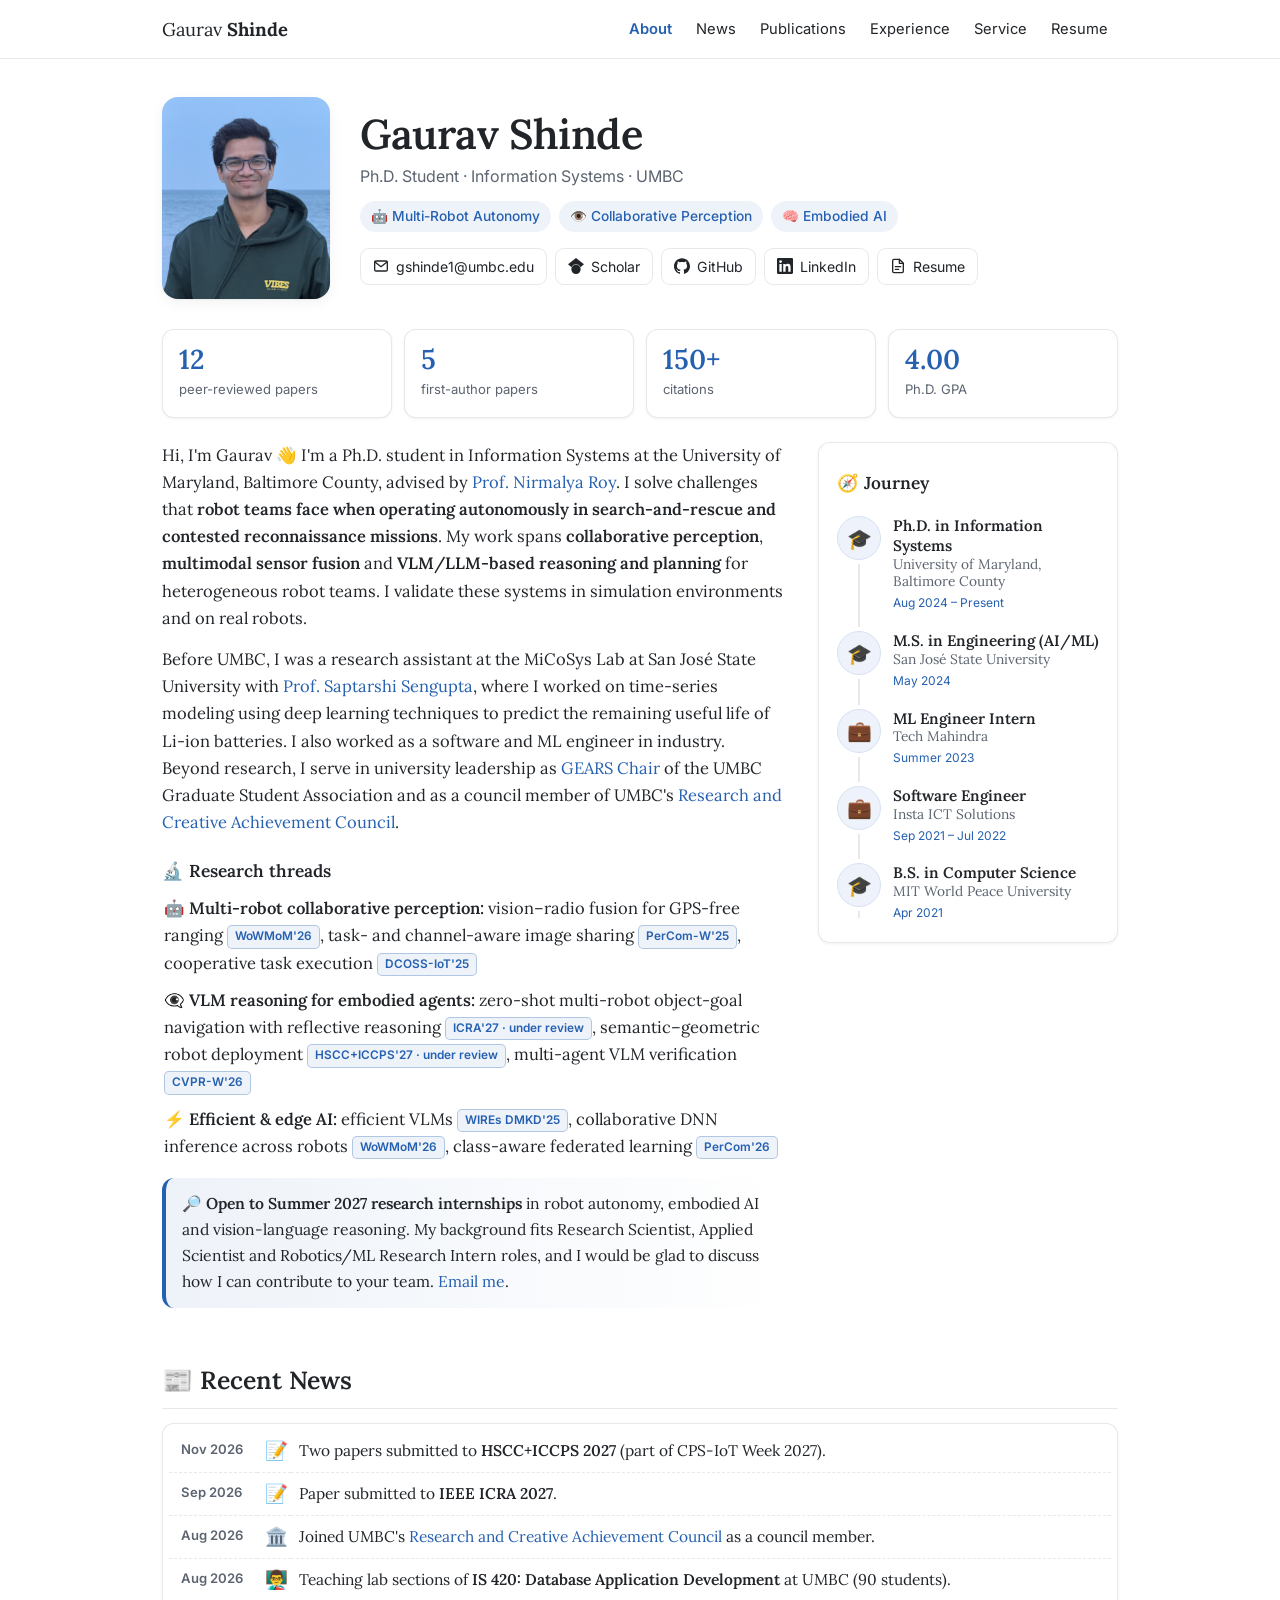
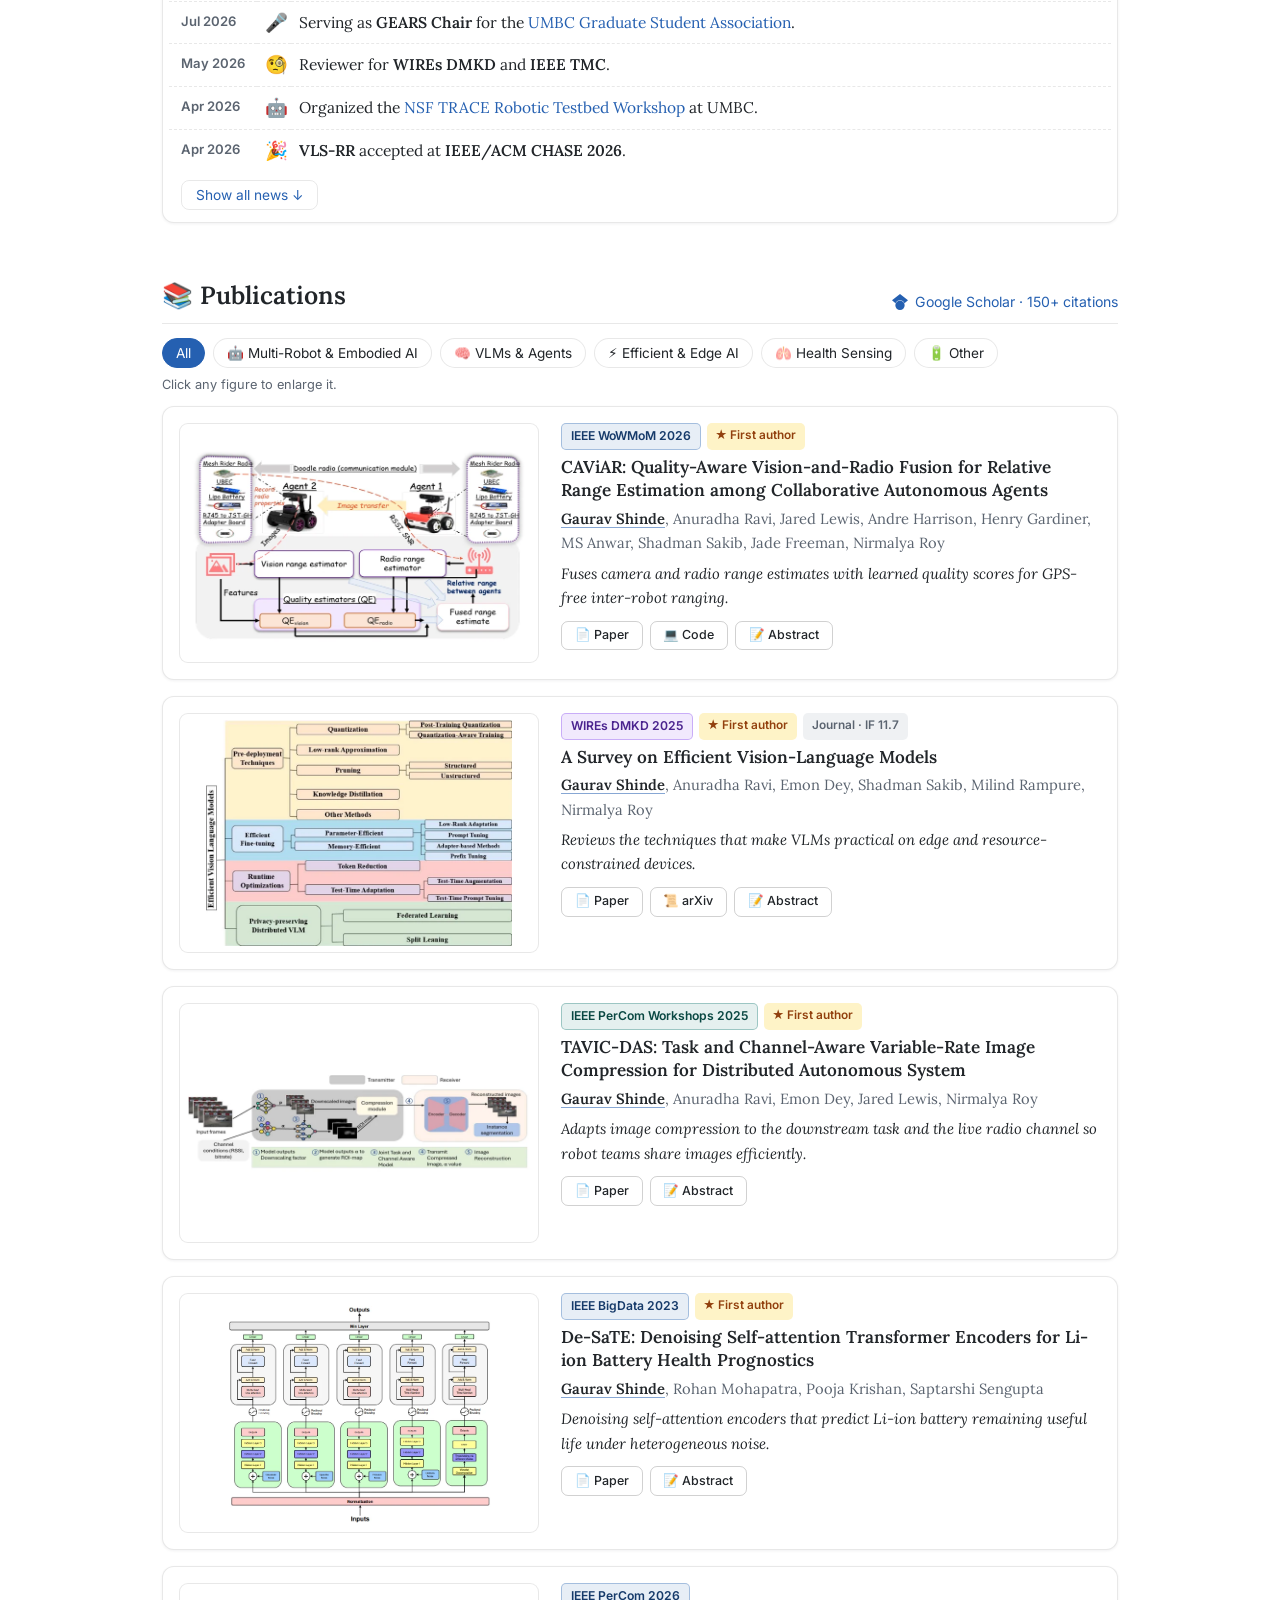
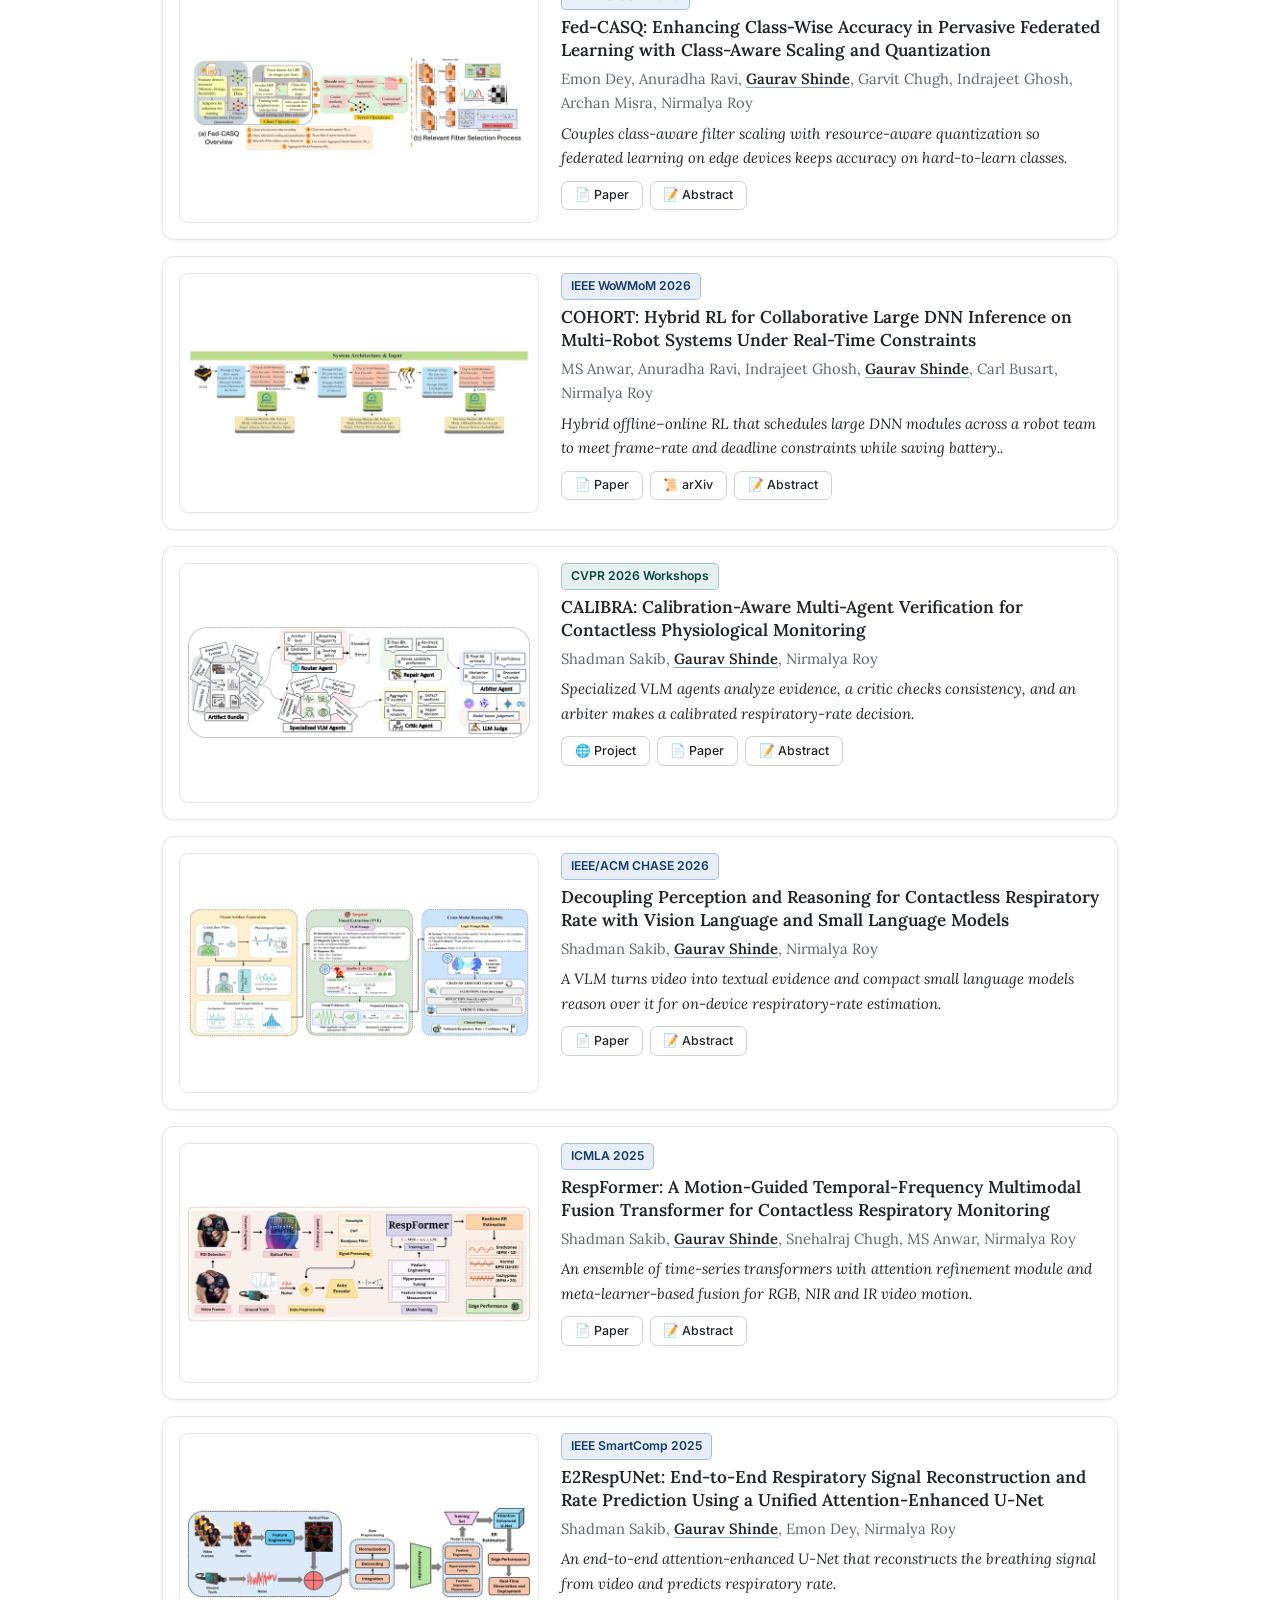
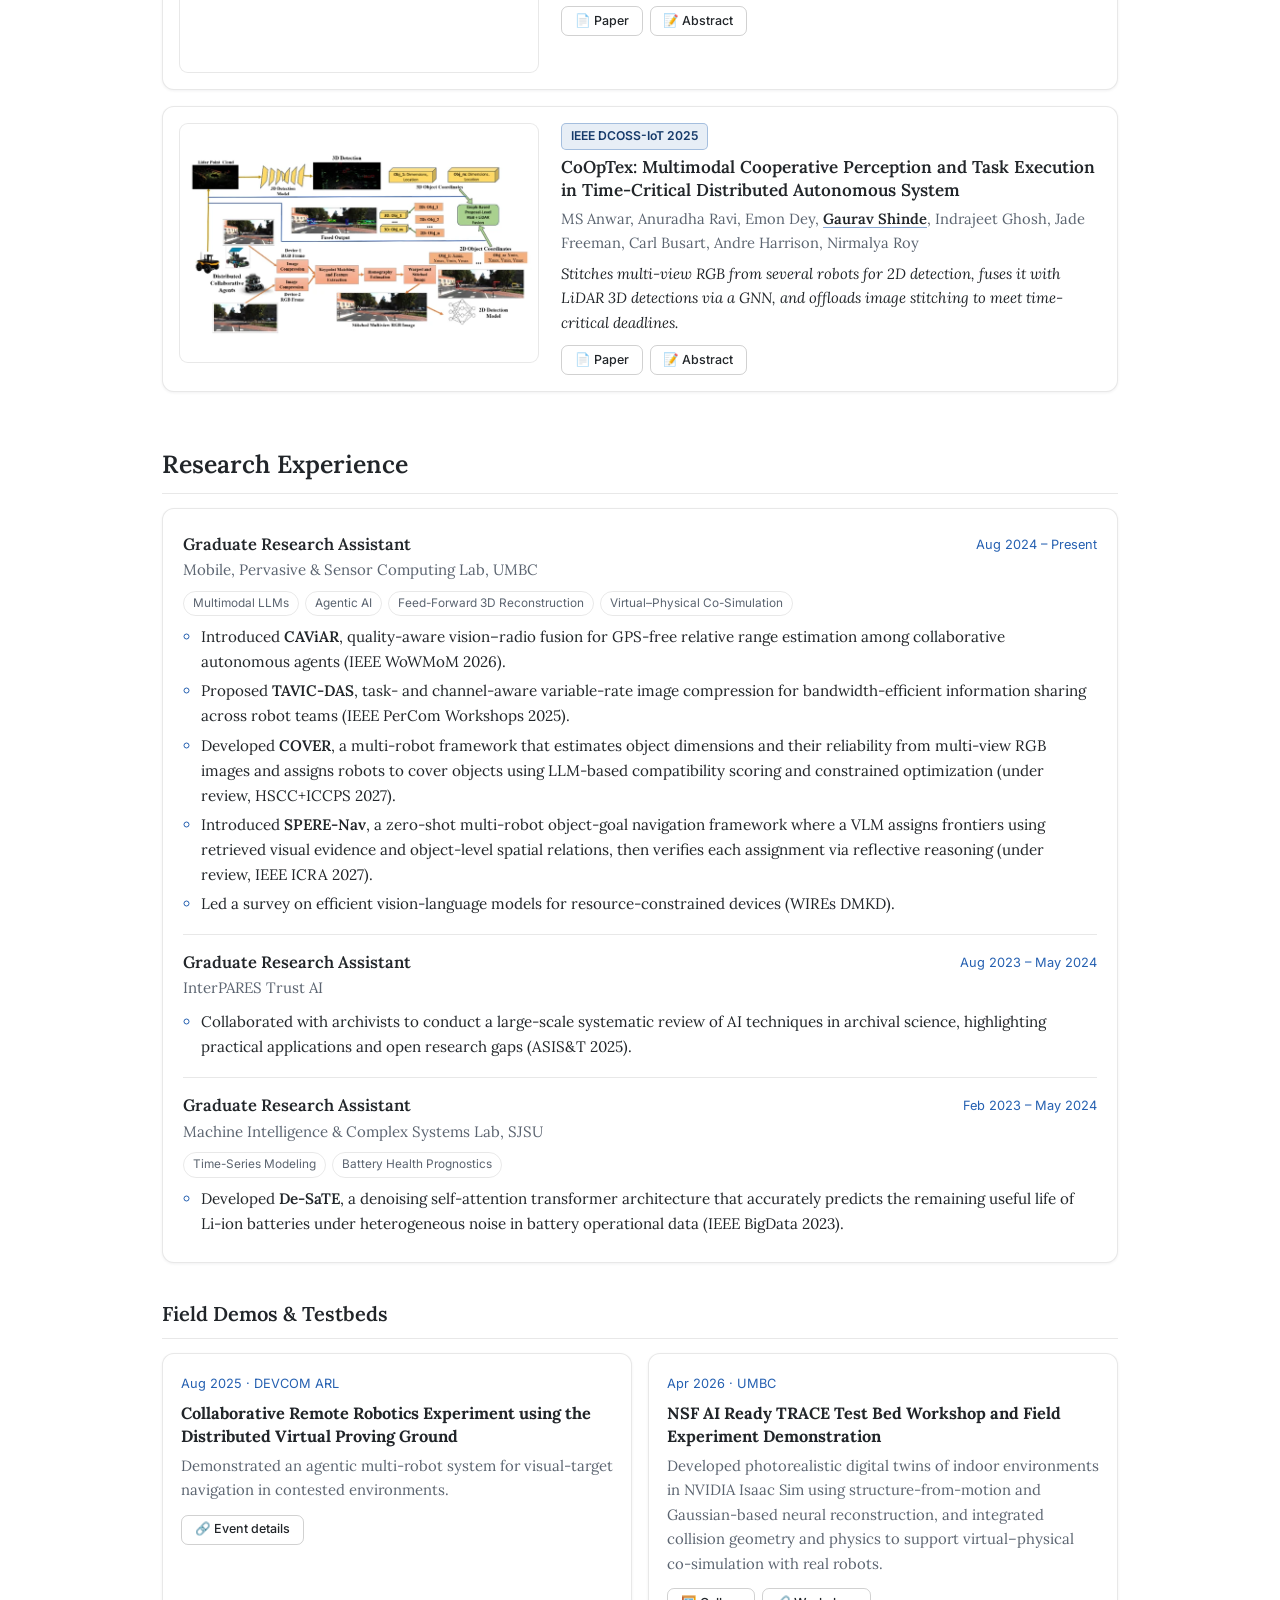
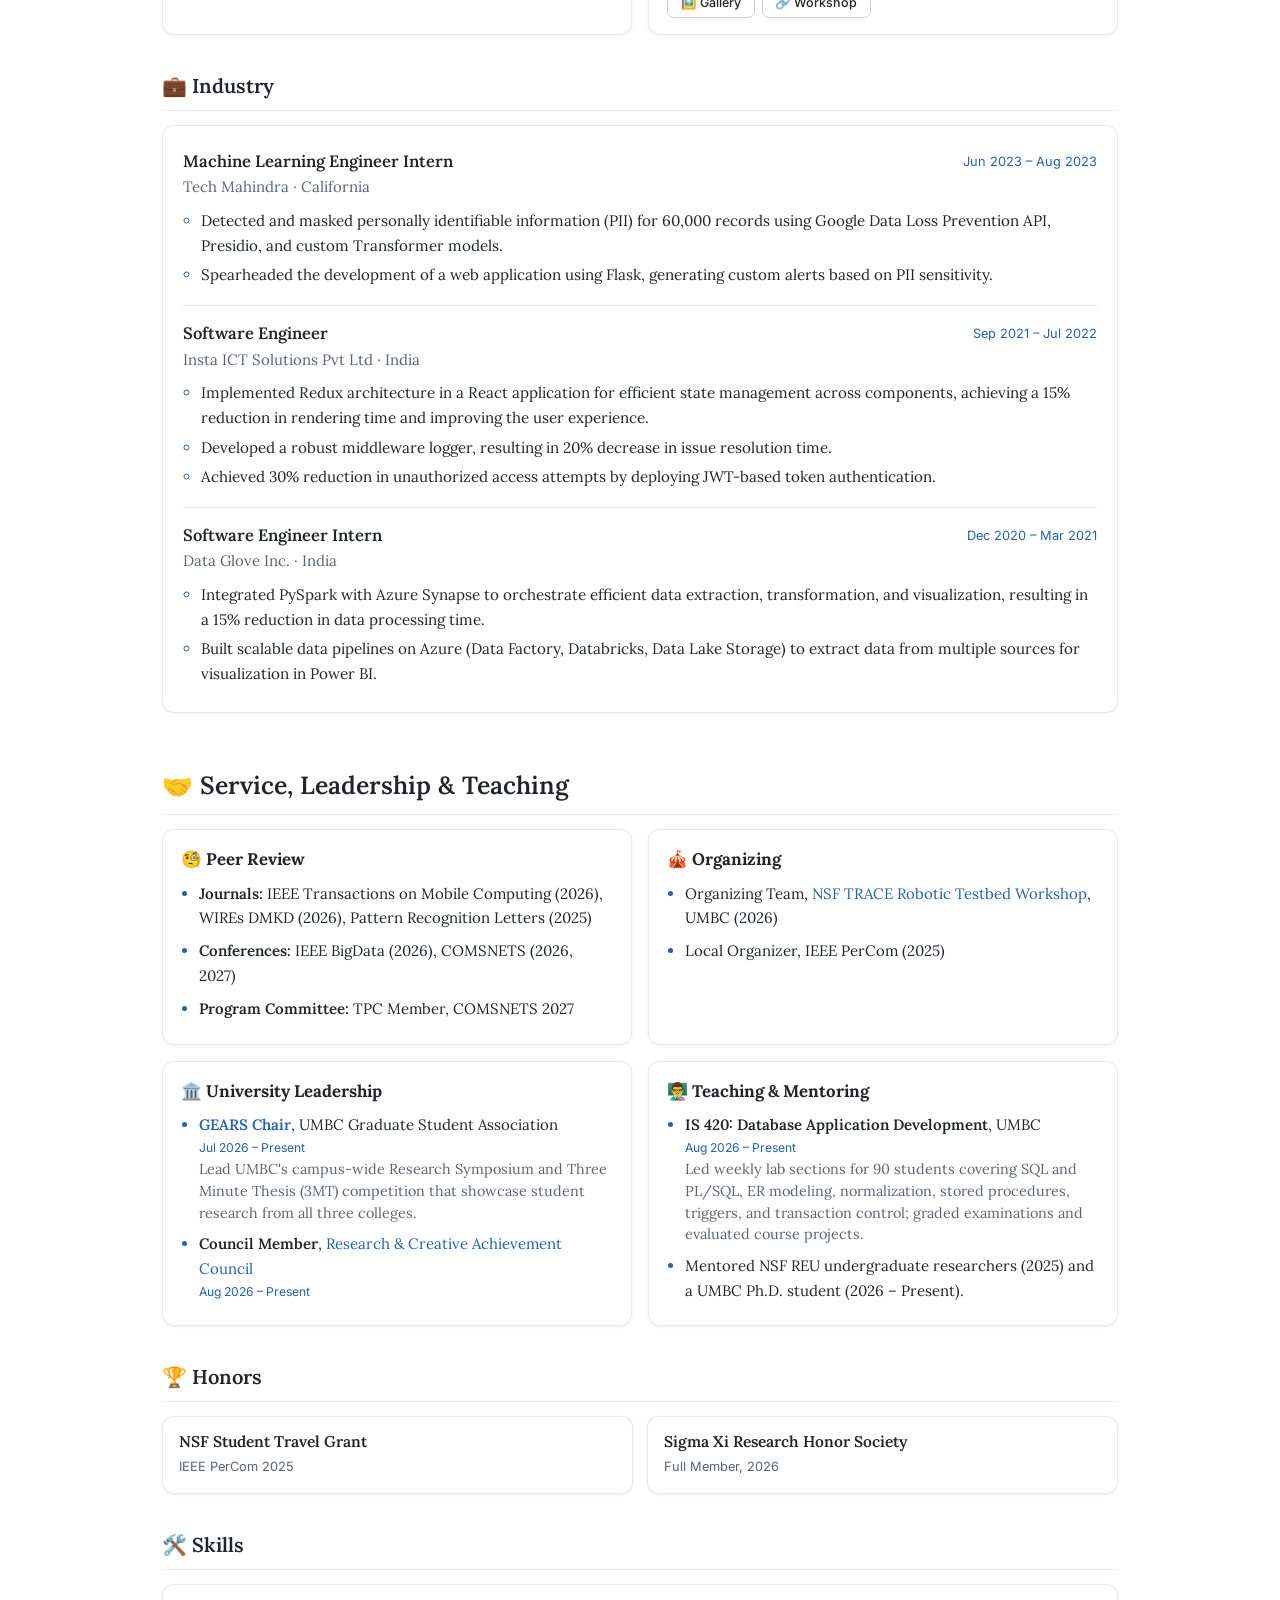
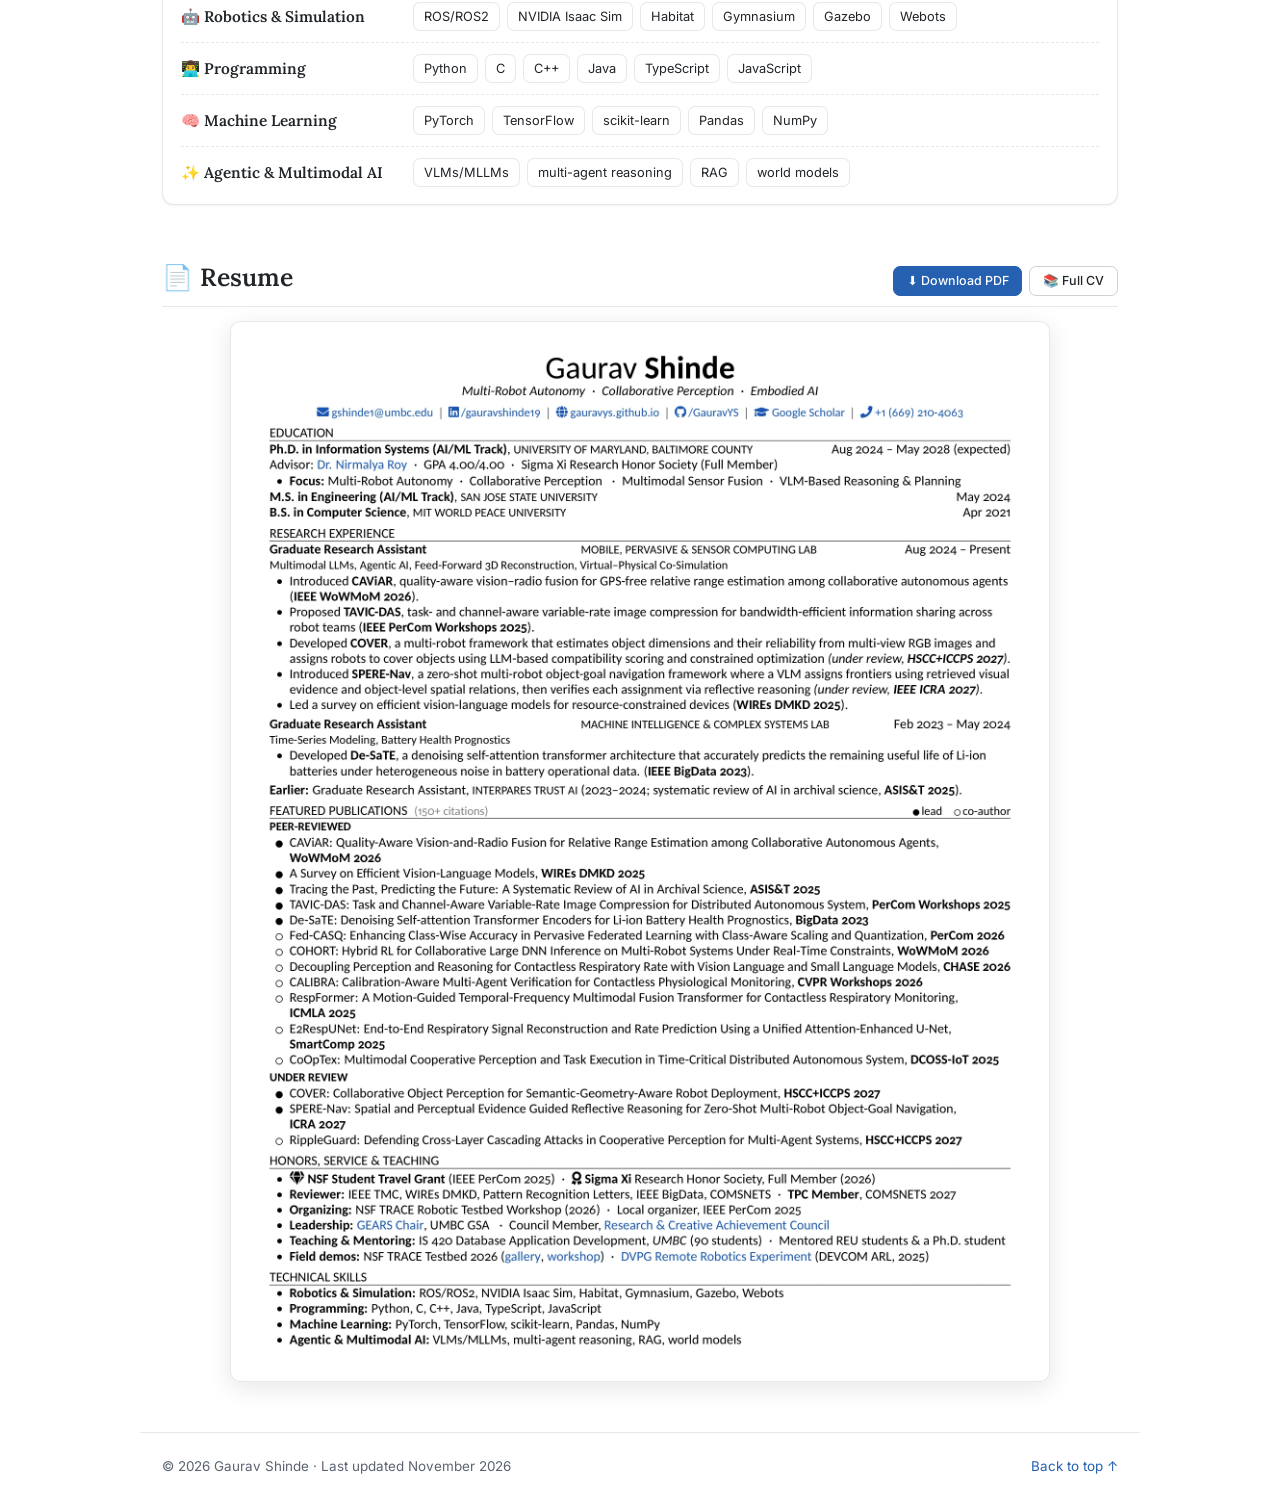
==== index.html @ 781bae3a "Update index.html" ====
<!DOCTYPE html>
<html lang="en">
<head>
<meta charset="utf-8">
<meta name="viewport" content="width=device-width, initial-scale=1">
<title>Gaurav Shinde</title>
<meta name="description" content="Gaurav Shinde — Ph.D. student at UMBC working on multi-robot autonomy, collaborative perception and embodied AI.">
<meta name="author" content="Gaurav Shinde">
<meta property="og:title" content="Gaurav Shinde">
<meta property="og:description" content="Multi-Robot Autonomy · Collaborative Perception · Embodied AI">
<meta property="og:image" content="assets/img/prof_pic.jpg">
<link rel="icon" href="data:image/svg+xml,<svg xmlns=%22http://www.w3.org/2000/svg%22 viewBox=%220 0 100 100%22><text y=%22.9em%22 font-size=%2290%22>🤖</text></svg>">
<link rel="preconnect" href="https://fonts.googleapis.com">
<link rel="preconnect" href="https://fonts.gstatic.com" crossorigin>
<link href="https://fonts.googleapis.com/css2?family=Inter:wght@400;500;600;700&family=Lora:ital,wght@0,400;0,500;0,600;0,700;1,400&display=swap" rel="stylesheet">
<link rel="stylesheet" href="assets/style.css">
</head>
<body>
<header class="nav" id="top">
  <div class="nav-in">
    <a class="brand" href="#about">Gaurav <b>Shinde</b></a>
    <nav id="navlinks">
      <a href="#about" class="active">About</a><a href="#news">News</a><a href="#publications">Publications</a><a href="#experience">Experience</a><a href="#service">Service</a><a href="#resume">Resume</a>
    </nav>
    <button class="icon-btn menu" id="menu" aria-label="Open menu"><svg viewBox="0 0 24 24" fill="none" stroke="currentColor" stroke-width="2" stroke-linecap="round"><path d="M3 6h18M3 12h18M3 18h18"/></svg></button>
  </div>
</header>

<main class="wrap">

<section id="about" class="hero">
  <div class="id-card">
    <img class="avatar" src="assets/img/prof_pic.jpg" alt="Photo of Gaurav Shinde" width="480" height="576">
    <div class="id-text">
      <h1>Gaurav Shinde</h1>
      <p class="role">Ph.D. Student · Information Systems · UMBC</p>
      <p class="tagline"><span>🤖 Multi-Robot Autonomy</span><span>👁️ Collaborative Perception</span><span>🧠 Embodied AI</span></p>
      <div class="socials">
        <a href="mailto:gshinde1@umbc.edu" aria-label="Email"><span class="ico" aria-hidden="true"><svg viewBox="0 0 24 24" fill="none" stroke="currentColor" stroke-width="2" stroke-linecap="round" stroke-linejoin="round"><rect x="2.5" y="4.5" width="19" height="15" rx="2"/><path d="m3 6 9 7 9-7"/></svg></span><span>gshinde1@umbc.edu</span></a>
        <a href="https://scholar.google.com/citations?user=0puSRWQAAAAJ&hl=en" target="_blank" rel="noopener" aria-label="Google Scholar"><span class="ico" aria-hidden="true"><svg viewBox="0 0 24 24" fill="currentColor"><path d="M5.242 13.769 0 9.5 12 0l12 9.5-5.242 4.269C17.548 11.249 14.978 9.5 12 9.5c-2.977 0-5.548 1.748-6.758 4.269zM12 10a7 7 0 1 0 0 14 7 7 0 0 0 0-14z"/></svg></span><span>Scholar</span></a>
        <a href="https://github.com/GauravYS" target="_blank" rel="noopener" aria-label="GitHub"><span class="ico" aria-hidden="true"><svg viewBox="0 0 24 24" fill="currentColor"><path d="M12 .297c-6.63 0-12 5.373-12 12 0 5.303 3.438 9.8 8.205 11.385.6.113.82-.258.82-.577 0-.285-.01-1.04-.015-2.04-3.338.724-4.042-1.61-4.042-1.61C4.422 18.07 3.633 17.7 3.633 17.7c-1.087-.744.084-.729.084-.729 1.205.084 1.838 1.236 1.838 1.236 1.07 1.835 2.809 1.305 3.495.998.108-.776.417-1.305.76-1.605-2.665-.3-5.466-1.332-5.466-5.93 0-1.31.465-2.38 1.235-3.22-.135-.303-.54-1.523.105-3.176 0 0 1.005-.322 3.3 1.23.96-.267 1.98-.399 3-.405 1.02.006 2.04.138 3 .405 2.28-1.552 3.285-1.23 3.285-1.23.645 1.653.24 2.873.12 3.176.765.84 1.23 1.91 1.23 3.22 0 4.61-2.805 5.625-5.475 5.92.42.36.81 1.096.81 2.22 0 1.606-.015 2.896-.015 3.286 0 .315.21.69.825.57C20.565 22.092 24 17.592 24 12.297c0-6.627-5.373-12-12-12"/></svg></span><span>GitHub</span></a>
        <a href="https://www.linkedin.com/in/gauravshinde19/" target="_blank" rel="noopener" aria-label="LinkedIn"><span class="ico" aria-hidden="true"><svg viewBox="0 0 24 24" fill="currentColor"><path d="M20.447 20.452h-3.554v-5.569c0-1.328-.027-3.037-1.852-3.037-1.853 0-2.136 1.445-2.136 2.939v5.667H9.351V9h3.414v1.561h.046c.477-.9 1.637-1.85 3.37-1.85 3.601 0 4.267 2.37 4.267 5.455v6.286zM5.337 7.433a2.064 2.064 0 1 1 0-4.128 2.064 2.064 0 0 1 0 4.128zm1.782 13.019H3.555V9h3.564v11.452zM22.225 0H1.771C.792 0 0 .774 0 1.729v20.542C0 23.227.792 24 1.771 24h20.451C23.2 24 24 23.227 24 22.271V1.729C24 .774 23.2 0 22.222 0h.003z"/></svg></span><span>LinkedIn</span></a>
        <a href="#resume" aria-label="Resume"><span class="ico" aria-hidden="true"><svg viewBox="0 0 24 24" fill="none" stroke="currentColor" stroke-width="2" stroke-linecap="round" stroke-linejoin="round"><path d="M14 2H6a2 2 0 0 0-2 2v16a2 2 0 0 0 2 2h12a2 2 0 0 0 2-2V8z"/><path d="M14 2v6h6M8 13h8M8 17h5"/></svg></span><span>Resume</span></a>
      </div>
    </div>
  </div>

  <div class="stats">
    <div><b>12</b><span>peer-reviewed papers</span></div>
    <div><b>5</b><span>first-author papers</span></div>
    <div><b>150+</b><span>citations</span></div>
    <div><b>4.00</b><span>Ph.D. GPA</span></div>
  </div>

  <div class="about-grid">
    <div class="bio">
      <p>Hi, I'm Gaurav 👋 I'm a Ph.D. student in Information Systems at the University of Maryland, Baltimore County, advised by <a href="https://mpsc.umbc.edu/nroy" target="_blank" rel="noopener">Prof. Nirmalya Roy</a>. I solve challenges that <b>robot teams face when operating autonomously in search-and-rescue and contested reconnaissance missions</b>. My work spans <b>collaborative perception</b>, <b>multimodal sensor fusion</b> and <b>VLM/LLM-based reasoning and planning</b> for heterogeneous robot teams. I validate these systems in simulation environments and on real robots.</p>
      <p>Before UMBC, I was a research assistant at the MiCoSys Lab at San José State University with <a href="https://scholar.google.com/citations?user=k2VqXlUAAAAJ&hl=en" target="_blank" rel="noopener">Prof. Saptarshi Sengupta</a>, where I worked on time-series modeling using deep learning techniques to predict the remaining useful life of Li-ion batteries. I also worked as a software and ML engineer in industry. Beyond research, I serve in university leadership as <a href="https://gears.umbc.edu/" target="_blank" rel="noopener">GEARS Chair</a> of the UMBC Graduate Student Association and as a council member of UMBC's <a href="https://research.umbc.edu/rca-council/" target="_blank" rel="noopener">Research and Creative Achievement Council</a>.</p>
      <h2 class="mini">🔬 Research threads</h2>
      <ul class="threads">
        <li><b>🤖 Multi-robot collaborative perception:</b> vision–radio fusion for GPS-free ranging <span class="tag">WoWMoM'26</span>, task- and channel-aware image sharing <span class="tag">PerCom-W'25</span>, cooperative task execution <span class="tag">DCOSS-IoT'25</span></li>
        <li><b>👁️‍🗨️ VLM reasoning for embodied agents:</b> zero-shot multi-robot object-goal navigation with reflective reasoning <span class="tag rv">ICRA'27 · under review</span>, semantic–geometric robot deployment <span class="tag rv">HSCC+ICCPS'27 · under review</span>, multi-agent VLM verification <span class="tag">CVPR-W'26</span></li>
        <li><b>⚡ Efficient & edge AI:</b> efficient VLMs <span class="tag">WIREs DMKD'25</span>, collaborative DNN inference across robots <span class="tag">WoWMoM'26</span>, class-aware federated learning <span class="tag">PerCom'26</span></li>
      </ul>
      <div class="callout">🔎 <b>Open to Summer 2027 research internships</b> in robot autonomy, embodied AI and vision-language reasoning. My background fits Research Scientist, Applied Scientist and Robotics/ML Research Intern roles, and I would be glad to discuss how I can contribute to your team. <a href="mailto:gshinde1@umbc.edu?subject=Summer%202027%20Research%20Internship">Email me</a>.</div>
    </div>
    <aside class="journey">
      <h2 class="mini">🧭 Journey</h2>
      <ul class="timeline">
<li><span class="logo">🎓</span>
  <div><div class="j-role">Ph.D. in Information Systems</div><div class="j-org">University of Maryland, Baltimore County</div><div class="j-date">Aug 2024 – Present</div></div></li>
<li><span class="logo">🎓</span>
  <div><div class="j-role">M.S. in Engineering (AI/ML)</div><div class="j-org">San José State University</div><div class="j-date">May 2024</div></div></li>
<li><span class="logo">💼</span>
  <div><div class="j-role">ML Engineer Intern</div><div class="j-org">Tech Mahindra</div><div class="j-date">Summer 2023</div></div></li>
<li><span class="logo">💼</span>
  <div><div class="j-role">Software Engineer</div><div class="j-org">Insta ICT Solutions</div><div class="j-date">Sep 2021 – Jul 2022</div></div></li>
<li><span class="logo">🎓</span>
  <div><div class="j-role">B.S. in Computer Science</div><div class="j-org">MIT World Peace University</div><div class="j-date">Apr 2021</div></div></li>
      </ul>
    </aside>
  </div>
</section>

<section id="news">
  <h2 class="sec">📰 Recent News</h2>
  <div class="card news">
    <table><tbody>
<tr><th scope="row">Nov 2026</th><td class="em">📝</td><td>Two papers submitted to <b>HSCC+ICCPS 2027</b> (part of CPS-IoT Week 2027).</td></tr>
<tr><th scope="row">Sep 2026</th><td class="em">📝</td><td>Paper submitted to <b>IEEE ICRA 2027</b>.</td></tr>
<tr><th scope="row">Aug 2026</th><td class="em">🏛️</td><td>Joined UMBC's <a href="https://research.umbc.edu/rca-council/" target="_blank" rel="noopener">Research and Creative Achievement Council</a> as a council member.</td></tr>
<tr><th scope="row">Aug 2026</th><td class="em">👨‍🏫</td><td>Teaching lab sections of <b>IS 420: Database Application Development</b> at UMBC (90 students).</td></tr>
<tr><th scope="row">Jul 2026</th><td class="em">🎤</td><td>Serving as <b>GEARS Chair</b> for the <a href="https://gsa.umbc.edu/committee-chairs/" target="_blank" rel="noopener">UMBC Graduate Student Association</a>.</td></tr>
<tr><th scope="row">May 2026</th><td class="em">🧐</td><td>Reviewer for <b>WIREs DMKD</b> and <b>IEEE TMC</b>.</td></tr>
<tr><th scope="row">Apr 2026</th><td class="em">🤖</td><td>Organized the <a href="https://cypress.umbc.edu/testbed/trace/trace_workshop_sp26/" target="_blank" rel="noopener">NSF TRACE Robotic Testbed Workshop</a> at UMBC.</td></tr>
<tr><th scope="row">Apr 2026</th><td class="em">🎉</td><td><b>VLS-RR</b> accepted at <b>IEEE/ACM CHASE 2026</b>.</td></tr>
<tr class="more"><th scope="row">Mar 2026</th><td class="em">🎉</td><td><b>CALIBRA</b> accepted at the <b>CVPR 2026 GRAIL-V Workshop</b>.</td></tr>
<tr class="more"><th scope="row">Mar 2026</th><td class="em">🎉</td><td><b>CAViAR</b> and <b>COHORT</b> accepted at <b>IEEE WoWMoM 2026</b>.</td></tr>
<tr class="more"><th scope="row">Jan 2026</th><td class="em">🏅</td><td>Inducted as a full member of the <b>Sigma Xi</b> Research Honor Society.</td></tr>
<tr class="more"><th scope="row">Dec 2025</th><td class="em">🎉</td><td><b>Fed-CASQ</b> accepted at <b>IEEE PerCom 2026</b>.</td></tr>
<tr class="more"><th scope="row">Sep 2025</th><td class="em">✅</td><td>Passed my Ph.D. comprehensive exam.</td></tr>
<tr class="more"><th scope="row">Sep 2025</th><td class="em">🎉</td><td><b>RespFormer</b> accepted at <b>ICMLA</b>.</td></tr>
<tr class="more"><th scope="row">Sep 2025</th><td class="em">🧐</td><td>Reviewer for <b>Pattern Recognition Letters</b>.</td></tr>
<tr class="more"><th scope="row">Aug 2025</th><td class="em">🧑‍⚖️</td><td>TPC member for <b>COMSNETS</b>.</td></tr>
<tr class="more"><th scope="row">Aug 2025</th><td class="em">🛰️</td><td>Demonstrated <a href="https://artiamas.umd.edu/2137-2/" target="_blank" rel="noopener">remote multi-robot experimentation</a> at Graces Quarters (DEVCOM ARL, ArtiAMAS).</td></tr>
<tr class="more"><th scope="row">Jun 2025</th><td class="em">📚</td><td><b>Efficient VLM Survey</b> accepted at <b>WIREs DMKD</b>.</td></tr>
<tr class="more"><th scope="row">Apr 2025</th><td class="em">🎉</td><td><b>E2RespUNet</b> accepted at <b>IEEE SmartComp</b> and <b>CoOpTex</b> at <b>IEEE DCOSS-IoT</b>.</td></tr>
<tr class="more"><th scope="row">Mar 2025</th><td class="em">✈️</td><td>Awarded an <b>NSF Student Travel Grant</b> for IEEE PerCom 2025.</td></tr>
<tr class="more"><th scope="row">Jan 2025</th><td class="em">🎉</td><td><b>TAVIC-DAS</b> accepted at the <b>IEEE PerCom 2025 Workshops</b>.</td></tr>
<tr class="more"><th scope="row">Aug 2024</th><td class="em">🎓</td><td>Joined <b>UMBC</b> as a Ph.D. student.</td></tr>
    </tbody></table>
    <button class="more-btn" id="news-more" aria-expanded="false">Show all news ↓</button>
  </div>
</section>

<section id="publications">
  <div class="sec-row">
    <h2 class="sec">📚 Publications</h2>
    <a class="scholar-link" href="https://scholar.google.com/citations?user=0puSRWQAAAAJ&hl=en" target="_blank" rel="noopener"><span class="ico" aria-hidden="true"><svg viewBox="0 0 24 24" fill="currentColor"><path d="M5.242 13.769 0 9.5 12 0l12 9.5-5.242 4.269C17.548 11.249 14.978 9.5 12 9.5c-2.977 0-5.548 1.748-6.758 4.269zM12 10a7 7 0 1 0 0 14 7 7 0 0 0 0-14z"/></svg></span> Google Scholar · 150+ citations</a>
  </div>
  <div class="filters" role="tablist">
    <button class="filter on" data-f="all">All</button><button class="filter" data-f="robots">🤖 Multi-Robot & Embodied AI</button><button class="filter" data-f="vlm">🧠 VLMs & Agents</button><button class="filter" data-f="efficient">⚡ Efficient & Edge AI</button><button class="filter" data-f="health">🫁 Health Sensing</button><button class="filter" data-f="other">🔋 Other</button>
  </div>
  <p class="hint">Click any figure to enlarge it.</p>
  <ol class="pubs">
<li class="pub" data-cats="robots">
  <button class="thumb" data-full="assets/img/papers/caviar.webp" data-caption="CAViAR: Quality-Aware Vision-and-Radio Fusion for Relative Range Estimation among Collaborative Autonomous Agents" aria-label="Enlarge figure"><img src="assets/img/papers/caviar_thumb.webp" alt="CAViAR architecture" width="600" height="348"><span class="zoom"><svg viewBox="0 0 24 24" fill="none" stroke="currentColor" stroke-width="2" stroke-linecap="round" stroke-linejoin="round"><path d="M15 3h6v6M9 21H3v-6M21 3l-7 7M3 21l7-7"/></svg></span></button>
  <div class="pub-body">
    <div class="pub-badges"><span class="venue-chip" style="--venue:#2560B1">IEEE WoWMoM 2026</span><span class="badge first">★ First author</span></div>
    <h3 class="pub-title">CAViAR: Quality-Aware Vision-and-Radio Fusion for Relative Range Estimation among Collaborative Autonomous Agents</h3>
    <p class="authors"><strong class="me">Gaurav Shinde</strong>, Anuradha Ravi, Jared Lewis, Andre Harrison, Henry Gardiner, MS Anwar, Shadman Sakib, Jade Freeman, Nirmalya Roy</p>
    <p class="tldr">Fuses camera and radio range estimates with learned quality scores for GPS-free inter-robot ranging.</p>
    <div class="links"><a class="btn" href="https://ieeexplore.ieee.org/abstract/document/11617631" target="_blank" rel="noopener">📄 Paper</a><a class="btn" href="https://github.com/GauravYS/CAViAR" target="_blank" rel="noopener">💻 Code</a><button class="btn" data-toggle="abs-caviar" aria-expanded="false">📝 Abstract</button></div>
    <div class="abstract" id="abs-caviar" hidden><p>In mission-critical scenarios, autonomous agents often operate in GPS-denied or GPS-degraded environments, making it challenging to localize agents relative to themselves and objects of interest (e.g., potential cover) or adversarial robots. While vision- and radiobased modalities have individually been used to estimate relative ranges between agents and surrounding objects, each modality suffers from inherent limitations. Vision-based range estimation degrades significantly under low image overlap, partial visibility, or when an agent is too close to an object, resulting in effective zoom-in and loss of geometric context. Conversely, radio-based ranging is susceptible to multipath interference, signal fading, and environmental variability, which can substantially reduce range accuracy and reliability. To address these challenges, we introduce CAViAR, a quality-aware multimodal fusion framework for accurate relative range estimation among collaborative autonomous agents. CAViAR assigns modality-specific reliability scores and performs statistical fusion to adaptively weigh vision and radio inputs based on their estimated quality. The framework employs modality-specific quality estimators augmented with temporal features and integrates MBConv blocks to enable efficient feature processing on resource-constrained robotic platforms. We validate CAViAR on ROSbot 2 and ROSbot 2 Pro platforms using an in-house dataset collected across diverse indoor and outdoor environments. Experimental results demonstrate that our approach outperforms single-modality baselines by approximately 21% over vision-only and 36% over radio-only range estimates. Moreover, CAViAR adapts robustly to variations in scene structure, viewpoint overlap, and occlusions without requiring fine-tuning on new environments, highlighting its practicality for real-world deployment.</p></div>
  </div>
</li><li class="pub" data-cats="vlm efficient">
  <button class="thumb" data-full="assets/img/papers/survey.webp" data-caption="A Survey on Efficient Vision-Language Models" aria-label="Enlarge figure"><img src="assets/img/papers/survey_thumb.webp" alt="A Survey on Efficient Vision-Language Models architecture" width="600" height="444"><span class="zoom"><svg viewBox="0 0 24 24" fill="none" stroke="currentColor" stroke-width="2" stroke-linecap="round" stroke-linejoin="round"><path d="M15 3h6v6M9 21H3v-6M21 3l-7 7M3 21l7-7"/></svg></span></button>
  <div class="pub-body">
    <div class="pub-badges"><span class="venue-chip" style="--venue:#7C3AED">WIREs DMKD 2025</span><span class="badge first">★ First author</span><span class="badge">Journal · IF 11.7</span></div>
    <h3 class="pub-title">A Survey on Efficient Vision-Language Models</h3>
    <p class="authors"><strong class="me">Gaurav Shinde</strong>, Anuradha Ravi, Emon Dey, Shadman Sakib, Milind Rampure, Nirmalya Roy</p>
    <p class="tldr">Reviews the techniques that make VLMs practical on edge and resource-constrained devices.</p>
    <div class="links"><a class="btn" href="https://wires.onlinelibrary.wiley.com/doi/10.1002/widm.70036" target="_blank" rel="noopener">📄 Paper</a><a class="btn" href="https://arxiv.org/abs/2504.09724" target="_blank" rel="noopener">📜 arXiv</a><button class="btn" data-toggle="abs-survey" aria-expanded="false">📝 Abstract</button></div>
    <div class="abstract" id="abs-survey" hidden><p>Vision-language models (VLMs) integrate visual and textual information, enabling a wide range of applications such as image captioning and visual question answering, making them crucial for modern AI systems. However, their high computational demands pose challenges for real-time applications. This has led to a growing focus on developing efficient vision-language models. In this survey, we review key techniques for optimizing VLMs on edge and resource-constrained devices. We also explore compact VLM architectures, frameworks, and provide detailed insights into the performance–memory trade-offs of efficient VLMs. Furthermore, we establish a GitHub repository at MPSC-GitHub to compile all surveyed papers, which we will actively update. Our objective is to foster deeper research in this area.</p></div>
  </div>
</li><li class="pub" data-cats="robots efficient">
  <button class="thumb" data-full="assets/img/papers/tavic.webp" data-caption="TAVIC-DAS: Task and Channel-Aware Variable-Rate Image Compression for Distributed Autonomous System" aria-label="Enlarge figure"><img src="assets/img/papers/tavic_thumb.webp" alt="TAVIC-DAS architecture" width="600" height="171"><span class="zoom"><svg viewBox="0 0 24 24" fill="none" stroke="currentColor" stroke-width="2" stroke-linecap="round" stroke-linejoin="round"><path d="M15 3h6v6M9 21H3v-6M21 3l-7 7M3 21l7-7"/></svg></span></button>
  <div class="pub-body">
    <div class="pub-badges"><span class="venue-chip" style="--venue:#0F766E">IEEE PerCom Workshops 2025</span><span class="badge first">★ First author</span></div>
    <h3 class="pub-title">TAVIC-DAS: Task and Channel-Aware Variable-Rate Image Compression for Distributed Autonomous System</h3>
    <p class="authors"><strong class="me">Gaurav Shinde</strong>, Anuradha Ravi, Emon Dey, Jared Lewis, Nirmalya Roy</p>
    <p class="tldr">Adapts image compression to the downstream task and the live radio channel so robot teams share images efficiently.</p>
    <div class="links"><a class="btn" href="https://ieeexplore.ieee.org/abstract/document/11038574" target="_blank" rel="noopener">📄 Paper</a><button class="btn" data-toggle="abs-tavic" aria-expanded="false">📝 Abstract</button></div>
    <div class="abstract" id="abs-tavic" hidden><p>In network-constrained environments, distributed multi-agent systems—such as UGVs and UAVs—must communicate effectively to support computationally demanding scene perception tasks like semantic and instance segmentation. These tasks are challenging because they require high accuracy even when using low-quality images, and the network limitations restrict the amount of data that can be transmitted between agents. To overcome the above challenges, we propose TAVIC-DAS to perform a task and channel-aware variable-rate image compression to enable distributed task execution and minimize communication latency by transmitting compressed images. TAVIC-DAS proposes a novel image compression and decompression framework (distributed across agents) that integrates channel parameters such as RSSI and data rate into a task-specific "semantic segmentation" DNN to generate masks representing the object of interest in the scene (ROI maps) by determining a high pixel density needed to represent objects of interest and low density to represents surrounding pixels within an image. Additionally, to accommodate agents with limited computational resources, TAVIC-DAS incorporates resource-aware model quantization. We evaluated TAVIC-DAS on platforms such as ROSMaster X3 and Jetson Xavier, which communicated using a low-frequency proprietary Doodle radio operating at 915 MHz. The experimental results show that TAVIC-DAS achieves approximately 7.62% higher PSNR and is about 6.39% more resource efficient compared to state-of-the-art techniques.</p></div>
  </div>
</li><li class="pub" data-cats="other">
  <button class="thumb" data-full="assets/img/papers/desate.webp" data-caption="De-SaTE: Denoising Self-attention Transformer Encoders for Li-ion Battery Health Prognostics" aria-label="Enlarge figure"><img src="assets/img/papers/desate_thumb.webp" alt="De-SaTE architecture" width="600" height="500"><span class="zoom"><svg viewBox="0 0 24 24" fill="none" stroke="currentColor" stroke-width="2" stroke-linecap="round" stroke-linejoin="round"><path d="M15 3h6v6M9 21H3v-6M21 3l-7 7M3 21l7-7"/></svg></span></button>
  <div class="pub-body">
    <div class="pub-badges"><span class="venue-chip" style="--venue:#2560B1">IEEE BigData 2023</span><span class="badge first">★ First author</span></div>
    <h3 class="pub-title">De-SaTE: Denoising Self-attention Transformer Encoders for Li-ion Battery Health Prognostics</h3>
    <p class="authors"><strong class="me">Gaurav Shinde</strong>, Rohan Mohapatra, Pooja Krishan, Saptarshi Sengupta</p>
    <p class="tldr">Denoising self-attention encoders that predict Li-ion battery remaining useful life under heterogeneous noise.</p>
    <div class="links"><a class="btn" href="https://ieeexplore.ieee.org/abstract/document/10386134" target="_blank" rel="noopener">📄 Paper</a><button class="btn" data-toggle="abs-desate" aria-expanded="false">📝 Abstract</button></div>
    <div class="abstract" id="abs-desate" hidden><p>The usage of Lithium-ion (Li-ion) batteries has gained widespread popularity across various industries, from powering portable electronic devices to propelling electric vehicles and supporting energy storage systems. A central challenge in Li-ion battery reliability lies in accurately predicting their Remaining Useful Life (RUL), which is a critical measure for proactive maintenance and predictive analytics. This study presents a novel approach that harnesses the power of multiple denoising modules, each trained to address specific types of noise commonly encountered in battery data. Specifically, a denoising auto-encoder and a wavelet denoiser are used to generate encoded/decomposed representations, which are subsequently processed through dedicated self-attention transformer encoders. After extensive experimentation on NASA and CALCE data, a broad spectrum of health indicator values are estimated under a set of diverse noise patterns. The reported error metrics on these data are on par with or better than the state-of-the-art reported in recent literature.</p></div>
  </div>
</li><li class="pub" data-cats="efficient">
  <button class="thumb" data-full="assets/img/papers/fedcasq.webp" data-caption="Fed-CASQ: Enhancing Class-Wise Accuracy in Pervasive Federated Learning with Class-Aware Scaling and Quantization" aria-label="Enlarge figure"><img src="assets/img/papers/fedcasq_thumb.webp" alt="Fed-CASQ architecture" width="600" height="166"><span class="zoom"><svg viewBox="0 0 24 24" fill="none" stroke="currentColor" stroke-width="2" stroke-linecap="round" stroke-linejoin="round"><path d="M15 3h6v6M9 21H3v-6M21 3l-7 7M3 21l7-7"/></svg></span></button>
  <div class="pub-body">
    <div class="pub-badges"><span class="venue-chip" style="--venue:#2560B1">IEEE PerCom 2026</span></div>
    <h3 class="pub-title">Fed-CASQ: Enhancing Class-Wise Accuracy in Pervasive Federated Learning with Class-Aware Scaling and Quantization</h3>
    <p class="authors">Emon Dey, Anuradha Ravi, <strong class="me">Gaurav Shinde</strong>, Garvit Chugh, Indrajeet Ghosh, Archan Misra, Nirmalya Roy</p>
    <p class="tldr">Couples class-aware filter scaling with resource-aware quantization so federated learning on edge devices keeps accuracy on hard-to-learn classes.</p>
    <div class="links"><a class="btn" href="https://ieeexplore.ieee.org/abstract/document/11524552" target="_blank" rel="noopener">📄 Paper</a><button class="btn" data-toggle="abs-fedcasq" aria-expanded="false">📝 Abstract</button></div>
    <div class="abstract" id="abs-fedcasq" hidden><p>Federated Learning (FL) enables collaborative machine learning across decentralized devices and data sources, but resource constraints on pervasive devices necessitate efficient model compression. Existing approaches, such as quantization for on-device training, often degrade accuracy, especially for classes that are difficult to learn due to imbalance, poor-quality samples, or inherent complexity. This results in persistent accuracy gaps across classes. We propose Fed-CASQ's a novel framework that couples class-aware strategies into the quantization process to jointly improve efficiency and accuracy in pervasive FL. Unlike prior works that address quantization and imbalance separately, Fed-CASQ adaptively selects quantization levels based on device resources and leverages Layer-wise Relevance Propagation (LRP) to assess class-relevant convolutional neural network (CNN) filters on the client side. An adaptive weight scaling mechanism is then applied to amplify critical information for low-accuracy classes before aggregation. At the server, a complementary novel aggregation strategy mitigates global imbalance across clients, ensuring that underperforming classes receive proportional attention during model updates. We theoretically establish that Fed-CASQ achieves a convergence rate of O(κ∗σ^∗δ^T√) under non-convex settings. We empirically establish that quantization directly influences the performance of under sampled (minority) classes. Experimental results further show that Fed-CASQ substantially narrows the performance gap for low-accuracy classes, improving their accuracy by ≈30%, while reducing training latency by over 56% on resource-constrained pervasive devices.</p></div>
  </div>
</li><li class="pub" data-cats="robots efficient">
  <button class="thumb" data-full="assets/img/papers/cohort.webp" data-caption="COHORT: Hybrid RL for Collaborative Large DNN Inference on Multi-Robot Systems Under Real-Time Constraints" aria-label="Enlarge figure"><img src="assets/img/papers/cohort_thumb.webp" alt="COHORT architecture" width="600" height="157"><span class="zoom"><svg viewBox="0 0 24 24" fill="none" stroke="currentColor" stroke-width="2" stroke-linecap="round" stroke-linejoin="round"><path d="M15 3h6v6M9 21H3v-6M21 3l-7 7M3 21l7-7"/></svg></span></button>
  <div class="pub-body">
    <div class="pub-badges"><span class="venue-chip" style="--venue:#2560B1">IEEE WoWMoM 2026</span></div>
    <h3 class="pub-title">COHORT: Hybrid RL for Collaborative Large DNN Inference on Multi-Robot Systems Under Real-Time Constraints</h3>
    <p class="authors">MS Anwar, Anuradha Ravi, Indrajeet Ghosh, <strong class="me">Gaurav Shinde</strong>, Carl Busart, Nirmalya Roy</p>
    <p class="tldr">Hybrid offline–online RL that schedules large DNN modules across a robot team to meet frame-rate and deadline constraints while saving battery..</p>
    <div class="links"><a class="btn" href="https://ieeexplore.ieee.org/document/11617559" target="_blank" rel="noopener">📄 Paper</a><a class="btn" href="https://arxiv.org/abs/2603.10436" target="_blank" rel="noopener">📜 arXiv</a><button class="btn" data-toggle="abs-cohort" aria-expanded="false">📝 Abstract</button></div>
    <div class="abstract" id="abs-cohort" hidden><p>Large deep neural networks (DNNs), especially transformer-based and multimodal architectures, are computationally demanding and challenging to deploy on resource-constrained edge platforms like field robots. These challenges intensify in mission-critical scenarios (e.g., disaster response), where robots must collaborate under tight constraints on bandwidth, latency, and battery life, often without infrastructure or server support. To address these limitations, we present COHORT, a collaborative DNN inference and task-execution framework for multi-robot systems built on the Robotic Operating System (ROS). COHORT employs a hybrid offline-online reinforcement learning (RL) strategy to dynamically schedule and distribute DNN module execution across robots. Our key contributions are threefold: (a) Offline RL policy learning combined with Advantage-Weighted Regression (AWR), trained on auction-based task allocation data from heterogeneous DNN workloads across distributed robots, (b) Online policy adaptation via Multi-Agent PPO (MAPPO), initialized from the offline policy and fine-tuned in real time, and (c) comprehensive evaluation of COHORT on vision-language model (VLM) inference tasks such as CLIP and SAM, analyzing scalability with increasing robot/workload and robustness under. We benchmark COHORT against genetic algorithms and multiple RL baselines. Experimental results demonstrate that COHORT reduces battery consumption by 15.4%, and increases GPU utilization by 51.67%, while satisfying frame-rate and deadline constraints 2.55× of the time.</p></div>
  </div>
</li><li class="pub" data-cats="vlm health">
  <button class="thumb" data-full="assets/img/papers/calibra.webp" data-caption="CALIBRA: Calibration-Aware Multi-Agent Verification for Contactless Physiological Monitoring" aria-label="Enlarge figure"><img src="assets/img/papers/calibra_thumb.webp" alt="CALIBRA architecture" width="600" height="199"><span class="zoom"><svg viewBox="0 0 24 24" fill="none" stroke="currentColor" stroke-width="2" stroke-linecap="round" stroke-linejoin="round"><path d="M15 3h6v6M9 21H3v-6M21 3l-7 7M3 21l7-7"/></svg></span></button>
  <div class="pub-body">
    <div class="pub-badges"><span class="venue-chip" style="--venue:#0F766E">CVPR 2026 Workshops</span></div>
    <h3 class="pub-title">CALIBRA: Calibration-Aware Multi-Agent Verification for Contactless Physiological Monitoring</h3>
    <p class="authors">Shadman Sakib, <strong class="me">Gaurav Shinde</strong>, Nirmalya Roy</p>
    <p class="tldr">Specialized VLM agents analyze evidence, a critic checks consistency, and an arbiter makes a calibrated respiratory-rate decision.</p>
    <div class="links"><a class="btn" href="https://sakibshadman.github.io/CALIBRA-project-page/" target="_blank" rel="noopener">🌐 Project</a><a class="btn" href="https://openaccess.thecvf.com/content/CVPR2026W/GRAIL-V/papers/Sakib_CALIBRA_Calibration-Aware_Multi-Agent_Verification_for_Contactless_Physiological_Monitoring_CVPRW_2026_paper.pdf" target="_blank" rel="noopener">📄 Paper</a><button class="btn" data-toggle="abs-calibra" aria-expanded="false">📝 Abstract</button></div>
    <div class="abstract" id="abs-calibra" hidden><p>Contactless physiological monitoring offers a promising
path toward low-burden health sensing, but reliable inference from short video segments remains difficult when visual evidence is weak, corrupted by motion, or spectrally
ambiguous. We present CALIBRA, a calibration-aware
multi-agent framework for contactless respiratory rate (RR)
estimation that treats prediction as an evidence-grounded
verification problem rather than a one-shot prompting task.
The framework operates on a structured artifact bundle
with lightweight signal-derived candidate rates, and performs routing, specialized vision-language evidence analysis, critic-based consistency checking, targeted repair, and
calibrated arbitration with optional abstention. On our inhouse benchmark, it consistently outperforms promptingonly baselines across multiple backbones. With Gemini-2.5-
Flash, it reduces mean absolute error (MAE) from 5.21 to
3.42, corresponding to a 34.4% reduction over zero-shot
prompting and a 16.8% reduction over chain-of-thought
prompting. With GPT-4o, it reduces MAE from 5.48 to 3.78,
a 31.0% reduction over zero-shot prompting. It also improves grounding and consistency in judge-based evaluation, indicating better evidence alignment beyond numerical accuracy alone. Under resource constraints, a routed
configuration maintains 93% coverage at 4.1 s average latency and 1.6 GB peak memory. These results show that
robust contactless physiological inference depends not only
on stronger multimodal backbones, but also on explicit verification of whether predictions are supported by the available evidence.</p></div>
  </div>
</li><li class="pub" data-cats="vlm health">
  <button class="thumb" data-full="assets/img/papers/vlsrr.webp" data-caption="Decoupling Perception and Reasoning for Contactless Respiratory Rate with Vision Language and Small Language Models" aria-label="Enlarge figure"><img src="assets/img/papers/vlsrr_thumb.webp" alt="Decoupling Perception and Reasoning for Contactless Respiratory Rate with Vision Language and Small Language Models architecture" width="600" height="231"><span class="zoom"><svg viewBox="0 0 24 24" fill="none" stroke="currentColor" stroke-width="2" stroke-linecap="round" stroke-linejoin="round"><path d="M15 3h6v6M9 21H3v-6M21 3l-7 7M3 21l7-7"/></svg></span></button>
  <div class="pub-body">
    <div class="pub-badges"><span class="venue-chip" style="--venue:#2560B1">IEEE/ACM CHASE 2026</span></div>
    <h3 class="pub-title">Decoupling Perception and Reasoning for Contactless Respiratory Rate with Vision Language and Small Language Models</h3>
    <p class="authors">Shadman Sakib, <strong class="me">Gaurav Shinde</strong>, Nirmalya Roy</p>
    <p class="tldr">A VLM turns video into textual evidence and compact small language models reason over it for on-device respiratory-rate estimation.</p>
    <div class="links"><a class="btn" href="https://ieeexplore.ieee.org/document/11668087" target="_blank" rel="noopener">📄 Paper</a><button class="btn" data-toggle="abs-vlsrr" aria-expanded="false">📝 Abstract</button></div>
    <div class="abstract" id="abs-vlsrr" hidden><p>Contactless respiratory-rate (RR) monitoring from video is promising but remains sensitive to motion artifacts, viewpoint changes, and lighting variation. We propose Visual–Language–SLM Respiratory Rate (VLS-RR) auditor, a three-stage framework that decouples visual perception from downstream reasoning for robust and deployable RR estimation. VLS-RR first extracts fused respiratory motion signals and diagnostic visual summaries from video segments. A vision–language model then generates textual evidence describing rhythm, breath count, and artifacts, while small language models perform structured chain-of-thought auditing over this evidence and signal-derived RR candidates to produce reliability-aware estimates. We evaluate VLS-RR on an in-house belt-synchronized video dataset comprising 50 videos (UMBC IRB #1863) with diverse breathing patterns, viewpoints, and lighting conditions. Compared with signal-only baselines, VLS-RR reduces segment-level MAE by ≈ 30% and improves R2 from 0.84 to 0.92, while achieving an additional ≈ 25% MAE reduction over numeric-only SLM baselines. On an embedded edge device, compact SLM auditors run with 0.82–1.71 s latency per 6 s window, supporting accurate and resource-efficient RR estimation from video.</p></div>
  </div>
</li><li class="pub" data-cats="health">
  <button class="thumb" data-full="assets/img/papers/respformer.webp" data-caption="RespFormer: A Motion-Guided Temporal-Frequency Multimodal Fusion Transformer for Contactless Respiratory Monitoring" aria-label="Enlarge figure"><img src="assets/img/papers/respformer_thumb.webp" alt="RespFormer architecture" width="600" height="215"><span class="zoom"><svg viewBox="0 0 24 24" fill="none" stroke="currentColor" stroke-width="2" stroke-linecap="round" stroke-linejoin="round"><path d="M15 3h6v6M9 21H3v-6M21 3l-7 7M3 21l7-7"/></svg></span></button>
  <div class="pub-body">
    <div class="pub-badges"><span class="venue-chip" style="--venue:#2560B1">ICMLA 2025</span></div>
    <h3 class="pub-title">RespFormer: A Motion-Guided Temporal-Frequency Multimodal Fusion Transformer for Contactless Respiratory Monitoring</h3>
    <p class="authors">Shadman Sakib, <strong class="me">Gaurav Shinde</strong>, Snehalraj Chugh, MS Anwar, Nirmalya Roy</p>
    <p class="tldr">An ensemble of time-series transformers with attention refinement module and meta-learner-based fusion for RGB, NIR and IR video motion.</p>
    <div class="links"><a class="btn" href="https://doi.org/10.1109/ICMLA66185.2025.00091" target="_blank" rel="noopener">📄 Paper</a><button class="btn" data-toggle="abs-respformer" aria-expanded="false">📝 Abstract</button></div>
    <div class="abstract" id="abs-respformer" hidden><p>Monitoring respiratory rate (RR) is essential for early identification of respiratory and metabolic abnormalities. However, the limitations of contact-based sensors and the lack of reliability in many contactless methods make continuous and accurate monitoring difficult in non-clinical settings. To address these challenges, we introduce RespFormer, an edge-optimized, motion-guided temporal-frequency multimodal fusion transformer framework for real-time, contactless RR estimation and breathing pattern classification. RespFormer integrates dense optical flow analysis with temporal, statistical, and frequency-domain features derived from video sequences and enhances them through a multi-stage signal processing pipeline. These features are modeled using an ensemble of three time series transformer architectures (ETSformer, Temporal Fusion Transformer, and Informer) to capture distinct aspects of temporal dynamics. A shared attention-based refinement module enhances the feature representations, and final predictions are fused using a stacking-based meta-learner. We validate RespFormer on a multimodal dataset comprising synchronized RGB, NIR, and IR video data, including a custom in-house dataset captured under various conditions. Experimental results demonstrate that RespFormer achieves a mean absolute error (MAE) ≈ 0.98 bpm, improving prediction accuracy by ≈ 11% and reducing memory usage by ≈ 26%, while maintaining real-time inference (≈ 1.22 seconds) on resource-constrained devices. Furthermore, RespFormer accurately classifies breathing patterns (normal, bradypnea, tachypnea, and apnea) with 95% accuracy, underscoring it’s potential for practical application in telemedicine, clinical screening, and low-resource healthcare settings.</p></div>
  </div>
</li><li class="pub" data-cats="health">
  <button class="thumb" data-full="assets/img/papers/e2resp.webp" data-caption="E2RespUNet: End-to-End Respiratory Signal Reconstruction and Rate Prediction Using a Unified Attention-Enhanced U-Net" aria-label="Enlarge figure"><img src="assets/img/papers/e2resp_thumb.webp" alt="E2RespUNet architecture" width="600" height="161"><span class="zoom"><svg viewBox="0 0 24 24" fill="none" stroke="currentColor" stroke-width="2" stroke-linecap="round" stroke-linejoin="round"><path d="M15 3h6v6M9 21H3v-6M21 3l-7 7M3 21l7-7"/></svg></span></button>
  <div class="pub-body">
    <div class="pub-badges"><span class="venue-chip" style="--venue:#2560B1">IEEE SmartComp 2025</span></div>
    <h3 class="pub-title">E2RespUNet: End-to-End Respiratory Signal Reconstruction and Rate Prediction Using a Unified Attention-Enhanced U-Net</h3>
    <p class="authors">Shadman Sakib, <strong class="me">Gaurav Shinde</strong>, Emon Dey, Nirmalya Roy</p>
    <p class="tldr">An end-to-end attention-enhanced U-Net that reconstructs the breathing signal from video and predicts respiratory rate.</p>
    <div class="links"><a class="btn" href="https://ieeexplore.ieee.org/document/11058649" target="_blank" rel="noopener">📄 Paper</a><button class="btn" data-toggle="abs-e2resp" aria-expanded="false">📝 Abstract</button></div>
    <div class="abstract" id="abs-e2resp" hidden><p>Continuous, non-invasive respiratory rate (RR) monitoring is essential for the early diagnosis of many medi-cal problems. However, conventional contact-based sensors frequently under-perform in dynamic situations that can be un-comfortable and require human intervention. To overcome these limitations, we propose E2RespUNet, an end-to-end system that uses multimodal video data to estimate breathing rates and reconstruct respiratory signals using an attention-enhanced U-Net architecture. Our method combines optical flow analysis with preprocessing, detrending, and normalization to reliably extract chest motion features in a variety of settings. We validated our approach using a collection of RGB, near-infrared (NIR), and infrared (IR) videos from multiple sources, such as an in-house RGB dataset and a publicly available sleep dataset. According to our study in both the temporal and frequency domains, E2RespUNet surpasses existing baseline models by lowering the mean absolute error by up to 21 % in the sleep dataset and by up to 28% in the in-house dataset. Additionally, E2RespUNet addresses real-time deployment requirements on resource-constrained edge devices by processing each frame in less than 1 ms (0.99 ms in the Sleep dataset and 0.97 ms in the in-house dataset). These findings, together with a low KL divergence and a power spectral density (PSD) that corresponds to the ground truth, suggest that E2Resp UN et is accurate and fast enough for real-time use in emergency and clinical scenarios.</p></div>
  </div>
</li><li class="pub" data-cats="robots">
  <button class="thumb" data-full="assets/img/papers/cooptex.webp" data-caption="CoOpTex: Multimodal Cooperative Perception and Task Execution in Time-Critical Distributed Autonomous System" aria-label="Enlarge figure"><img src="assets/img/papers/cooptex_thumb.webp" alt="CoOpTex architecture" width="600" height="327"><span class="zoom"><svg viewBox="0 0 24 24" fill="none" stroke="currentColor" stroke-width="2" stroke-linecap="round" stroke-linejoin="round"><path d="M15 3h6v6M9 21H3v-6M21 3l-7 7M3 21l7-7"/></svg></span></button>
  <div class="pub-body">
    <div class="pub-badges"><span class="venue-chip" style="--venue:#2560B1">IEEE DCOSS-IoT 2025</span></div>
    <h3 class="pub-title">CoOpTex: Multimodal Cooperative Perception and Task Execution in Time-Critical Distributed Autonomous System</h3>
    <p class="authors">MS Anwar, Anuradha Ravi, Emon Dey, <strong class="me">Gaurav Shinde</strong>, Indrajeet Ghosh, Jade Freeman, Carl Busart, Andre Harrison, Nirmalya Roy</p>
    <p class="tldr">Stitches multi-view RGB from several robots for 2D detection, fuses it with LiDAR 3D detections via a GNN, and offloads image stitching to meet time-critical deadlines.</p>
    <div class="links"><a class="btn" href="https://ieeexplore.ieee.org/document/11096290" target="_blank" rel="noopener">📄 Paper</a><button class="btn" data-toggle="abs-cooptex" aria-expanded="false">📝 Abstract</button></div>
    <div class="abstract" id="abs-cooptex" hidden><p>Integrating multimodal data such as RGB and LiDAR from multiple views significantly increases computational and communication demands, which can be challenging for resource-constrained autonomous agents while meeting the time-critical deadlines required for various mission-critical applications. To address this challenge, we propose CoOpTex, a collaborative task execution framework designed for cooperative perception in distributed autonomous systems (DAS). CoOpTex contribution is twofold: (a) CoOpTex fuses multiview RGB images to create a panoramic camera view for 2D object detection and utilizes 360° LiDAR for 3D object detection, improving accuracy with a lightweight Graph Neural Network (GNN) that integrates object coordinates from both perspectives, (b) To optimize task execution and meet the deadline, CoOpTex dynamically offloads computationally intensive image stitching tasks to auxiliary devices when available and adjusts frame capture rates for RGB frames based on device mobility and processing capabilities. We implement CoOpTex in real-time on static and mobile heterogeneous autonomous agents, which helps to significantly reduce deadline violations by 100% while improving frame rates for 2D detection by 2.2× in stationary and 2× in mobile conditions, demonstrating its effectiveness in enabling real-time cooperative perception.</p></div>
  </div>
</li>
  </ol>

</section>

<section id="experience">
  <h2 class="sec">Research Experience</h2>
  <ul class="exps card">
<li class="exp">
  <div class="exp-main">
    <div class="exp-head"><div><div class="exp-role">Graduate Research Assistant</div><div class="exp-org">Mobile, Pervasive &amp; Sensor Computing Lab, UMBC</div></div><div class="exp-date">Aug 2024 – Present</div></div>
    <div class="kws"><span class="kw">Multimodal LLMs</span><span class="kw">Agentic AI</span><span class="kw">Feed-Forward 3D Reconstruction</span><span class="kw">Virtual–Physical Co-Simulation</span></div>
    <ul class="bul"><li>Introduced <b>CAViAR</b>, quality-aware vision–radio fusion for GPS-free relative range estimation among collaborative autonomous agents (IEEE WoWMoM 2026).</li><li>Proposed <b>TAVIC-DAS</b>, task- and channel-aware variable-rate image compression for bandwidth-efficient information sharing across robot teams (IEEE PerCom Workshops 2025).</li><li>Developed <b>COVER</b>, a multi-robot framework that estimates object dimensions and their reliability from multi-view RGB images and assigns robots to cover objects using LLM-based compatibility scoring and constrained optimization (under review, HSCC+ICCPS 2027).</li><li>Introduced <b>SPERE-Nav</b>, a zero-shot multi-robot object-goal navigation framework where a VLM assigns frontiers using retrieved visual evidence and object-level spatial relations, then verifies each assignment via reflective reasoning (under review, IEEE ICRA 2027).</li><li>Led a survey on efficient vision-language models for resource-constrained devices (WIREs DMKD).</li></ul>
  </div>
</li>
<li class="exp">
  <div class="exp-main">
    <div class="exp-head"><div><div class="exp-role">Graduate Research Assistant</div><div class="exp-org">InterPARES Trust AI</div></div><div class="exp-date">Aug 2023 – May 2024</div></div>
    
    <ul class="bul"><li>Collaborated with archivists to conduct a large-scale systematic review of AI techniques in archival science, highlighting practical applications and open research gaps (ASIS&amp;T 2025).</li></ul>
  </div>
</li>
<li class="exp">
  <div class="exp-main">
    <div class="exp-head"><div><div class="exp-role">Graduate Research Assistant</div><div class="exp-org">Machine Intelligence &amp; Complex Systems Lab, SJSU</div></div><div class="exp-date">Feb 2023 – May 2024</div></div>
    <div class="kws"><span class="kw">Time-Series Modeling</span><span class="kw">Battery Health Prognostics</span></div>
    <ul class="bul"><li>Developed <b>De-SaTE</b>, a denoising self-attention transformer architecture that accurately predicts the remaining useful life of Li-ion batteries under heterogeneous noise in battery operational data (IEEE BigData 2023).</li></ul>
  </div>
</li>
  </ul>

  <h2 class="sec sub">Field Demos & Testbeds</h2>
  <div class="demo-grid">
    <div class="card demo">
      <div class="demo-top"><span class="exp-date">Aug 2025 · DEVCOM ARL</span></div>
      <h3>Collaborative Remote Robotics Experiment using the Distributed Virtual Proving Ground</h3>
      <p>Demonstrated an agentic multi-robot system for visual-target navigation in contested environments.</p>
      <div class="links"><a class="btn" href="https://artiamas.umd.edu/2137-2/" target="_blank" rel="noopener">🔗 Event details</a></div>
    </div>
    <div class="card demo">
      <div class="demo-top"><span class="exp-date">Apr 2026 · UMBC</span></div>
      <h3>NSF AI Ready TRACE Test Bed Workshop and Field Experiment Demonstration</h3>
      <p>Developed photorealistic digital twins of indoor environments in NVIDIA Isaac Sim using structure-from-motion and Gaussian-based neural reconstruction, and integrated collision geometry and physics to support virtual–physical co-simulation with real robots.</p>
      <div class="links"><a class="btn" href="https://cypress.umbc.edu/testbed/trace/gallery/" target="_blank" rel="noopener">🖼️ Gallery</a><a class="btn" href="https://cypress.umbc.edu/testbed/trace/trace_workshop_sp26/" target="_blank" rel="noopener">🔗 Workshop</a></div>
    </div>
  </div>

  <h2 class="sec sub">💼 Industry</h2>
  <ul class="exps card">
<li class="exp">
  <div class="exp-main">
    <div class="exp-head"><div><div class="exp-role">Machine Learning Engineer Intern</div><div class="exp-org">Tech Mahindra · California</div></div><div class="exp-date">Jun 2023 – Aug 2023</div></div>
    
    <ul class="bul"><li>Detected and masked personally identifiable information (PII) for 60,000 records using Google Data Loss Prevention API, Presidio, and custom Transformer models.</li><li>Spearheaded the development of a web application using Flask, generating custom alerts based on PII sensitivity.</li></ul>
  </div>
</li>
<li class="exp">
  <div class="exp-main">
    <div class="exp-head"><div><div class="exp-role">Software Engineer</div><div class="exp-org">Insta ICT Solutions Pvt Ltd · India</div></div><div class="exp-date">Sep 2021 – Jul 2022</div></div>
    
    <ul class="bul"><li>Implemented Redux architecture in a React application for efficient state management across components, achieving a 15% reduction in rendering time and improving the user experience.</li><li>Developed a robust middleware logger, resulting in 20% decrease in issue resolution time.</li><li>Achieved 30% reduction in unauthorized access attempts by deploying JWT-based token authentication.</li></ul>
  </div>
</li>
<li class="exp">
  <div class="exp-main">
    <div class="exp-head"><div><div class="exp-role">Software Engineer Intern</div><div class="exp-org">Data Glove Inc. · India</div></div><div class="exp-date">Dec 2020 – Mar 2021</div></div>
    
    <ul class="bul"><li>Integrated PySpark with Azure Synapse to orchestrate efficient data extraction, transformation, and visualization, resulting in a 15% reduction in data processing time.</li><li>Built scalable data pipelines on Azure (Data Factory, Databricks, Data Lake Storage) to extract data from multiple sources for visualization in Power BI.</li></ul>
  </div>
</li>
  </ul>
</section>

<section id="service">
  <h2 class="sec">🤝 Service, Leadership & Teaching</h2>
  <div class="svc-grid">
    <div class="card svc">
      <h3>🧐 Peer Review</h3>
      <ul class="plain">
        <li><b>Journals:</b> IEEE Transactions on Mobile Computing (2026), WIREs DMKD (2026), Pattern Recognition Letters (2025)</li>
        <li><b>Conferences:</b> IEEE BigData (2026), COMSNETS (2026, 2027)</li>
        <li><b>Program Committee:</b> TPC Member, COMSNETS 2027</li>
      </ul>
    </div>
    <div class="card svc">
      <h3>🎪 Organizing</h3>
      <ul class="plain">
        <li>Organizing Team, <a href="https://cypress.umbc.edu/testbed/trace/trace_workshop_sp26/" target="_blank" rel="noopener">NSF TRACE Robotic Testbed Workshop</a>, UMBC (2026)</li>
        <li>Local Organizer, IEEE PerCom (2025)</li>
      </ul>
    </div>
    <div class="card svc">
      <h3>🏛️ University Leadership</h3>
      <ul class="plain">
        <li><b><a href="https://gears.umbc.edu/" target="_blank" rel="noopener">GEARS Chair</a></b>, UMBC Graduate Student Association <span class="dt">Jul 2026 – Present</span><span class="muted desc">Lead UMBC's campus-wide Research Symposium and Three Minute Thesis (3MT) competition that showcase student research from all three colleges.</span></li>
        <li><b>Council Member</b>, <a href="https://research.umbc.edu/rca-council/" target="_blank" rel="noopener">Research &amp; Creative Achievement Council</a> <span class="dt">Aug 2026 – Present</span></li>
      </ul>
    </div>
    <div class="card svc">
      <h3>👨‍🏫 Teaching & Mentoring</h3>
      <ul class="plain">
        <li><b>IS 420: Database Application Development</b>, UMBC <span class="dt">Aug 2026 – Present</span><span class="muted desc">Led weekly lab sections for 90 students covering SQL and PL/SQL, ER modeling, normalization, stored procedures, triggers, and transaction control; graded examinations and evaluated course projects.</span></li>
        <li>Mentored NSF REU undergraduate researchers (2025) and a UMBC Ph.D. student (2026 – Present).</li>
      </ul>
    </div>
  </div>

  <h2 class="sec sub">🏆 Honors</h2>
  <ul class="honors">
    <li><div><b>NSF Student Travel Grant</b><small>IEEE PerCom 2025</small></div></li>
    <li><div><b>Sigma Xi Research Honor Society</b><small>Full Member, 2026</small></div></li>
  </ul>

  <h2 class="sec sub">🛠️ Skills</h2>
  <div class="card skills">
<div class="skill-row"><div class="skill-h">🤖 Robotics & Simulation</div><div class="chips"><span>ROS/ROS2</span><span>NVIDIA Isaac Sim</span><span>Habitat</span><span>Gymnasium</span><span>Gazebo</span><span>Webots</span></div></div>
<div class="skill-row"><div class="skill-h">👨‍💻 Programming</div><div class="chips"><span>Python</span><span>C</span><span>C++</span><span>Java</span><span>TypeScript</span><span>JavaScript</span></div></div>
<div class="skill-row"><div class="skill-h">🧠 Machine Learning</div><div class="chips"><span>PyTorch</span><span>TensorFlow</span><span>scikit-learn</span><span>Pandas</span><span>NumPy</span></div></div>
<div class="skill-row"><div class="skill-h">✨ Agentic & Multimodal AI</div><div class="chips"><span>VLMs/MLLMs</span><span>multi-agent reasoning</span><span>RAG</span><span>world models</span></div></div>
  </div>
</section>

<section id="resume">
  <div class="sec-row">
    <h2 class="sec">📄 Resume</h2>
    <div class="links res-links"><a class="btn primary" href="assets/Gaurav_Shinde_Resume.pdf" target="_blank" rel="noopener">⬇️ Download PDF</a><a class="btn" href="https://drive.google.com/file/d/11RVtpQk9feq6HHTe9jHjxNAfZ7GGsp_w/view?usp=sharing" target="_blank" rel="noopener">📚 Full CV</a></div>
  </div>
  <button class="resume-card thumb" data-full="assets/img/resume.webp" data-caption="Gaurav Shinde — Resume" aria-label="Enlarge resume">
    <img src="assets/img/resume.webp" alt="Gaurav Shinde resume" width="1700" height="2200">
  </button>
</section>

</main>

<footer>
  <p>© 2026 Gaurav Shinde · Last updated November 2026</p>
  <p><a href="#top">Back to top ↑</a></p>
</footer>

<div class="lightbox" id="lightbox" hidden>
  <button class="lb-close" aria-label="Close">✕</button>
  <figure><img alt=""><figcaption></figcaption></figure>
</div>

<script src="assets/main.js"></script>
</body>
</html>
---- assets/style.css ----
/* ==========================================================
   Gaurav Shinde — academic site
   ========================================================== */
:root{
  --bg:#ffffff; --card:#ffffff; --text:#212529; --muted:#5b6470; --line:rgba(0,0,0,.09);
  --theme:#2560B1; --theme-soft:rgba(37,96,177,.08); --hover:#1b4a8c;
  --serif:"Lora",Georgia,serif; --sans:"Inter",system-ui,-apple-system,"Segoe UI",Roboto,sans-serif;
  --radius:12px; --shadow:0 1px 2px rgba(16,24,40,.04),0 4px 14px rgba(16,24,40,.05);
}
html[data-theme=dark]{
  --bg:#1c1c1d; --card:#232427; --text:#e4e4e6; --muted:#a3a7ae; --line:rgba(255,255,255,.1);
  --theme:#79A9EC; --theme-soft:rgba(121,169,236,.12); --hover:#a7c6f2;
  --shadow:0 1px 2px rgba(0,0,0,.3);
}
*{box-sizing:border-box}
html{scroll-behavior:smooth;scroll-padding-top:72px}
body{margin:0;background:var(--bg);color:var(--text);font-family:var(--serif);font-size:16.5px;line-height:1.65;-webkit-font-smoothing:antialiased;transition:background .25s,color .25s}
a{color:var(--theme);text-decoration:none}
a:hover{color:var(--hover);text-decoration:underline;text-underline-offset:2px}
b,strong{font-weight:600}
img{max-width:100%;display:block}
.wrap{max-width:1000px;margin:0 auto;padding:0 22px}

/* ---------- nav ---------- */
.nav{position:sticky;top:0;z-index:50;background:color-mix(in srgb,var(--bg) 92%,transparent);backdrop-filter:saturate(1.4) blur(8px);border-bottom:1px solid var(--line)}
.nav-in{max-width:1000px;margin:0 auto;padding:0 22px;height:58px;display:flex;align-items:center;gap:14px}
.brand{font-family:var(--serif);font-size:1.15rem;color:var(--text);margin-right:auto;white-space:nowrap}
.brand b{font-weight:700}
.brand:hover{text-decoration:none;color:var(--theme)}
nav{display:flex;gap:4px;font-family:var(--sans);font-size:.92rem}
nav a{color:var(--text);padding:6px 10px;border-radius:8px}
nav a:hover{background:var(--theme-soft);text-decoration:none;color:var(--theme)}
nav a.active{color:var(--theme);font-weight:600}
.icon-btn{border:1px solid var(--line);background:var(--card);color:var(--text);width:36px;height:36px;border-radius:10px;display:grid;place-items:center;cursor:pointer;flex:none}
.icon-btn svg{width:18px;height:18px}
.icon-btn:hover{color:var(--theme);border-color:var(--theme)}
.i-sun{display:none}
html[data-theme=dark] .i-sun{display:block}
html[data-theme=dark] .i-moon{display:none}
.menu{display:none}

/* ---------- hero ---------- */
.hero{padding-top:38px}
.id-card{display:flex;gap:30px;align-items:center}
.avatar{width:168px;height:202px;object-fit:cover;border-radius:16px;box-shadow:var(--shadow);flex:none}
.id-text h1{font-size:2.6rem;line-height:1.1;margin:0 0 6px;font-weight:600;letter-spacing:-.01em}
.role{font-family:var(--sans);color:var(--muted);margin:0 0 12px;font-size:1rem}
.tagline{display:flex;flex-wrap:wrap;gap:8px;margin:0 0 16px;font-family:var(--sans);font-size:.86rem}
.tagline span{background:var(--theme-soft);color:var(--theme);padding:4px 11px;border-radius:999px;font-weight:500}
.socials{display:flex;flex-wrap:wrap;gap:8px;font-family:var(--sans);font-size:.88rem}
.socials a{display:inline-flex;align-items:center;gap:7px;padding:6px 12px;border:1px solid var(--line);border-radius:9px;background:var(--card);color:var(--text)}
.socials a:hover{border-color:var(--theme);color:var(--theme);text-decoration:none;transform:translateY(-1px)}
.ico svg{width:16px;height:16px;display:block}

.stats{display:grid;grid-template-columns:repeat(4,1fr);gap:12px;margin:30px 0 8px}
.stats div{background:var(--card);border:1px solid var(--line);border-radius:var(--radius);padding:14px 16px;box-shadow:var(--shadow)}
.stats b{display:block;font-size:1.7rem;font-family:var(--serif);color:var(--theme);line-height:1.15}
.stats span{font-family:var(--sans);font-size:.82rem;color:var(--muted)}

.about-grid{display:grid;grid-template-columns:1fr 300px;gap:34px;margin-top:24px}
.bio p{margin:0 0 14px}
h2.mini{font-size:1.08rem;margin:20px 0 10px;font-weight:600}
.threads{padding-left:0;list-style:none;margin:0}
.threads li{margin:0 0 10px;padding-left:2px}
.tag{display:inline-block;font-family:var(--sans);font-size:.74rem;font-weight:600;padding:1px 7px;border-radius:5px;background:var(--theme-soft);color:var(--theme);border:1px solid color-mix(in srgb,var(--theme) 30%,transparent);white-space:nowrap;vertical-align:1px}
.callout{margin-top:18px;padding:13px 16px;border-radius:var(--radius);background:linear-gradient(90deg,var(--theme-soft),transparent);border-left:4px solid var(--theme);font-size:.98rem}

/* timeline */
.journey{background:var(--card);border:1px solid var(--line);border-radius:var(--radius);padding:6px 18px 10px;box-shadow:var(--shadow);align-self:start}
.timeline{list-style:none;margin:0;padding:0;position:relative}
.timeline:before{content:"";position:absolute;left:21px;top:14px;bottom:14px;width:2px;background:var(--line)}
.timeline li{display:flex;gap:12px;align-items:flex-start;padding:9px 0;position:relative}
.logo{width:44px;height:44px;border-radius:50%;display:grid;place-items:center;font-size:1.25rem;flex:none;position:relative;z-index:1;background:#eef3fb;border:1px solid #d6e2f3;box-shadow:0 0 0 4px var(--card)}
.j-role{font-weight:600;font-size:.95rem;line-height:1.3}
.j-org{font-size:.86rem;color:var(--muted);line-height:1.3}
.j-date{font-family:var(--sans);font-size:.75rem;color:var(--theme);margin-top:2px}

/* ---------- sections ---------- */
section{padding-top:30px}
h2.sec{font-size:1.55rem;font-weight:600;margin:22px 0 14px;padding-bottom:8px;border-bottom:1px solid var(--line)}
h2.sec.sub{font-size:1.25rem;margin-top:34px}
.sec-row{display:flex;align-items:flex-end;justify-content:space-between;gap:12px;border-bottom:1px solid var(--line);margin:22px 0 14px}
.sec-row h2.sec{border:0;margin:0;padding-bottom:8px}
.scholar-link{display:inline-flex;align-items:center;gap:7px;font-family:var(--sans);font-size:.88rem;padding-bottom:10px}
.card{background:var(--card);border:1px solid var(--line);border-radius:var(--radius);box-shadow:var(--shadow)}

/* news */
.news{padding:6px 6px 10px}
.news table{width:100%;border-collapse:collapse}
.news th{font-family:var(--sans);font-size:.82rem;font-weight:600;color:var(--muted);white-space:nowrap;text-align:left;padding:9px 12px;vertical-align:top;width:86px}
.news td{padding:8px 8px;vertical-align:top;font-size:.97rem}
.news td.em{width:34px;font-size:1.15rem;line-height:1.4;padding-right:0}
.news tr+tr{border-top:1px dashed var(--line)}
.news tr.more{display:none}
.news.open tr.more{display:table-row}
.news th,.news td{background:transparent}
.more-btn{margin:8px 12px 2px;font-family:var(--sans);font-size:.86rem;border:1px solid var(--line);background:transparent;color:var(--theme);padding:6px 14px;border-radius:8px;cursor:pointer}
.more-btn:hover{border-color:var(--theme)}

/* publications */
.filters{display:flex;flex-wrap:wrap;gap:8px;margin:4px 0 6px}
.filter{font-family:var(--sans);font-size:.85rem;border:1px solid var(--line);background:var(--card);color:var(--text);padding:6px 13px;border-radius:999px;cursor:pointer}
.filter:hover{border-color:var(--theme);color:var(--theme)}
.filter.on{background:var(--theme);border-color:var(--theme);color:#fff}
html[data-theme=dark] .filter.on{color:#111}
.hint{font-family:var(--sans);font-size:.8rem;color:var(--muted);margin:2px 0 10px}
.pubs{list-style:none;padding:0;margin:0;display:flex;flex-direction:column;gap:16px}
.pub{display:grid;grid-template-columns:360px 1fr;gap:22px;background:var(--card);border:1px solid var(--line);border-radius:var(--radius);padding:16px;box-shadow:var(--shadow);transition:box-shadow .25s,transform .25s}
.pub:hover{box-shadow:0 6px 22px rgba(16,24,40,.09)}
.pub.hide{display:none}
.thumb{position:relative;border:1px solid var(--line);border-radius:9px;background:#fff;padding:6px;aspect-ratio:3/2;display:flex;align-items:center;justify-content:center;cursor:zoom-in;overflow:hidden;width:100%}
.thumb img{width:100%;height:100%;object-fit:contain;transition:transform .35s ease}
.pub-wide{grid-template-columns:1fr}
.pub-wide .thumb{order:2;aspect-ratio:auto;max-height:none;padding:10px}
.pub-wide .thumb img{height:auto;max-height:340px}
.pub-wide .pub-body{order:1}
.pub:hover .thumb:not(.wide) img{transform:scale(1.03)}
.zoom{position:absolute;right:7px;bottom:7px;width:28px;height:28px;border-radius:8px;background:rgba(17,24,39,.72);color:#fff;display:grid;place-items:center;opacity:0;transition:opacity .2s}
.zoom svg{width:15px;height:15px}
.thumb:hover .zoom,.thumb:focus-visible .zoom{opacity:1}
.placeholder{flex-direction:column;gap:4px;cursor:default;background:linear-gradient(135deg,color-mix(in srgb,var(--venue) 14%,#fff),#fff)}
.ph-emoji{font-size:2.4rem;line-height:1}
.ph-name{font-family:var(--sans);font-weight:700;color:color-mix(in srgb,var(--venue) 70%,#000);font-size:1.05rem;text-align:center;padding:0 8px}
.ph-note{display:none}
.pub-badges{display:flex;flex-wrap:wrap;gap:6px;margin-bottom:6px}
.venue-chip{display:inline-flex;align-items:center;padding:.16rem .55rem;border-radius:5px;font-family:var(--sans);font-size:.76rem;font-weight:600;white-space:nowrap;
  color:color-mix(in srgb,var(--venue,#64748b) 60%,#000);background:color-mix(in srgb,var(--venue,#64748b) 11%,#fff);border:1px solid color-mix(in srgb,var(--venue,#64748b) 34%,transparent)}
html[data-theme=dark] .venue-chip{color:color-mix(in srgb,var(--venue) 45%,#fff);background:color-mix(in srgb,var(--venue) 22%,transparent)}
.badge{display:inline-flex;align-items:center;font-family:var(--sans);font-size:.74rem;font-weight:600;padding:.16rem .55rem;border-radius:5px;background:rgba(100,116,139,.1);color:var(--muted)}
.badge.first{background:#FEF3C7;color:#92400E}
html[data-theme=dark] .badge.first{background:rgba(251,191,36,.16);color:#FCD34D}
.pub-title{font-size:1.07rem;line-height:1.38;margin:0 0 4px;font-weight:600}
.authors{margin:0 0 6px;font-size:.92rem;color:var(--muted)}
.authors .me{color:var(--text);text-decoration:underline;text-decoration-color:color-mix(in srgb,var(--theme) 55%,transparent);text-underline-offset:3px}
.tldr{margin:0 0 10px;font-size:.93rem;font-style:italic}
.links{display:flex;flex-wrap:wrap;gap:7px}
.btn{font-family:var(--sans);font-size:.78rem;font-weight:500;border:1px solid rgba(0,0,0,.18);padding:.28rem .8rem;border-radius:7px;color:var(--text);background:transparent;cursor:pointer;line-height:1.5}
html[data-theme=dark] .btn{border-color:rgba(255,255,255,.25)}
.btn:hover{color:var(--theme);border-color:var(--theme);text-decoration:none}
.btn[aria-expanded=true]{color:var(--theme);border-color:var(--theme);background:var(--theme-soft)}
.abstract{margin-top:10px;font-size:.9rem;line-height:1.6;background:var(--bg);border:1px solid var(--line);border-radius:9px;padding:10px 14px}
.abstract p{margin:0}

/* experience */
.exps{list-style:none;margin:0;padding:8px 20px}
.exp{display:block;padding:14px 0}
.exp+.exp{border-top:1px solid var(--line)}
.exp-ic{width:40px;height:40px;flex:none;border-radius:10px;background:var(--theme-soft);display:grid;place-items:center;font-size:1.25rem}
.exp-main{flex:1;min-width:0}
.exp-head{display:flex;justify-content:space-between;gap:12px;align-items:flex-start}
.exp-role{font-weight:600}
.exp-org{color:var(--muted);font-size:.94rem}
.exp-date{font-family:var(--sans);font-size:.8rem;color:var(--theme);white-space:nowrap;padding-top:3px}
.kws{display:flex;flex-wrap:wrap;gap:6px;margin:8px 0 2px}
.kw{font-family:var(--sans);font-size:.74rem;padding:2px 9px;border-radius:999px;border:1px solid var(--line);color:var(--muted)}
.bul{margin:8px 0 0;padding-left:18px;font-size:.95rem}
.bul li{margin-bottom:4px}
.bul li::marker{color:var(--theme)}

.demo-grid{display:grid;grid-template-columns:1fr 1fr;gap:16px}
.demo{padding:16px 18px}
.demo-top{display:flex;justify-content:flex-start;align-items:center}
.demo-em{font-size:1.6rem}
.demo h3{font-size:1.02rem;margin:8px 0 6px;line-height:1.4}
.demo p{font-size:.93rem;margin:0 0 12px;color:var(--muted)}

/* service */
.svc-grid{display:grid;grid-template-columns:1fr 1fr;gap:16px}
.svc{padding:14px 18px}
.svc h3{font-size:1.05rem;margin:2px 0 8px}
.plain{margin:0;padding-left:18px;font-size:.94rem}
.plain li{margin-bottom:8px}
.plain li::marker{color:var(--theme)}
.dt{display:block;font-family:var(--sans);font-size:.76rem;color:var(--theme);white-space:nowrap}
.muted{color:var(--muted);font-size:.9rem}
.desc{display:block;margin-top:1px;line-height:1.5}
.honors{list-style:none;padding:0;margin:0;display:grid;grid-template-columns:repeat(2,1fr);gap:14px}
.honors li{display:flex;gap:12px;align-items:center;background:var(--card);border:1px solid var(--line);border-radius:var(--radius);padding:14px 16px;box-shadow:var(--shadow)}
.honors span{font-size:1.7rem}
.honors b{display:block;font-size:.97rem;line-height:1.3}
.honors small{font-family:var(--sans);color:var(--muted);font-size:.8rem}
.skills{padding:6px 18px}
.skill-row{display:grid;grid-template-columns:220px 1fr;gap:12px;padding:11px 0;align-items:center}
.skill-row+.skill-row{border-top:1px dashed var(--line)}
.skill-h{font-weight:600;font-size:.96rem}
.chips{display:flex;flex-wrap:wrap;gap:7px}
.chips span{font-family:var(--sans);font-size:.8rem;padding:3px 10px;border-radius:7px;background:var(--bg);border:1px solid var(--line)}

footer{max-width:1000px;margin:50px auto 0;padding:22px;border-top:1px solid var(--line);display:flex;justify-content:space-between;font-family:var(--sans);font-size:.84rem;color:var(--muted)}
footer p{margin:0}

/* lightbox */
.lightbox{position:fixed;inset:0;z-index:100;background:rgba(10,12,16,.86);display:flex;align-items:center;justify-content:center;padding:28px;cursor:zoom-out}
.lightbox[hidden]{display:none}
.lightbox figure{margin:0;max-width:min(1500px,96vw);max-height:92vh;display:flex;flex-direction:column;align-items:center;gap:10px}
.lightbox img{max-width:100%;max-height:84vh;background:#fff;border-radius:10px;padding:10px;object-fit:contain}
.lightbox figcaption{color:#e5e7eb;font-size:.95rem;text-align:center;max-width:900px}
.lb-close{position:absolute;top:14px;right:18px;width:40px;height:40px;border-radius:10px;border:1px solid rgba(255,255,255,.25);background:rgba(255,255,255,.08);color:#fff;font-size:1.1rem;cursor:pointer}

/* ---------- responsive ---------- */
@media (max-width:860px){
  .about-grid{grid-template-columns:1fr}
  .pub{grid-template-columns:1fr}
  .thumb{max-width:520px}
  .demo-grid,.svc-grid{grid-template-columns:1fr}
  .honors{grid-template-columns:1fr}
}
@media (max-width:720px){
  .menu{display:grid}
  nav{display:none;position:absolute;top:58px;left:0;right:0;flex-direction:column;background:var(--bg);border-bottom:1px solid var(--line);padding:8px 16px}
  nav.open{display:flex}
  .id-card{flex-direction:column;text-align:center}
  .tagline,.socials{justify-content:center}
  .stats{grid-template-columns:repeat(2,1fr)}
  .id-text h1{font-size:2.1rem}
  .skill-row{grid-template-columns:1fr}
  .socials a span:not(.ico){display:none}
  .socials a .ico svg{width:19px;height:19px}
  .socials a{padding:9px}
  .news th{width:70px;padding:9px 6px}
}

/* resume */
.res-links{padding-bottom:10px}
.btn.primary{background:var(--theme);color:#fff;border-color:var(--theme)}
.btn.primary:hover{background:var(--hover);color:#fff}
.resume-card{max-width:820px;margin:6px auto 0;aspect-ratio:auto;padding:0;border-radius:10px;box-shadow:0 6px 24px rgba(16,24,40,.10)}
.resume-card img{height:auto;border-radius:10px}
.pub,.stats div,.journey,.card,.honors li{box-shadow:0 1px 3px rgba(16,24,40,.06)}
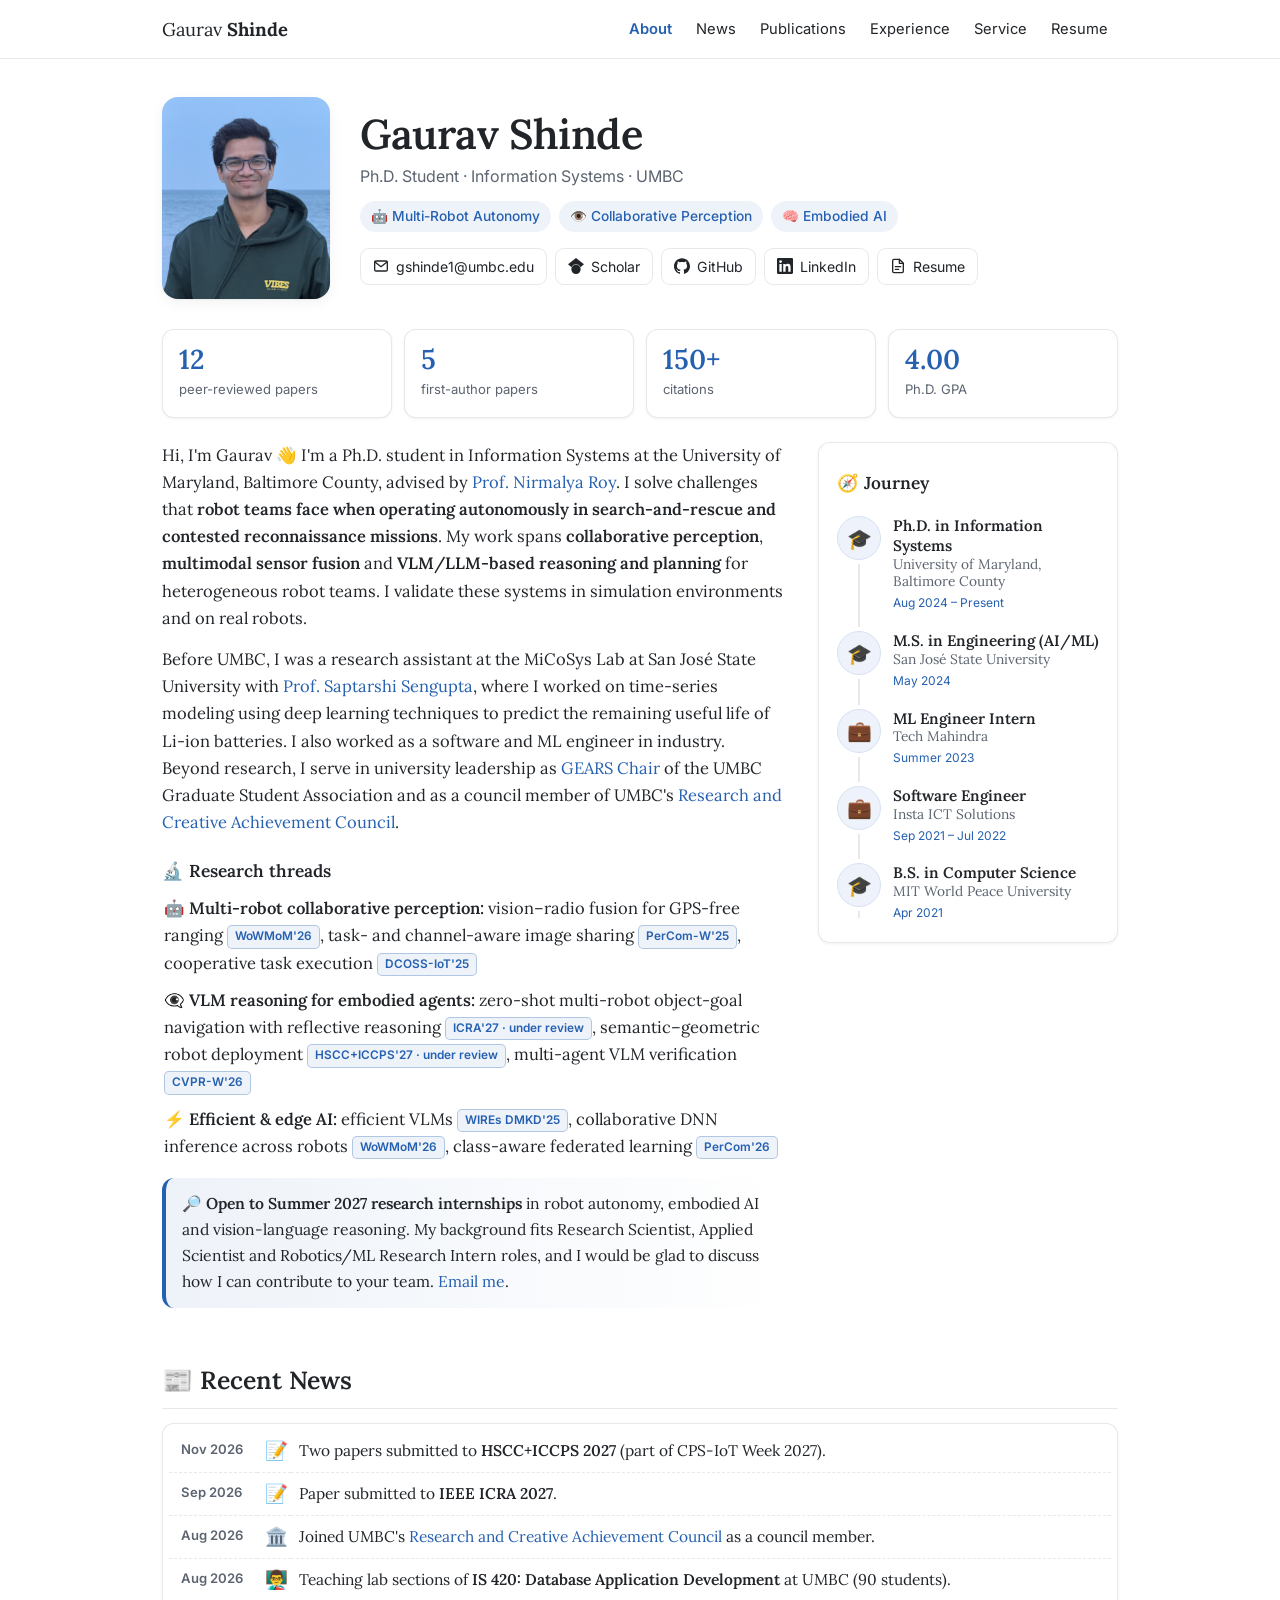
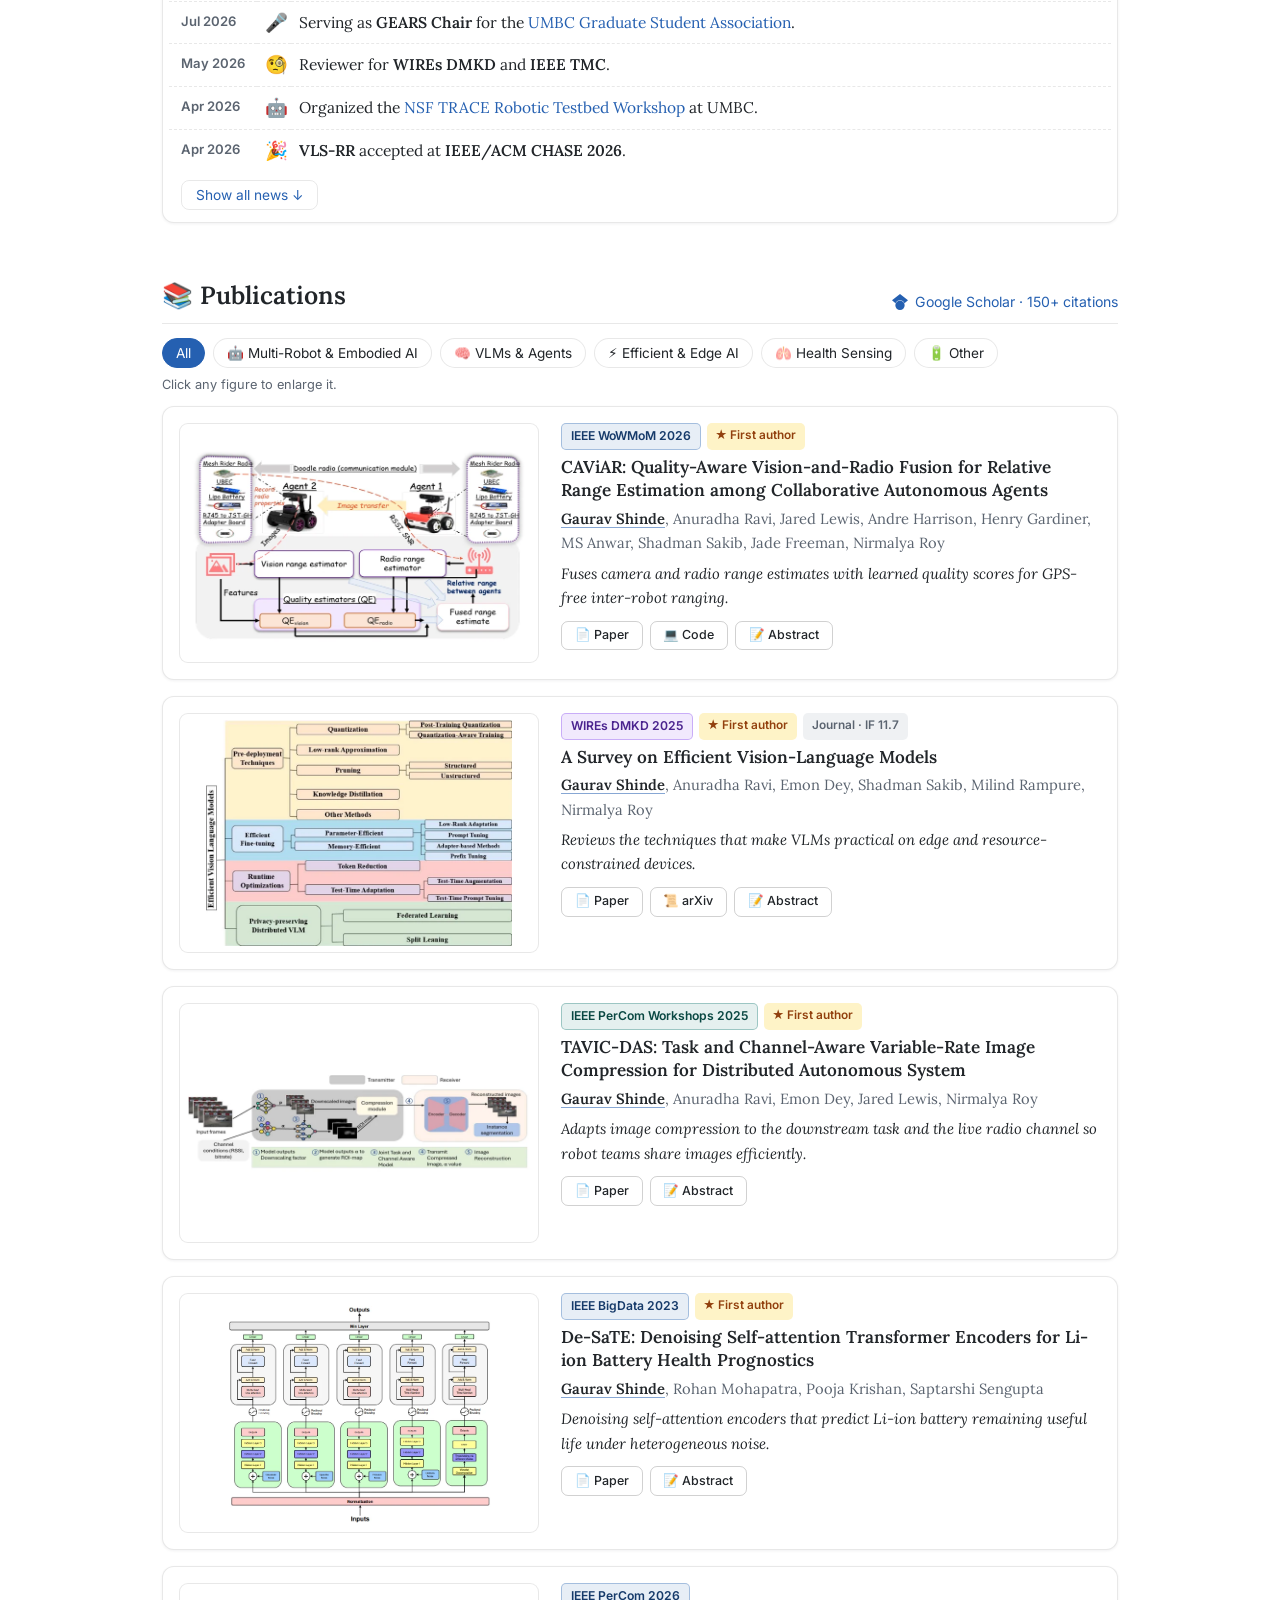
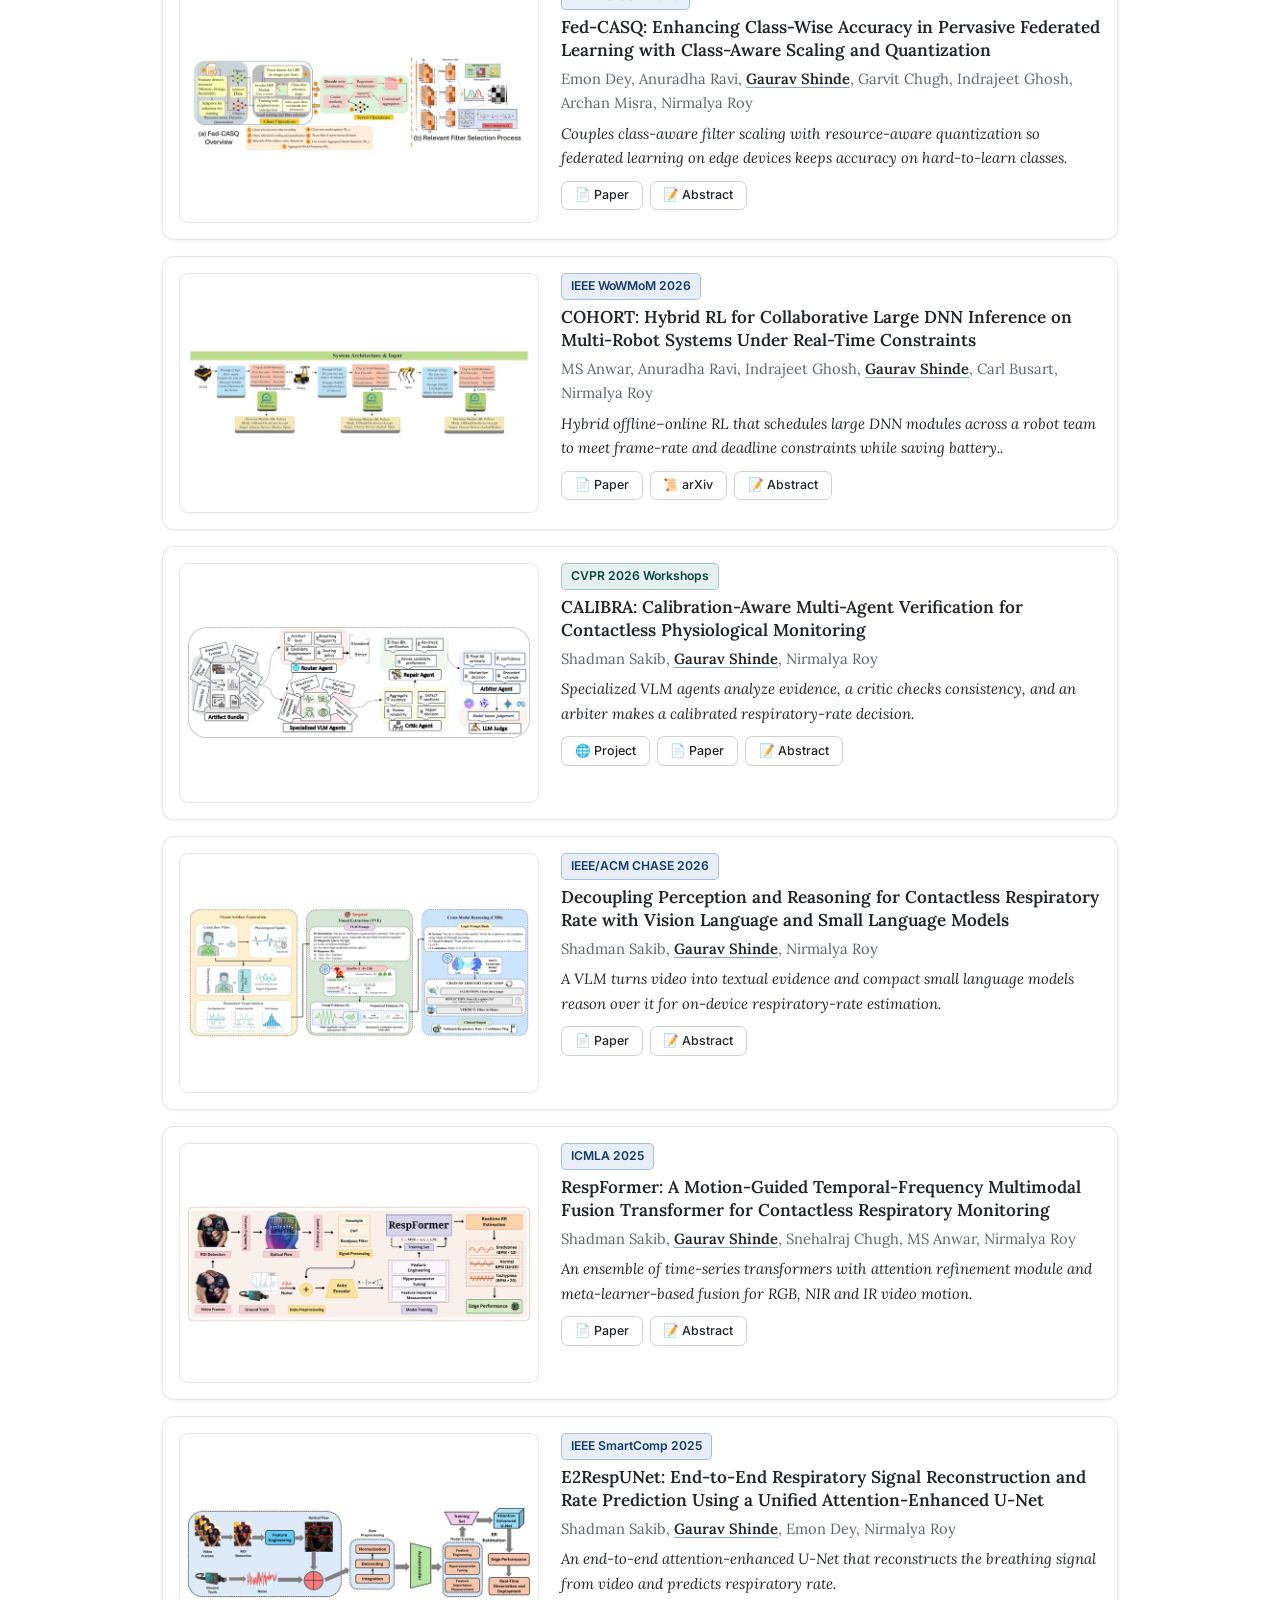
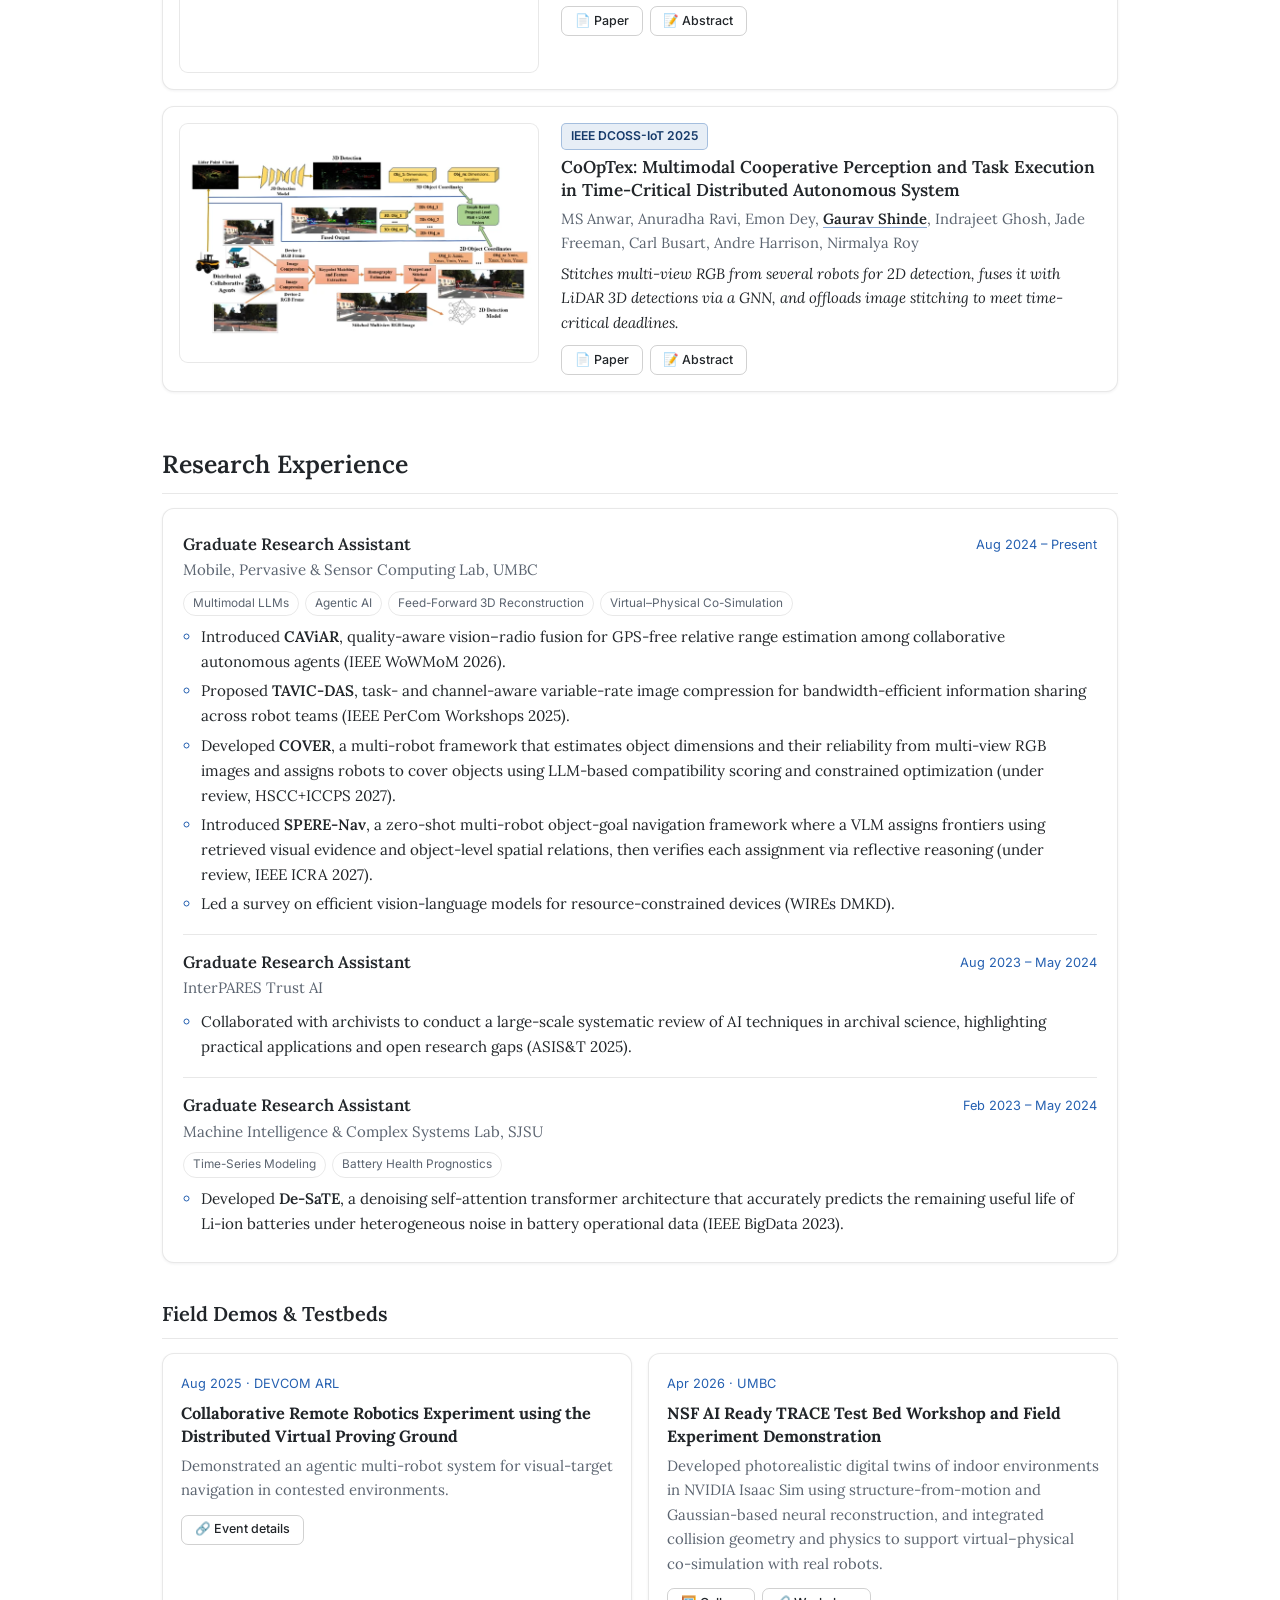
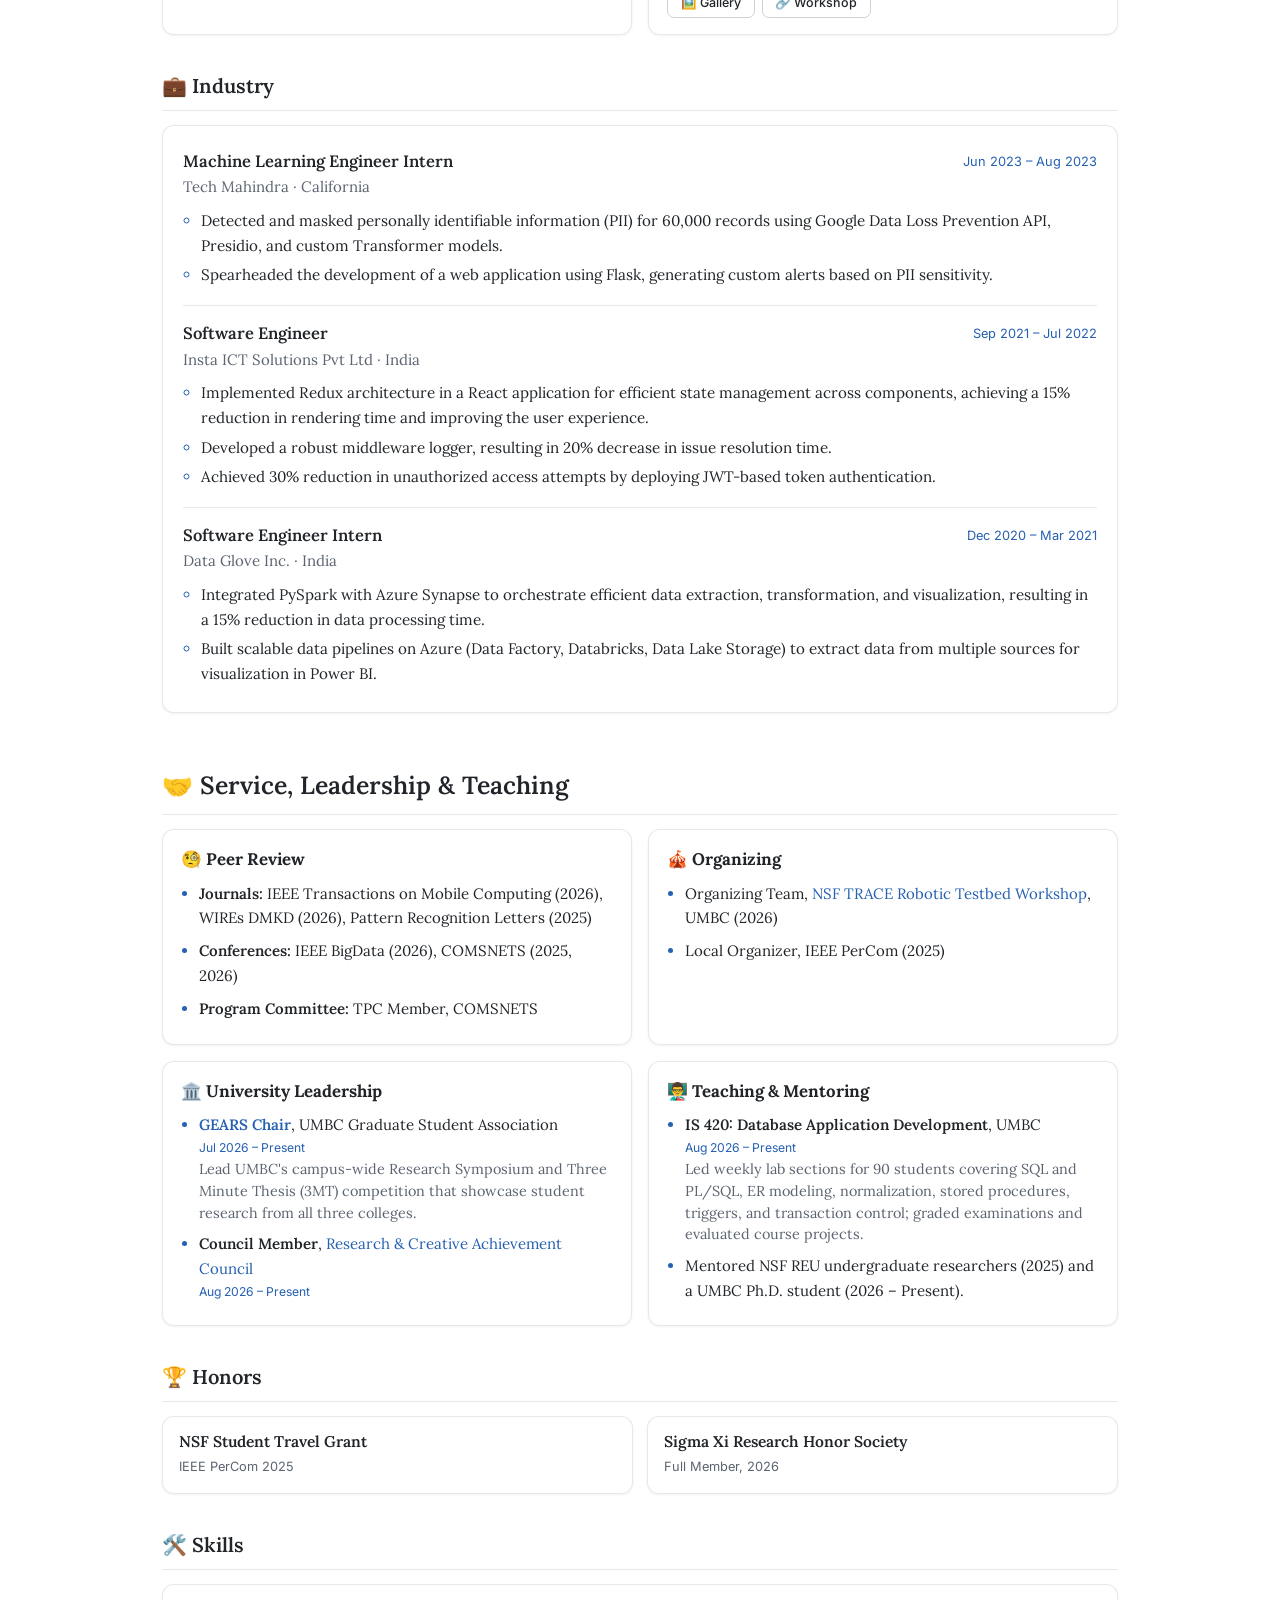
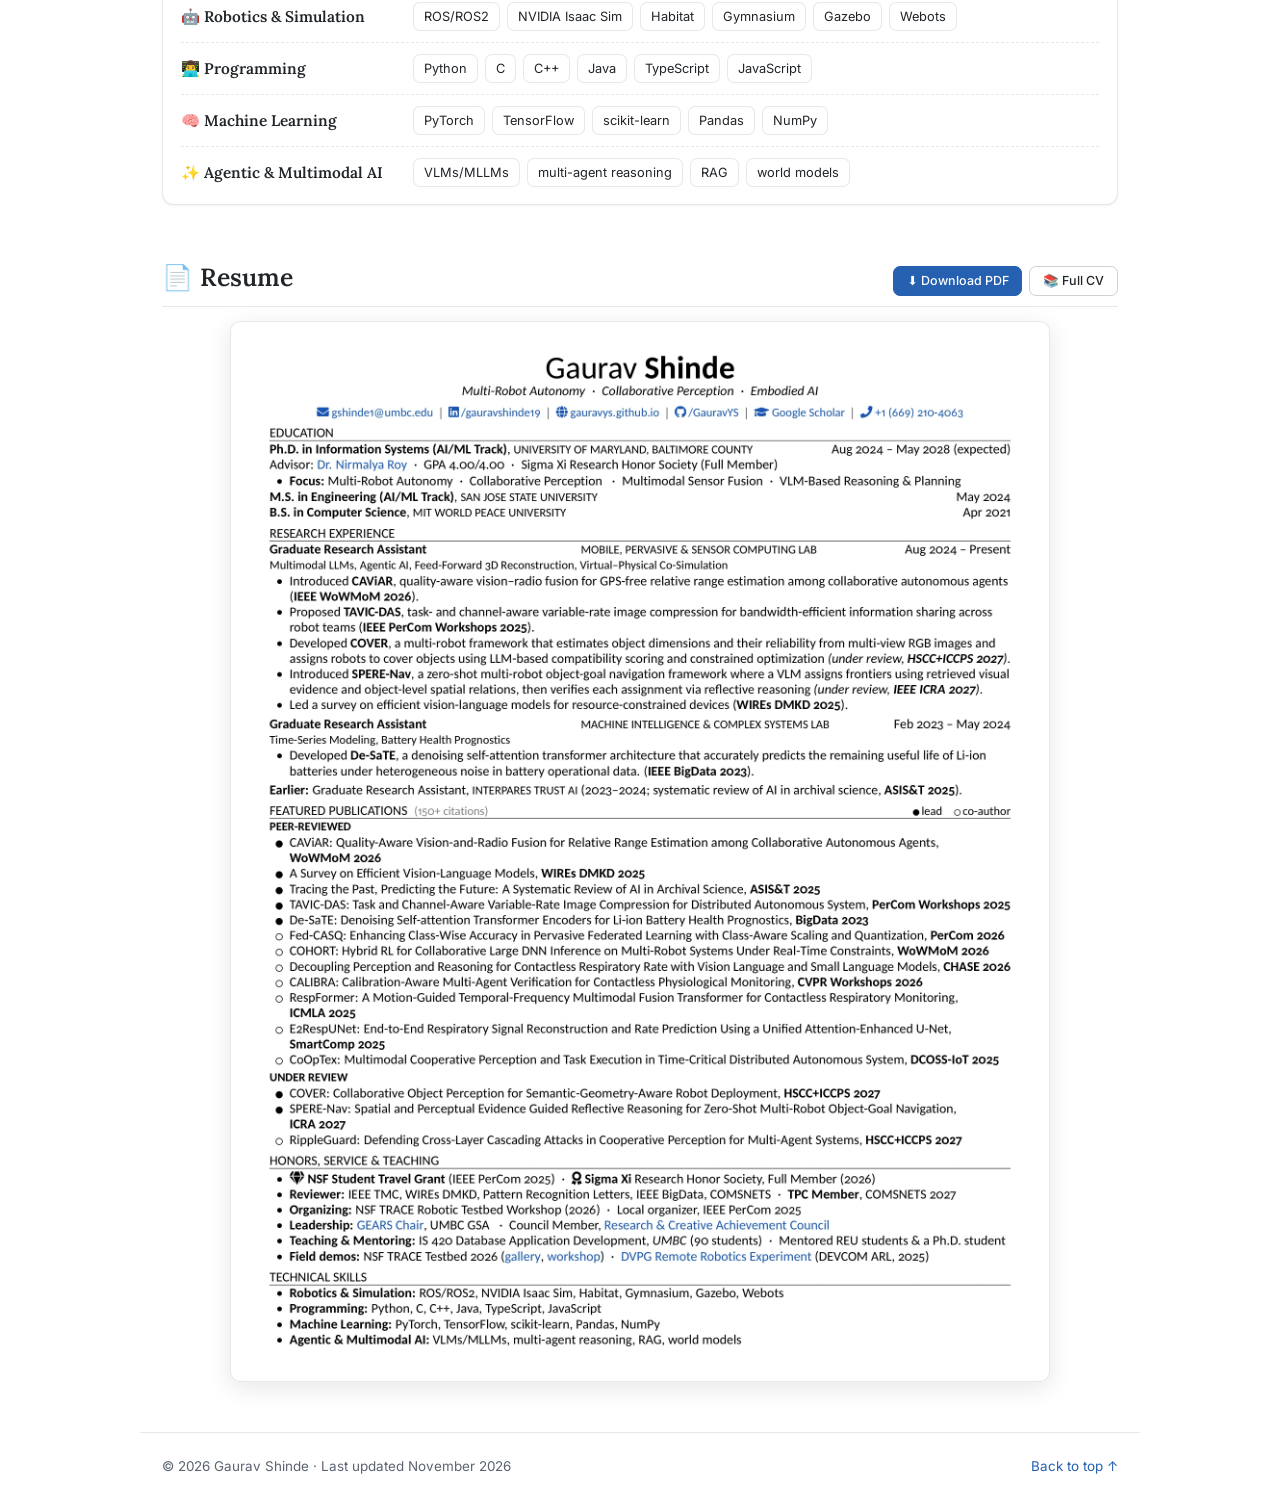
==== commit 875e65b7: "Update index.html" ====
--- a/index.html
+++ b/index.html
@@ -329,8 +329,8 @@
       <h3>🧐 Peer Review</h3>
       <ul class="plain">
         <li><b>Journals:</b> IEEE Transactions on Mobile Computing (2026), WIREs DMKD (2026), Pattern Recognition Letters (2025)</li>
-        <li><b>Conferences:</b> IEEE BigData (2026), COMSNETS (2026, 2027)</li>
-        <li><b>Program Committee:</b> TPC Member, COMSNETS 2027</li>
+        <li><b>Conferences:</b> IEEE BigData (2026), COMSNETS (2025, 2026)</li>
+        <li><b>Program Committee:</b> TPC Member, COMSNETS</li>
       </ul>
     </div>
     <div class="card svc">
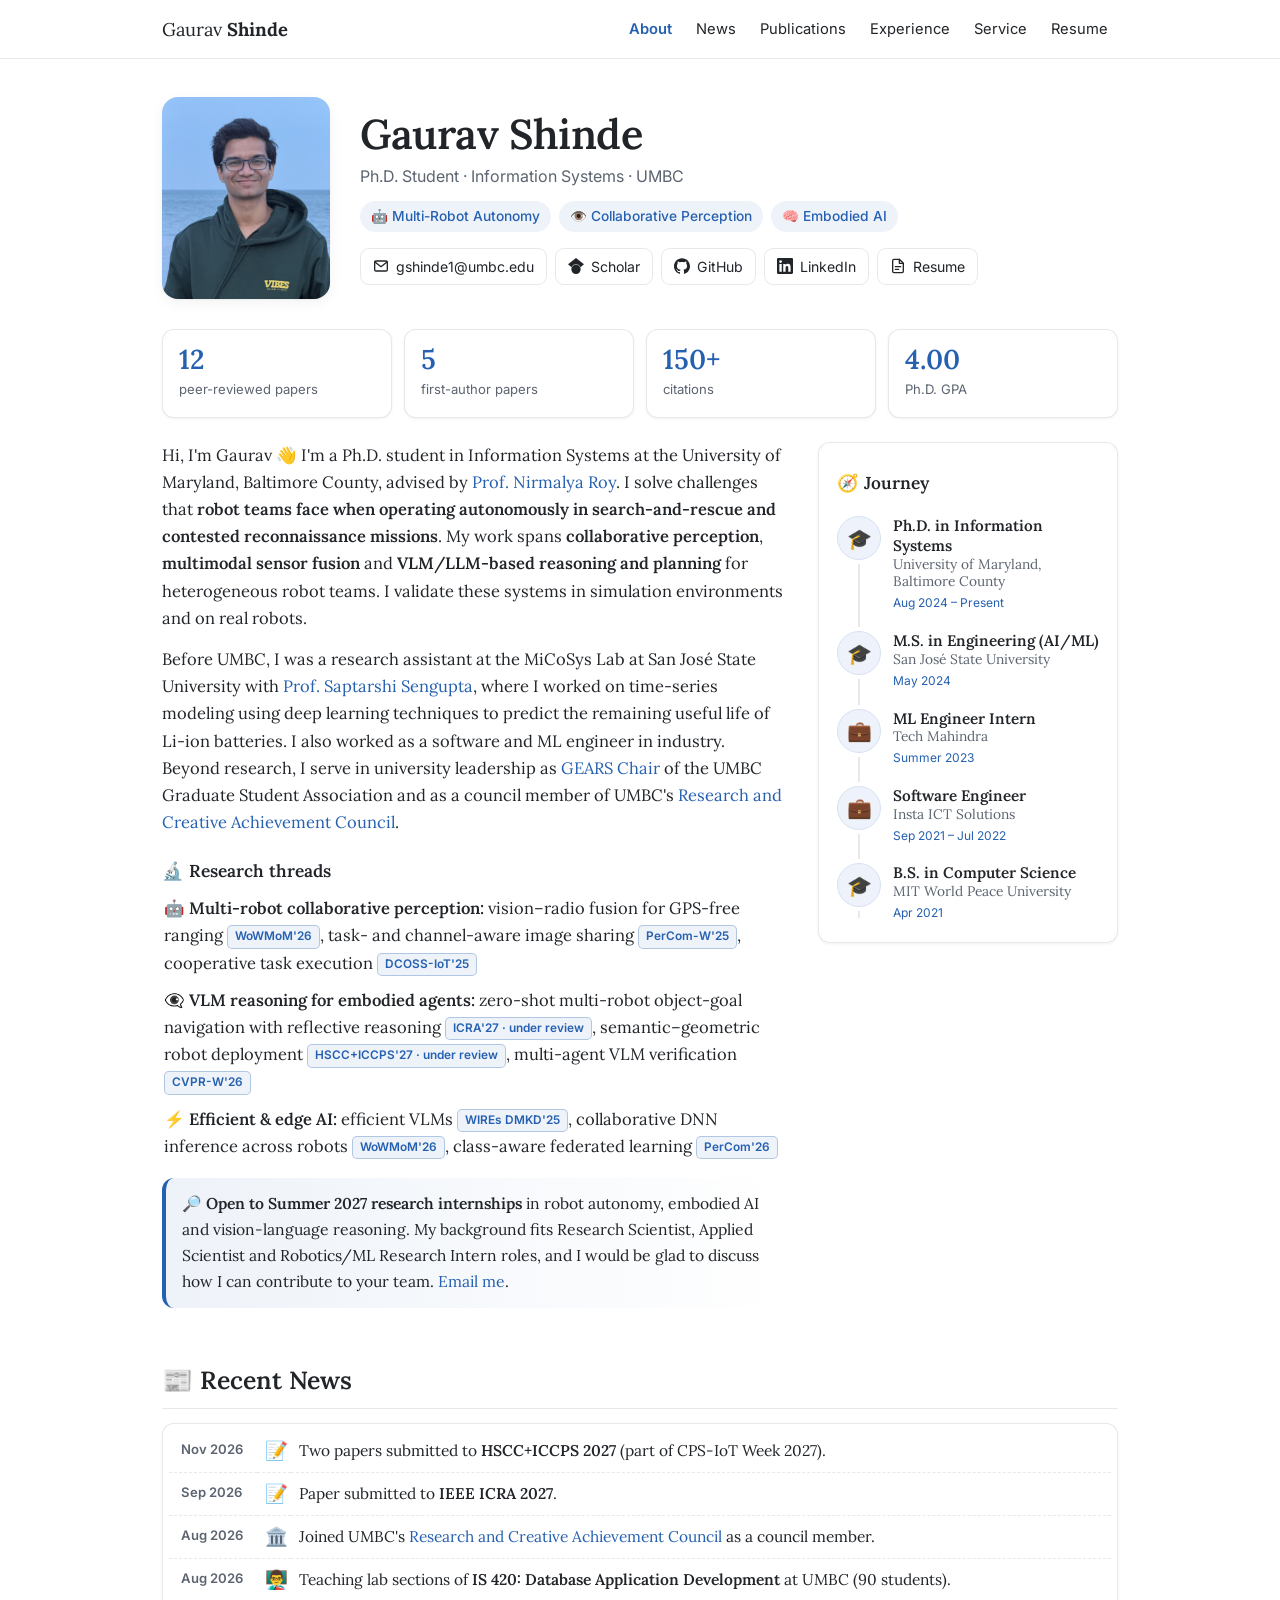
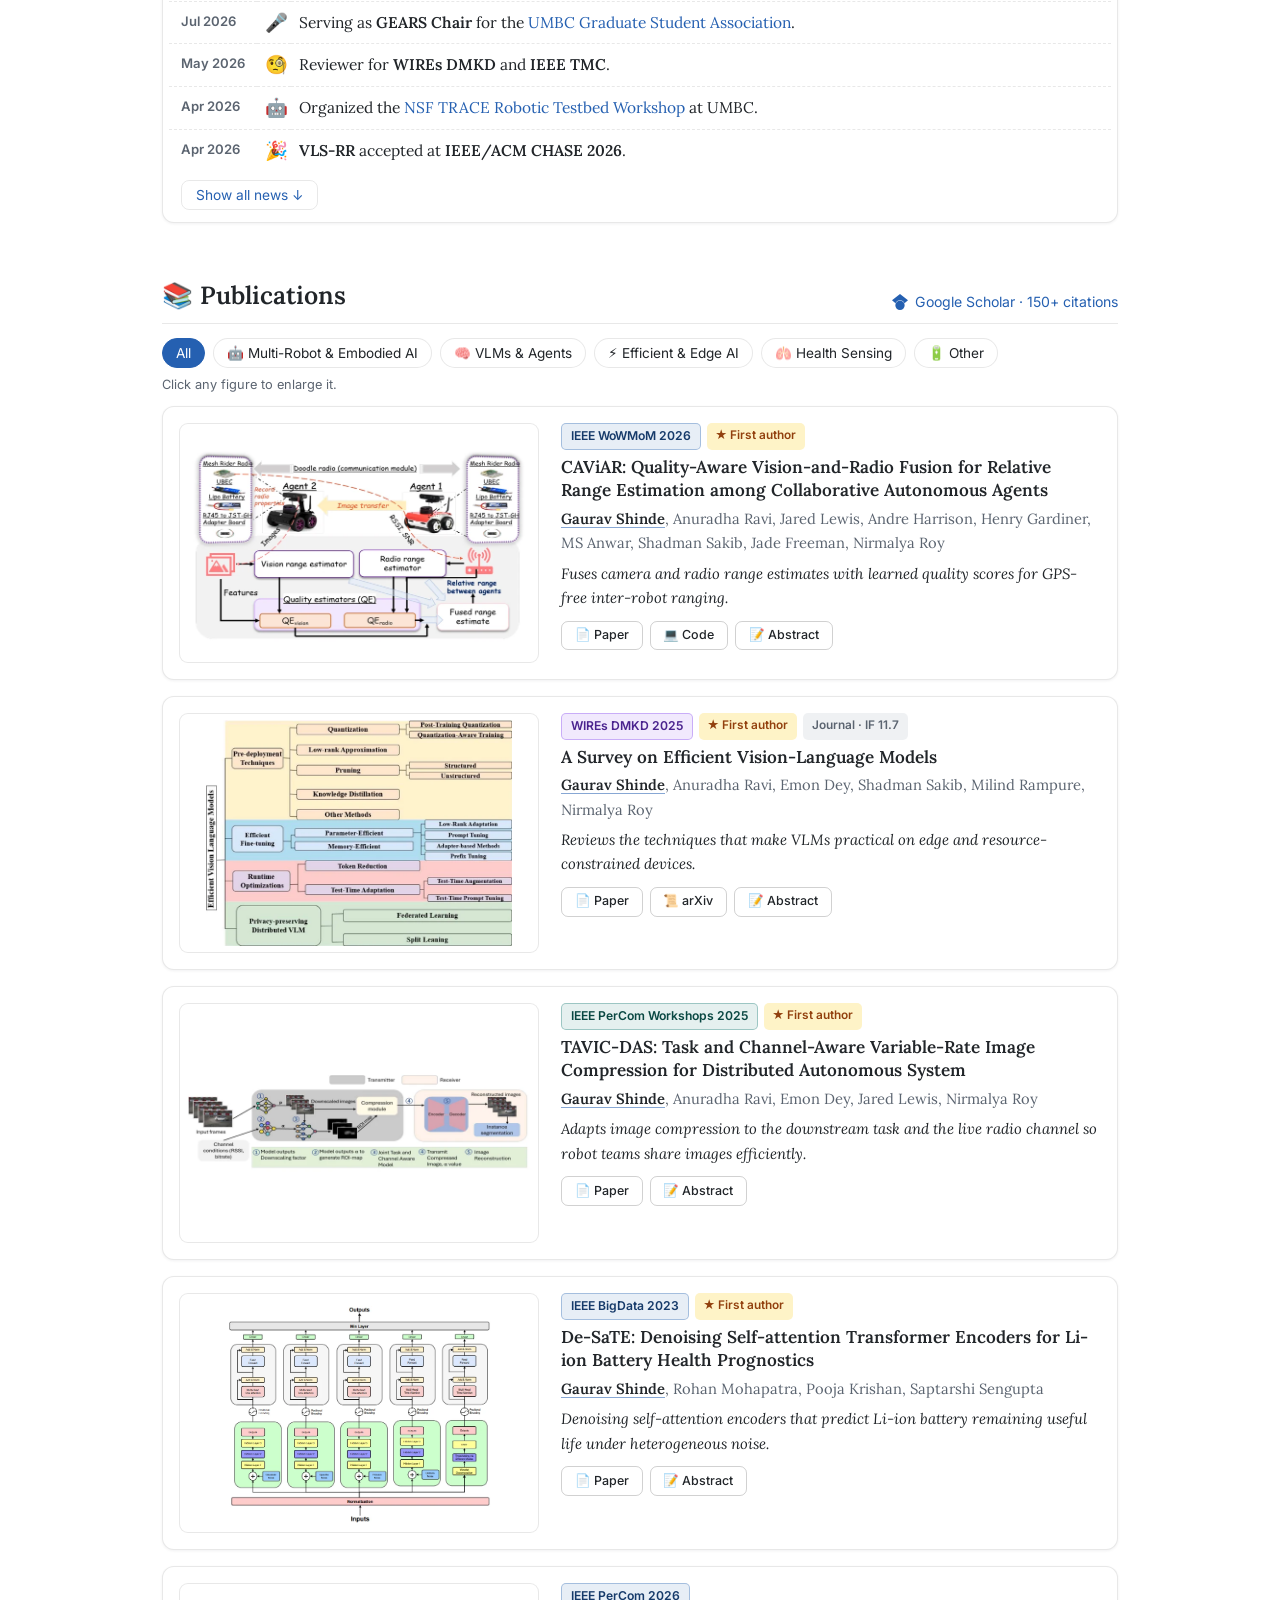
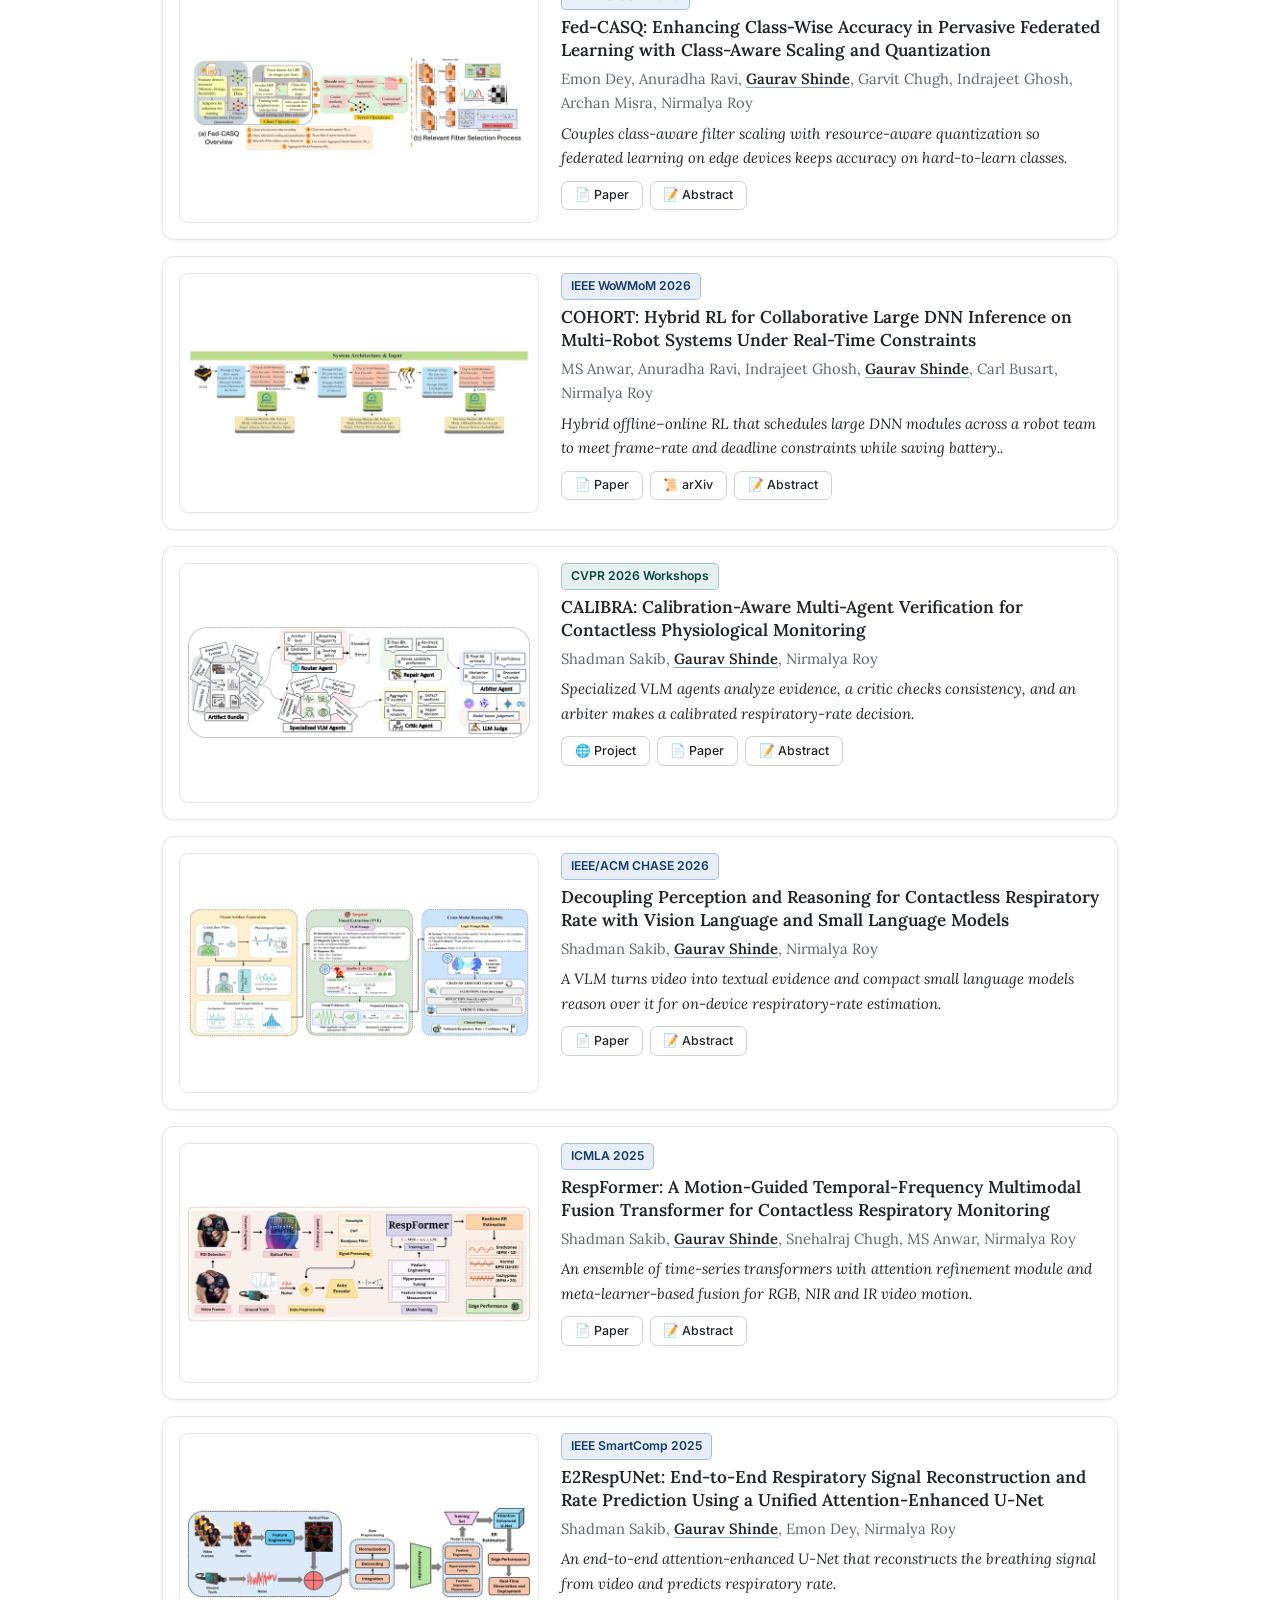
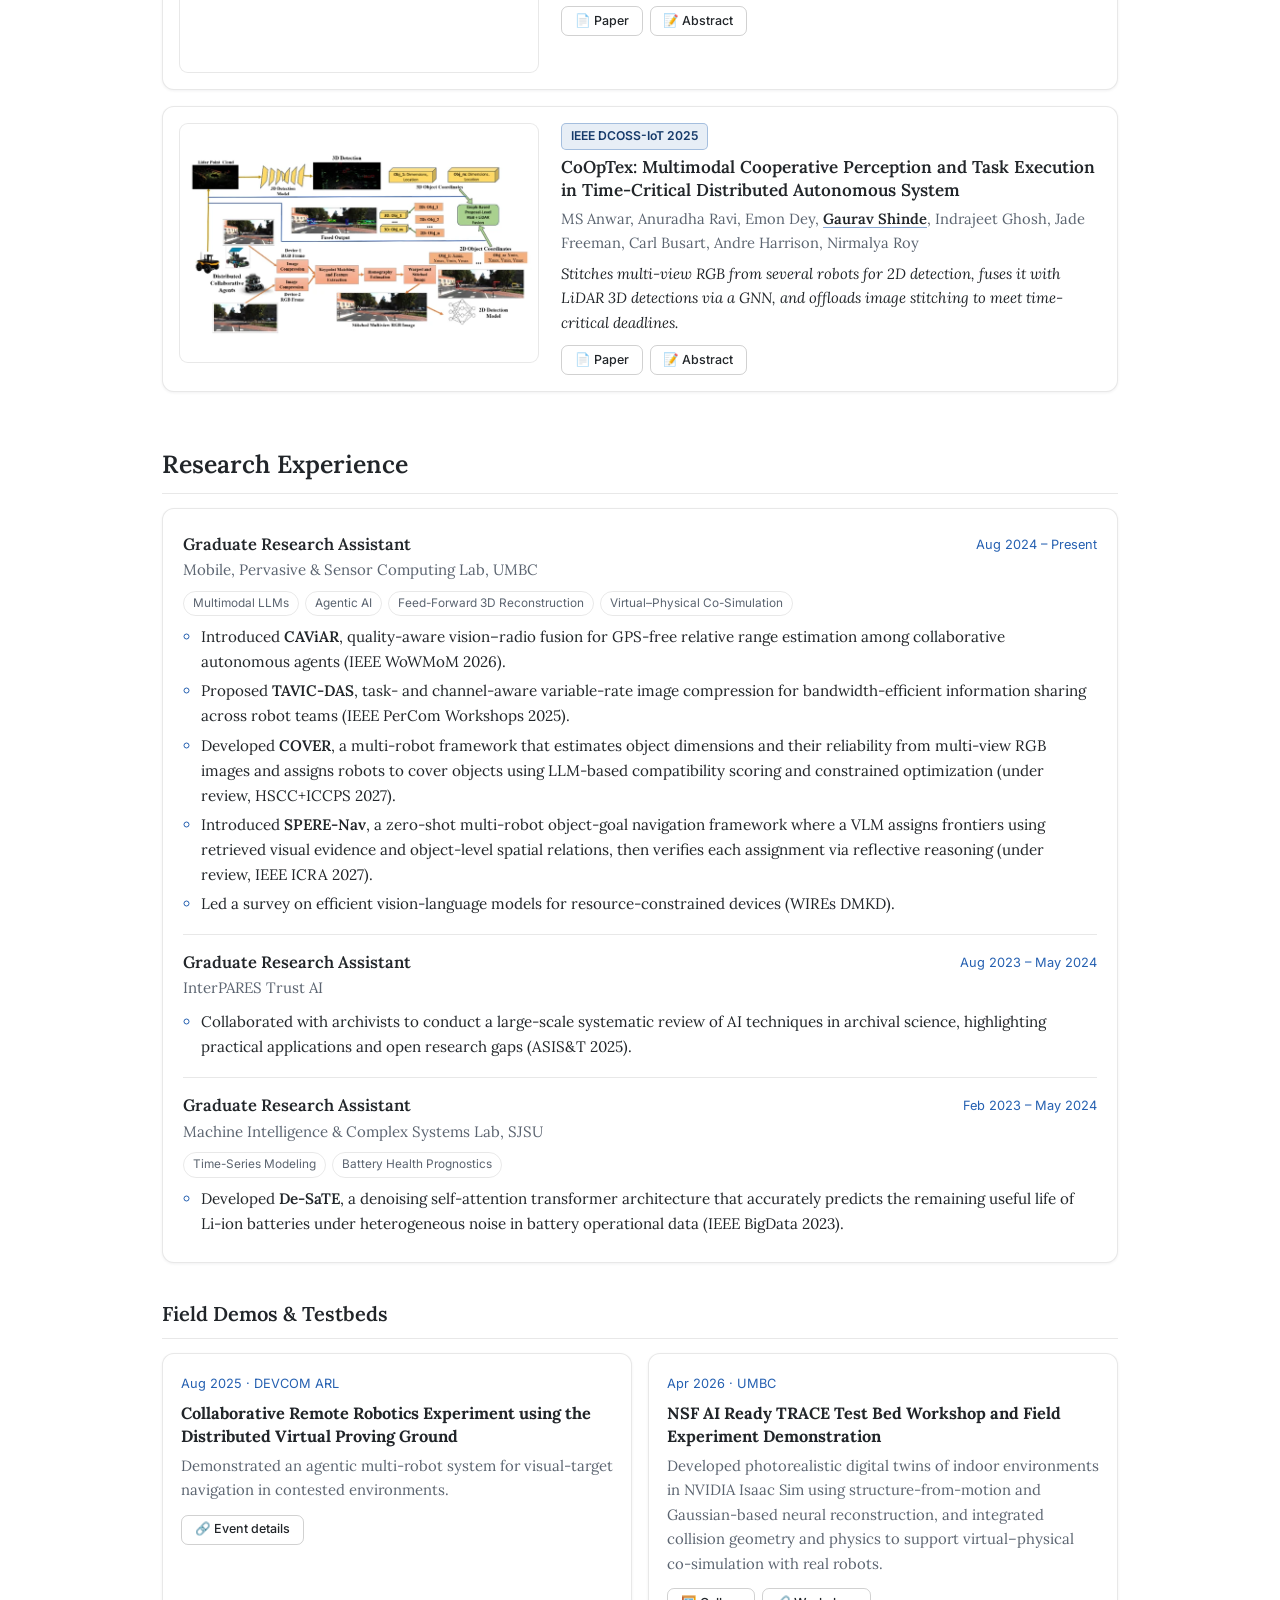
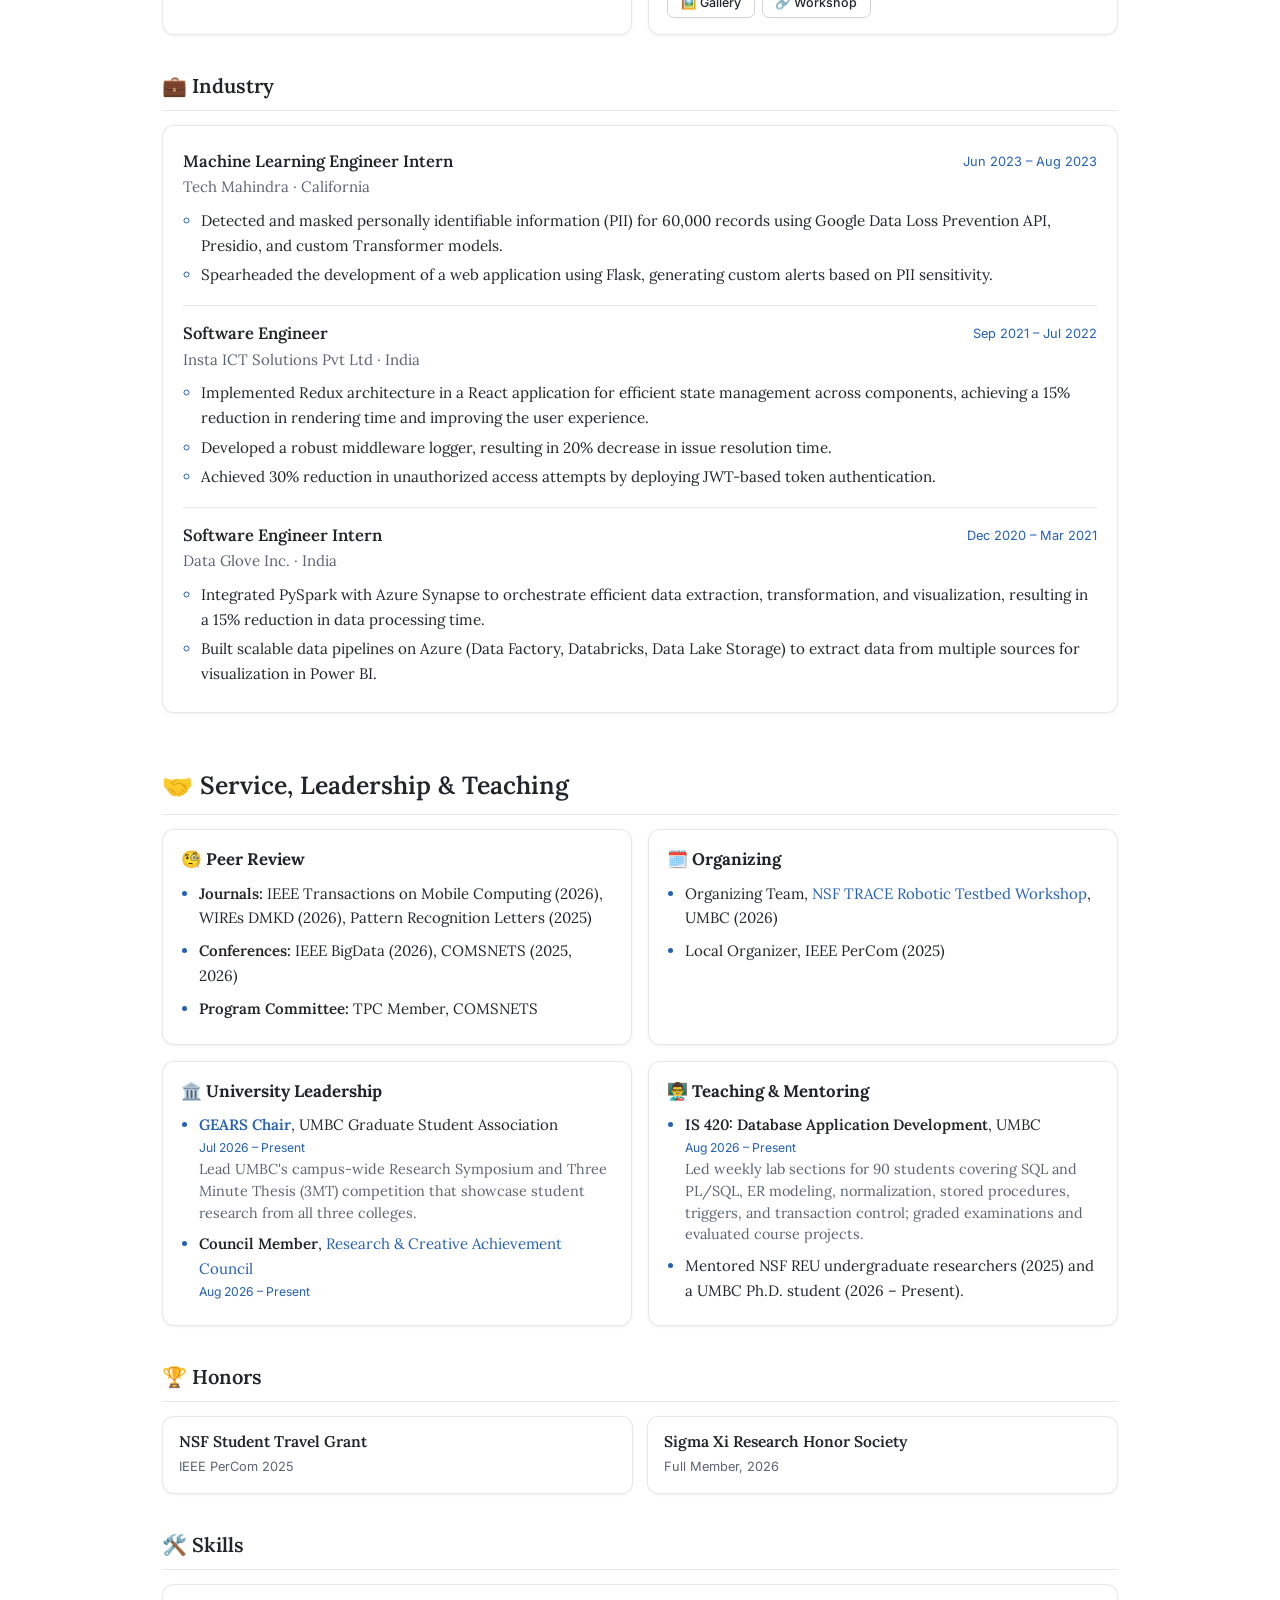
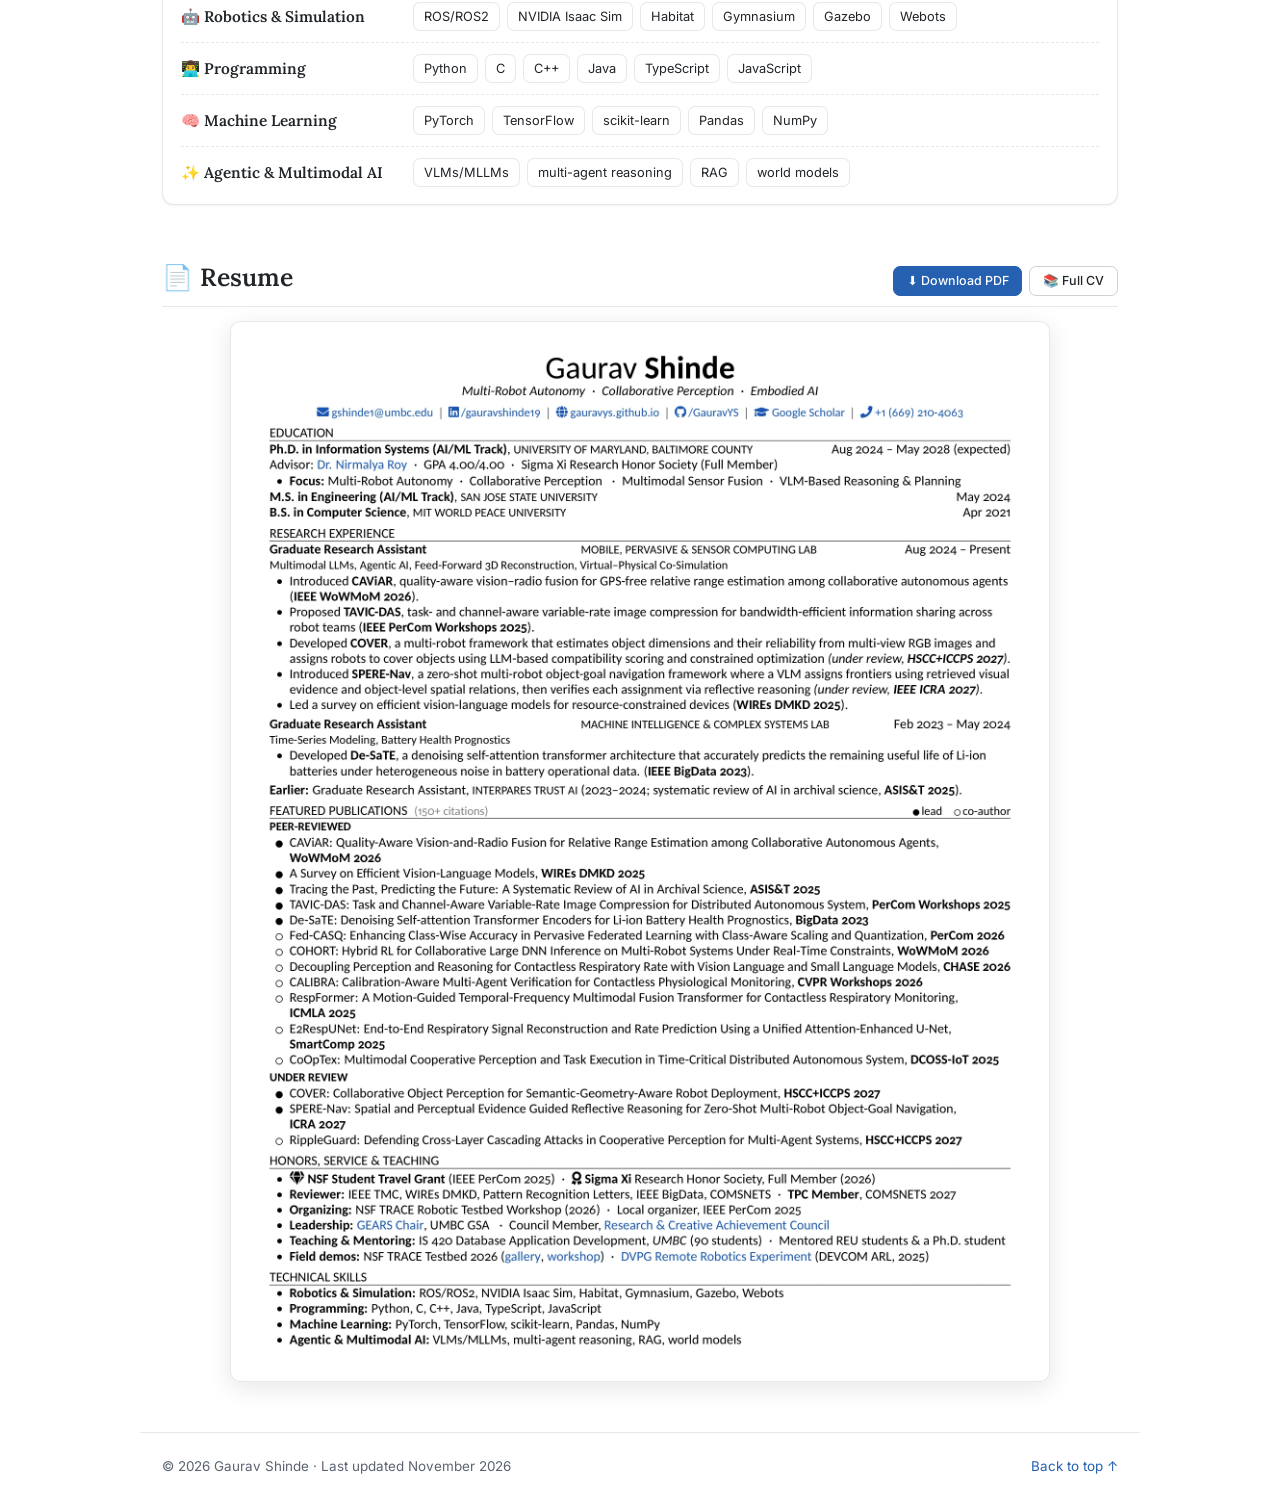
==== commit cc077862: "Update index.html" ====
--- a/index.html
+++ b/index.html
@@ -334,7 +334,7 @@
       </ul>
     </div>
     <div class="card svc">
-      <h3>🎪 Organizing</h3>
+      <h3>🗓️ Organizing</h3>
       <ul class="plain">
         <li>Organizing Team, <a href="https://cypress.umbc.edu/testbed/trace/trace_workshop_sp26/" target="_blank" rel="noopener">NSF TRACE Robotic Testbed Workshop</a>, UMBC (2026)</li>
         <li>Local Organizer, IEEE PerCom (2025)</li>
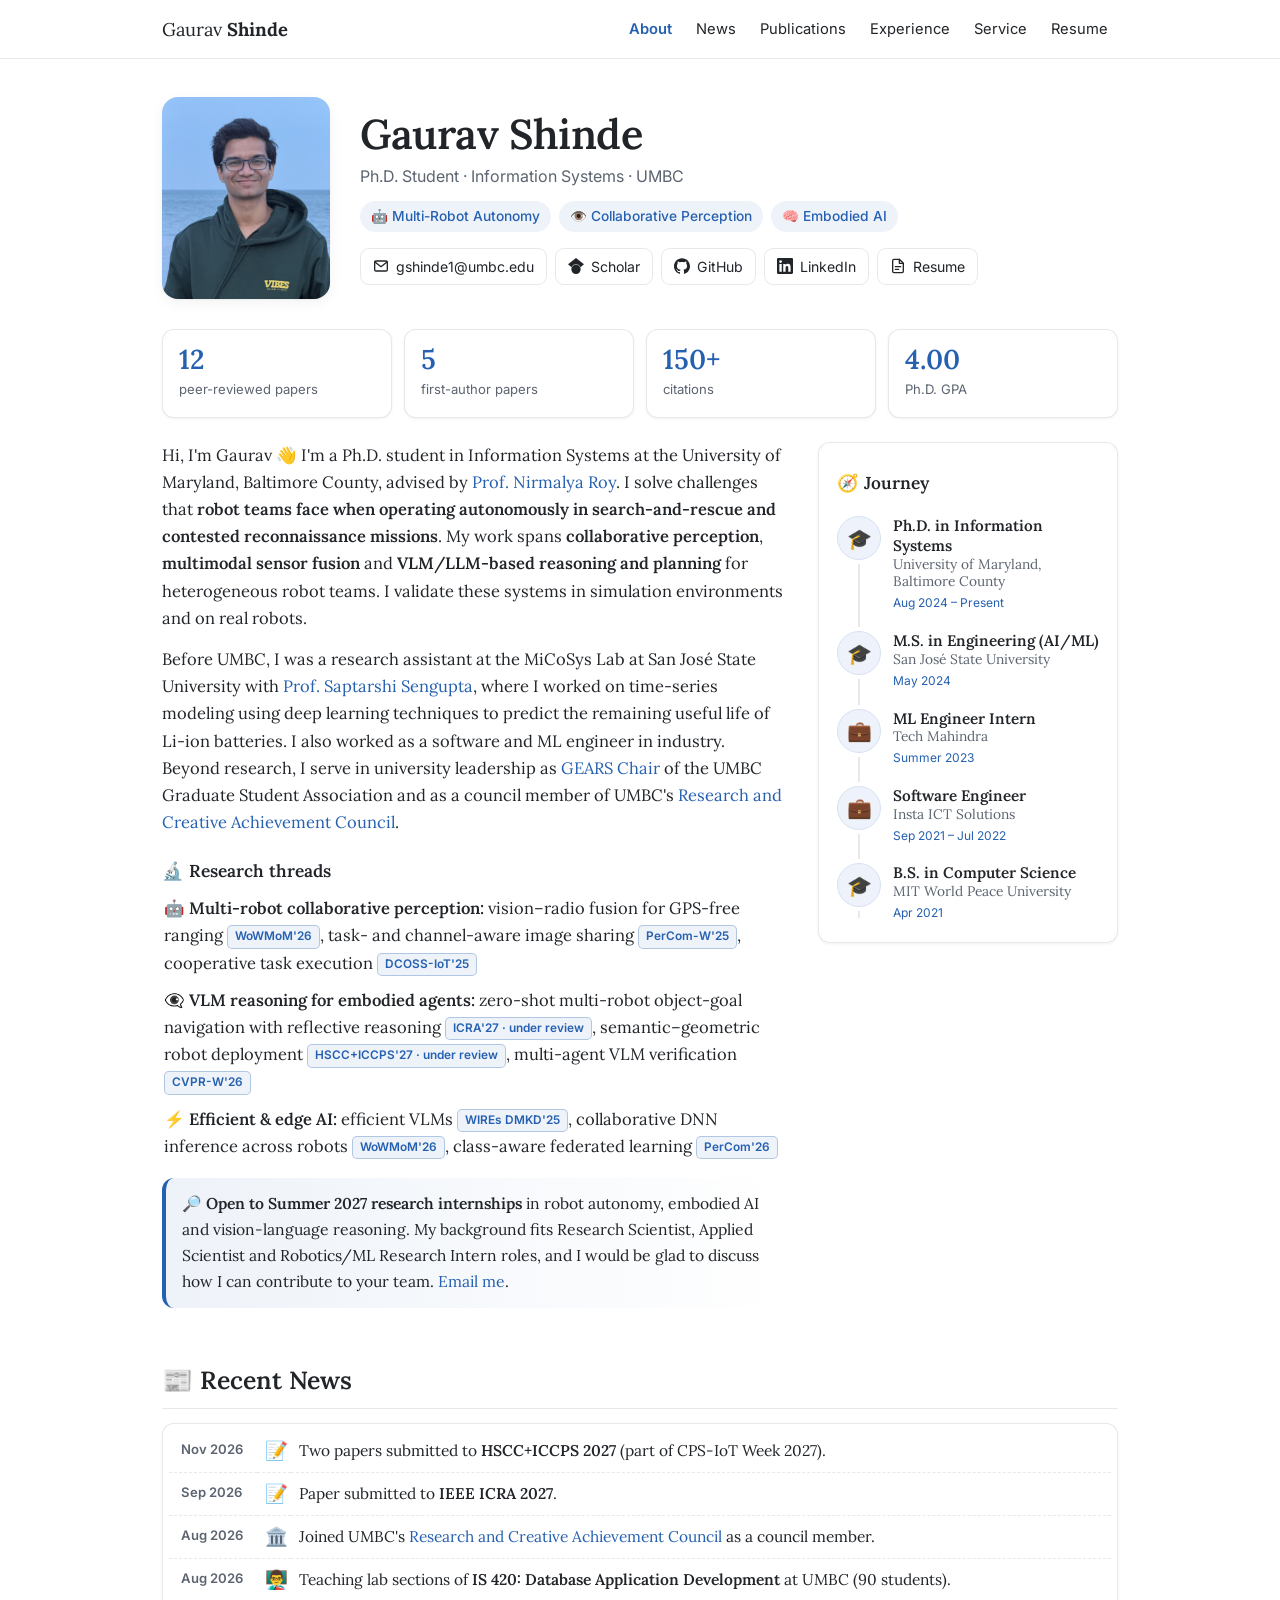
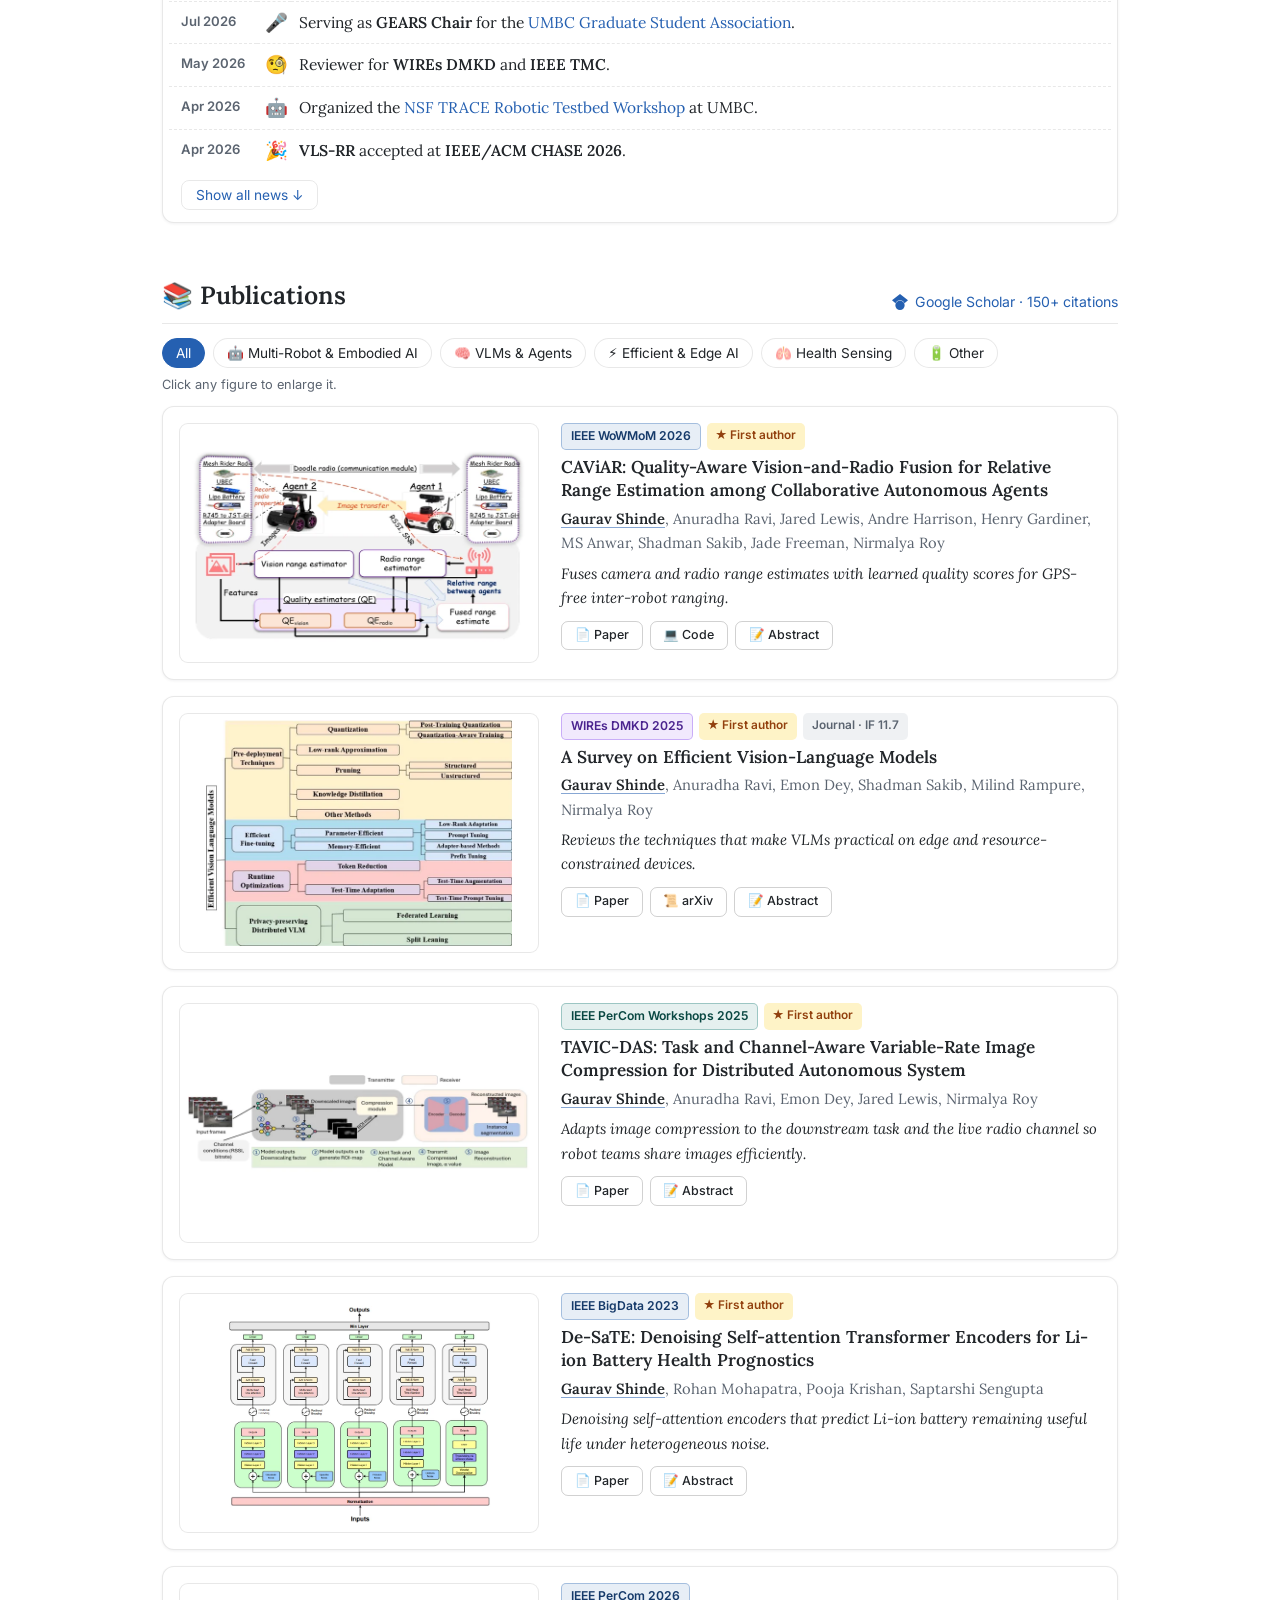
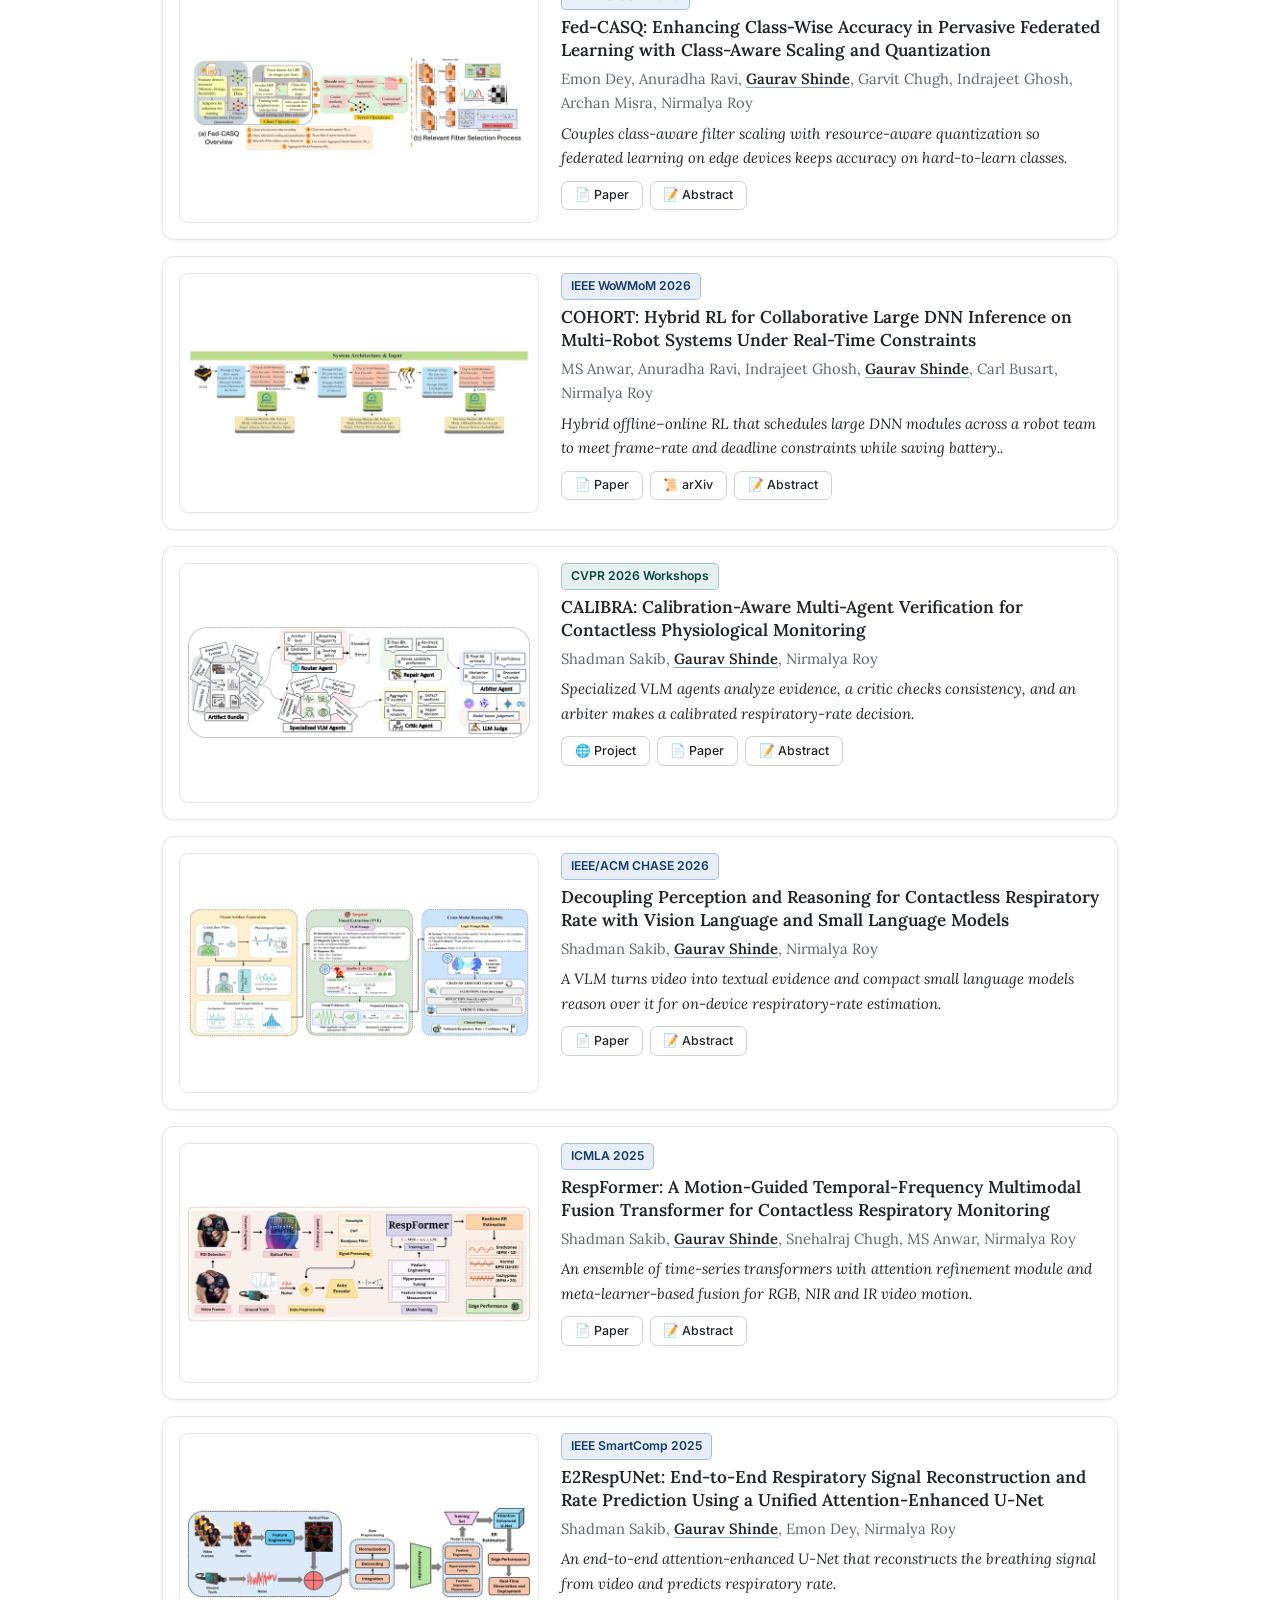
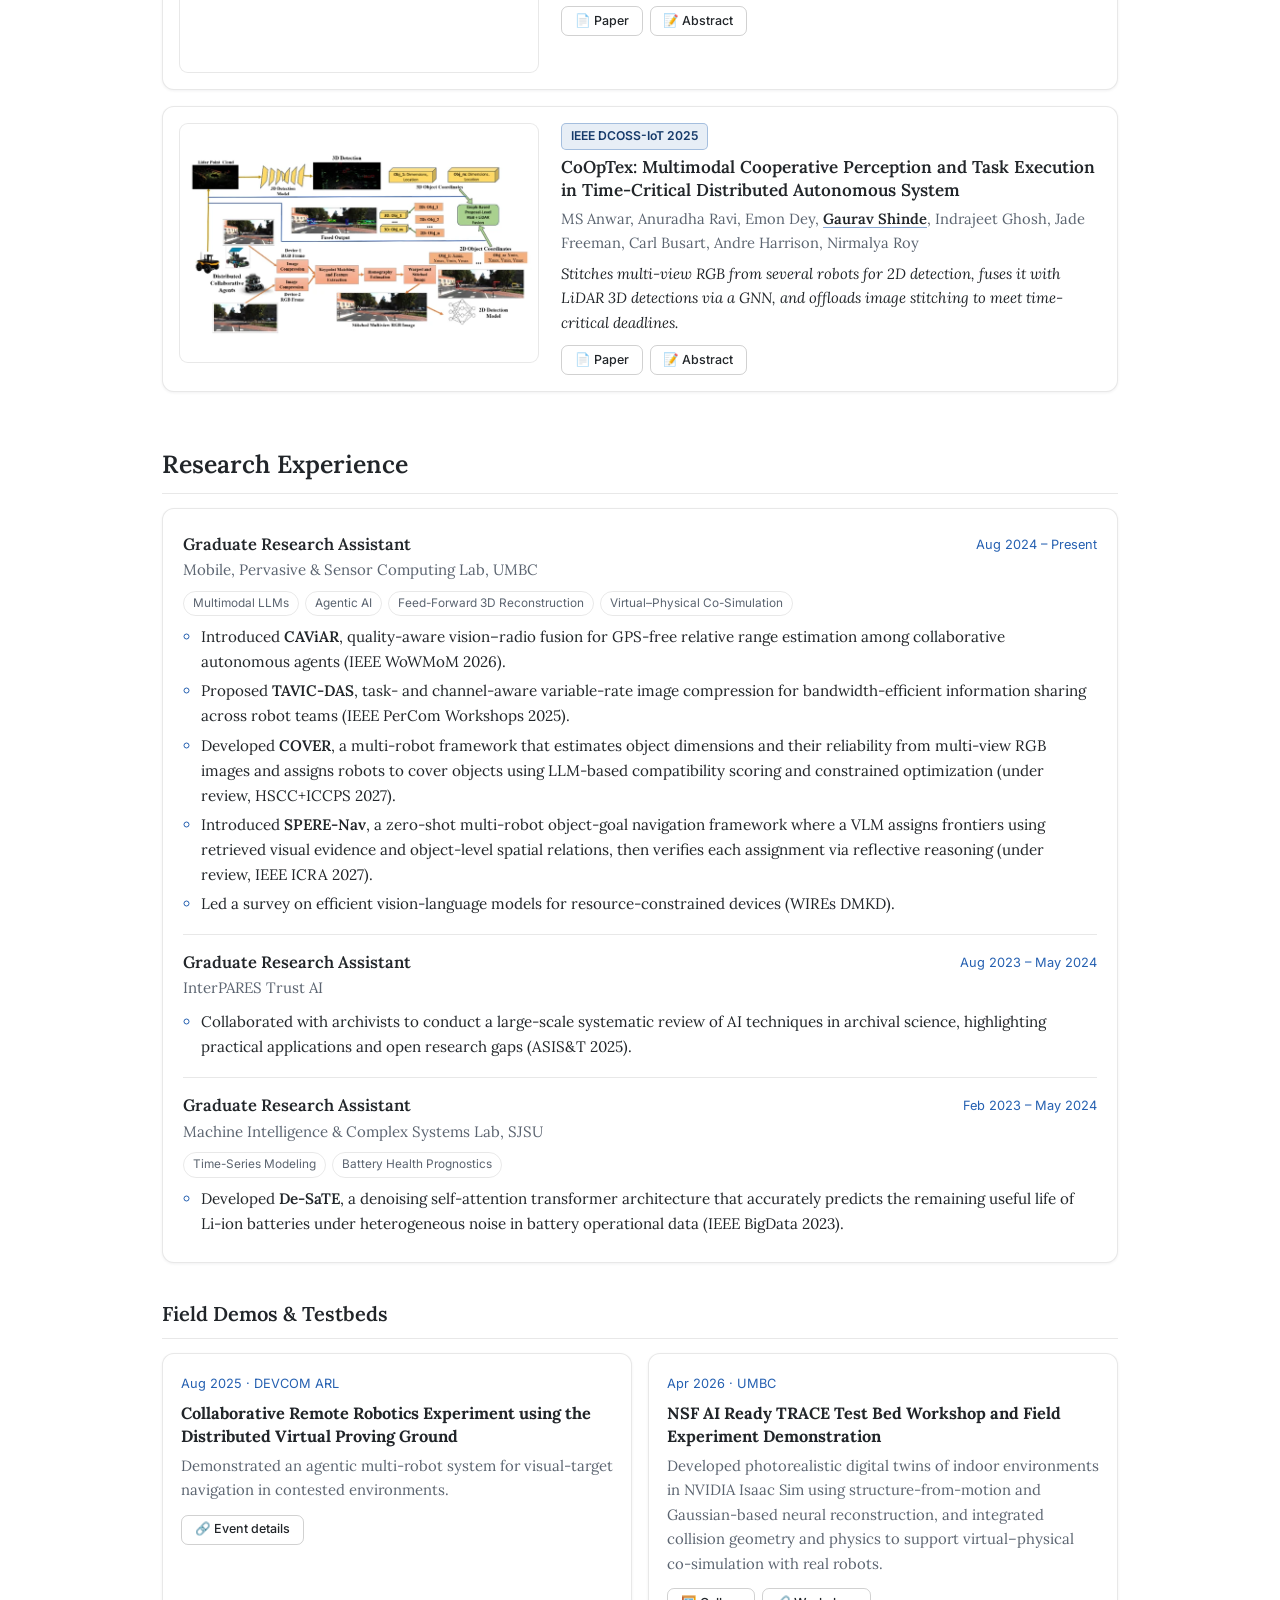
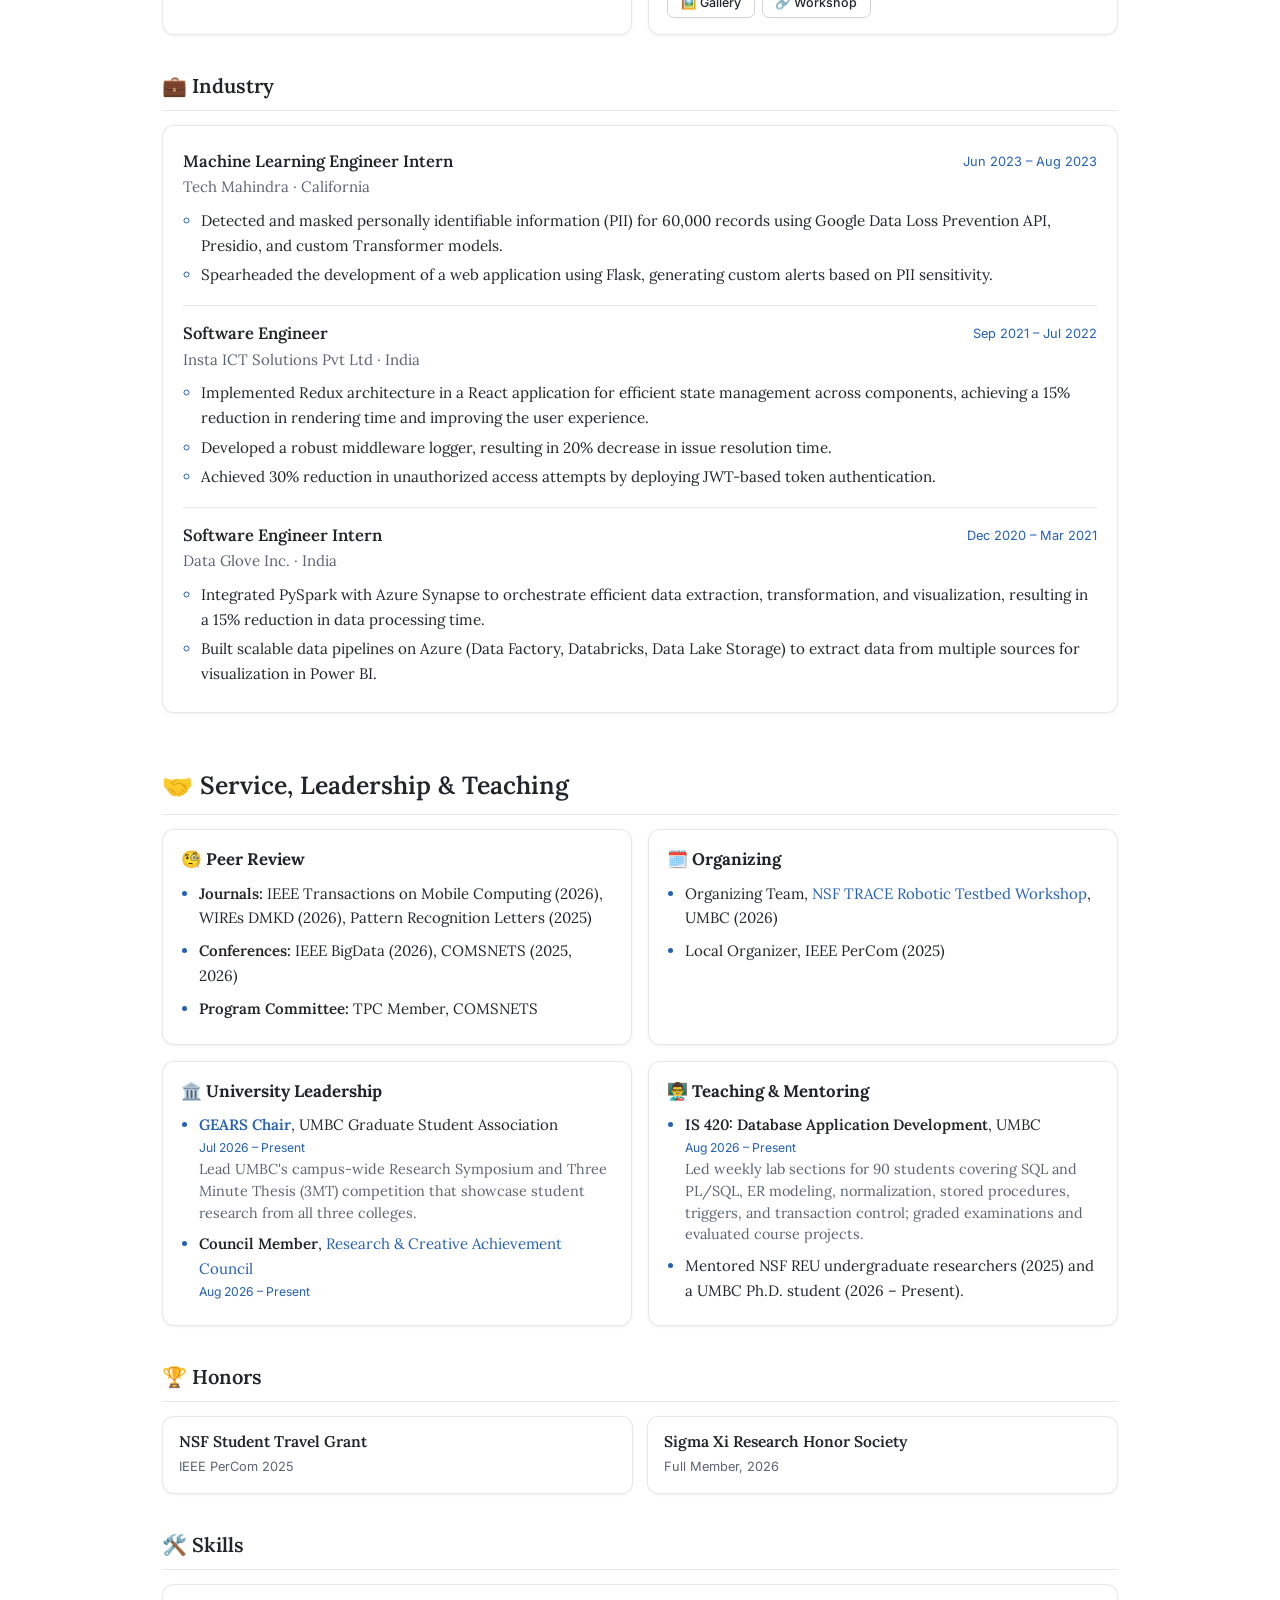
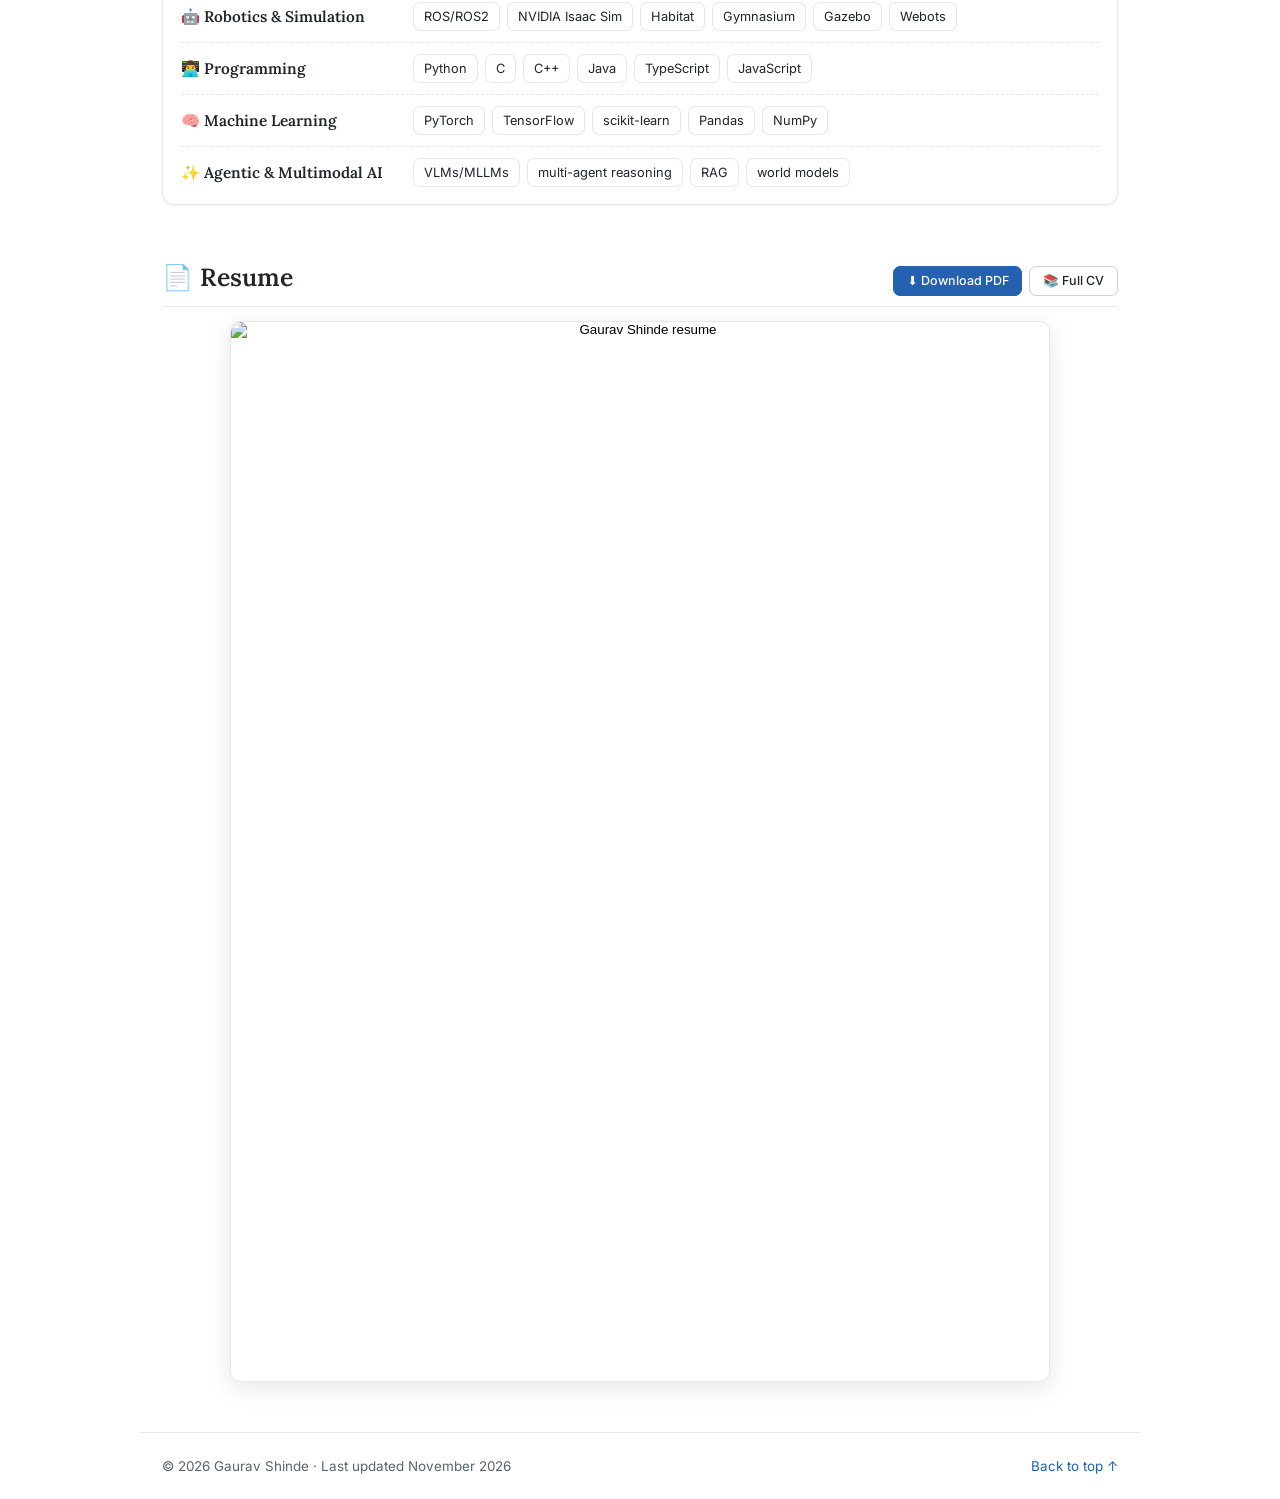
==== commit 9009d277: "Update index.html" ====
--- a/index.html
+++ b/index.html
@@ -376,8 +376,8 @@
     <h2 class="sec">📄 Resume</h2>
     <div class="links res-links"><a class="btn primary" href="assets/Gaurav_Shinde_Resume.pdf" target="_blank" rel="noopener">⬇️ Download PDF</a><a class="btn" href="https://drive.google.com/file/d/11RVtpQk9feq6HHTe9jHjxNAfZ7GGsp_w/view?usp=sharing" target="_blank" rel="noopener">📚 Full CV</a></div>
   </div>
-  <button class="resume-card thumb" data-full="assets/img/resume.webp" data-caption="Gaurav Shinde — Resume" aria-label="Enlarge resume">
-    <img src="assets/img/resume.webp" alt="Gaurav Shinde resume" width="1700" height="2200">
+  <button class="resume-card thumb" data-full="assets/img/resume.png" data-caption="Gaurav Shinde — Resume" aria-label="Enlarge resume">
+    <img src="assets/img/resume.png" alt="Gaurav Shinde resume" width="1700" height="2200">
   </button>
 </section>
 
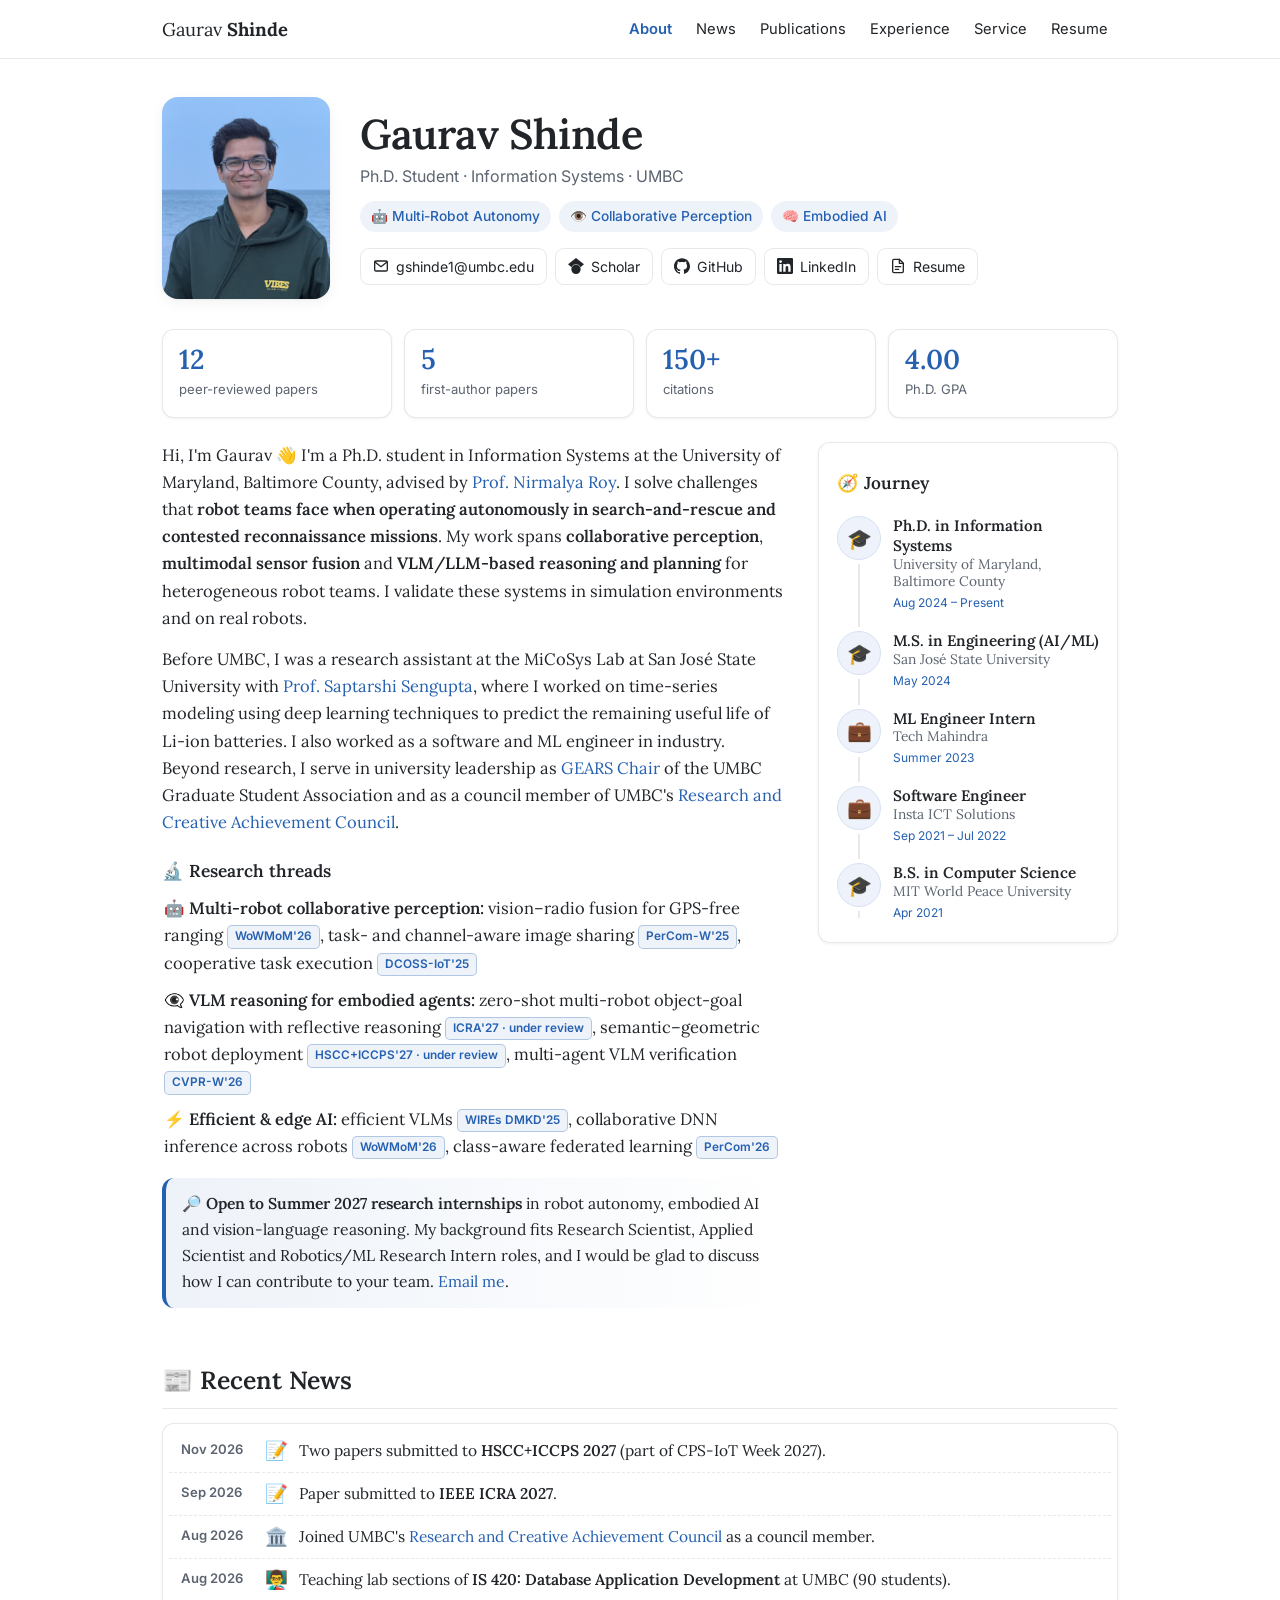
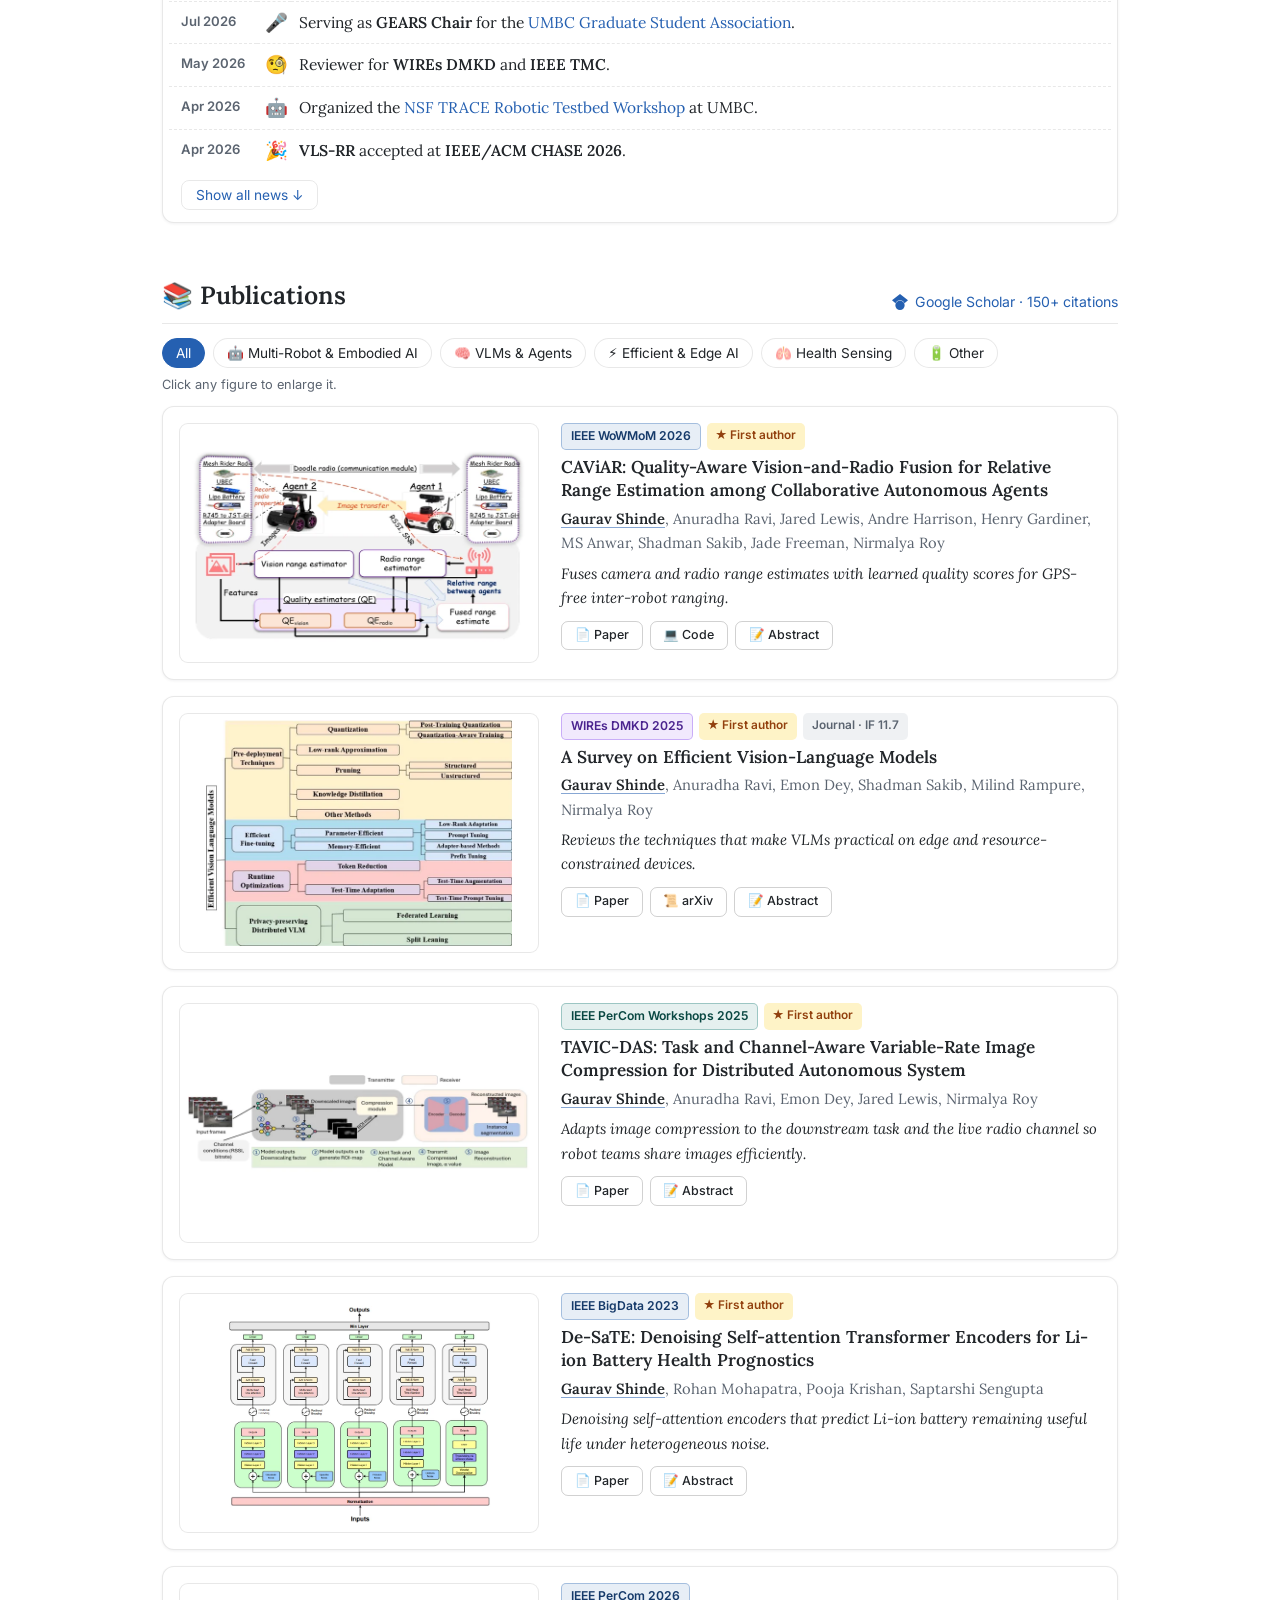
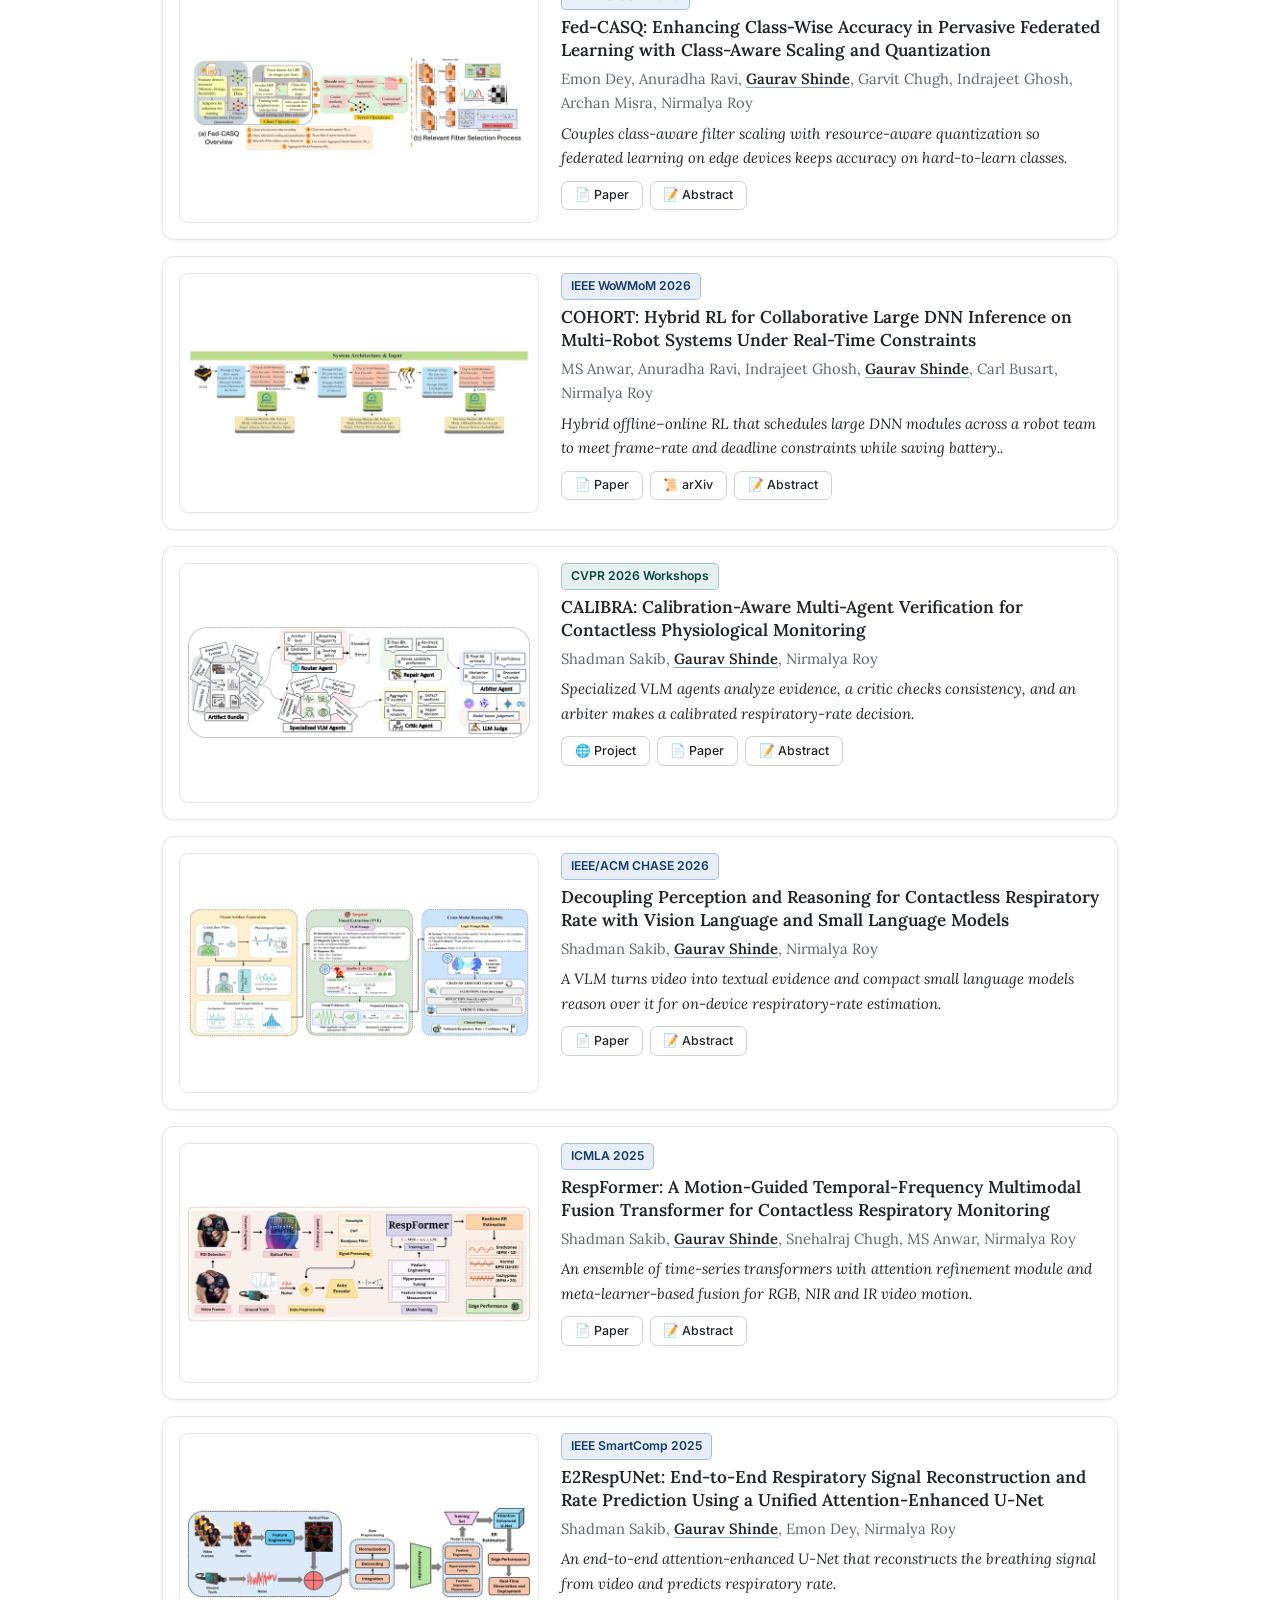
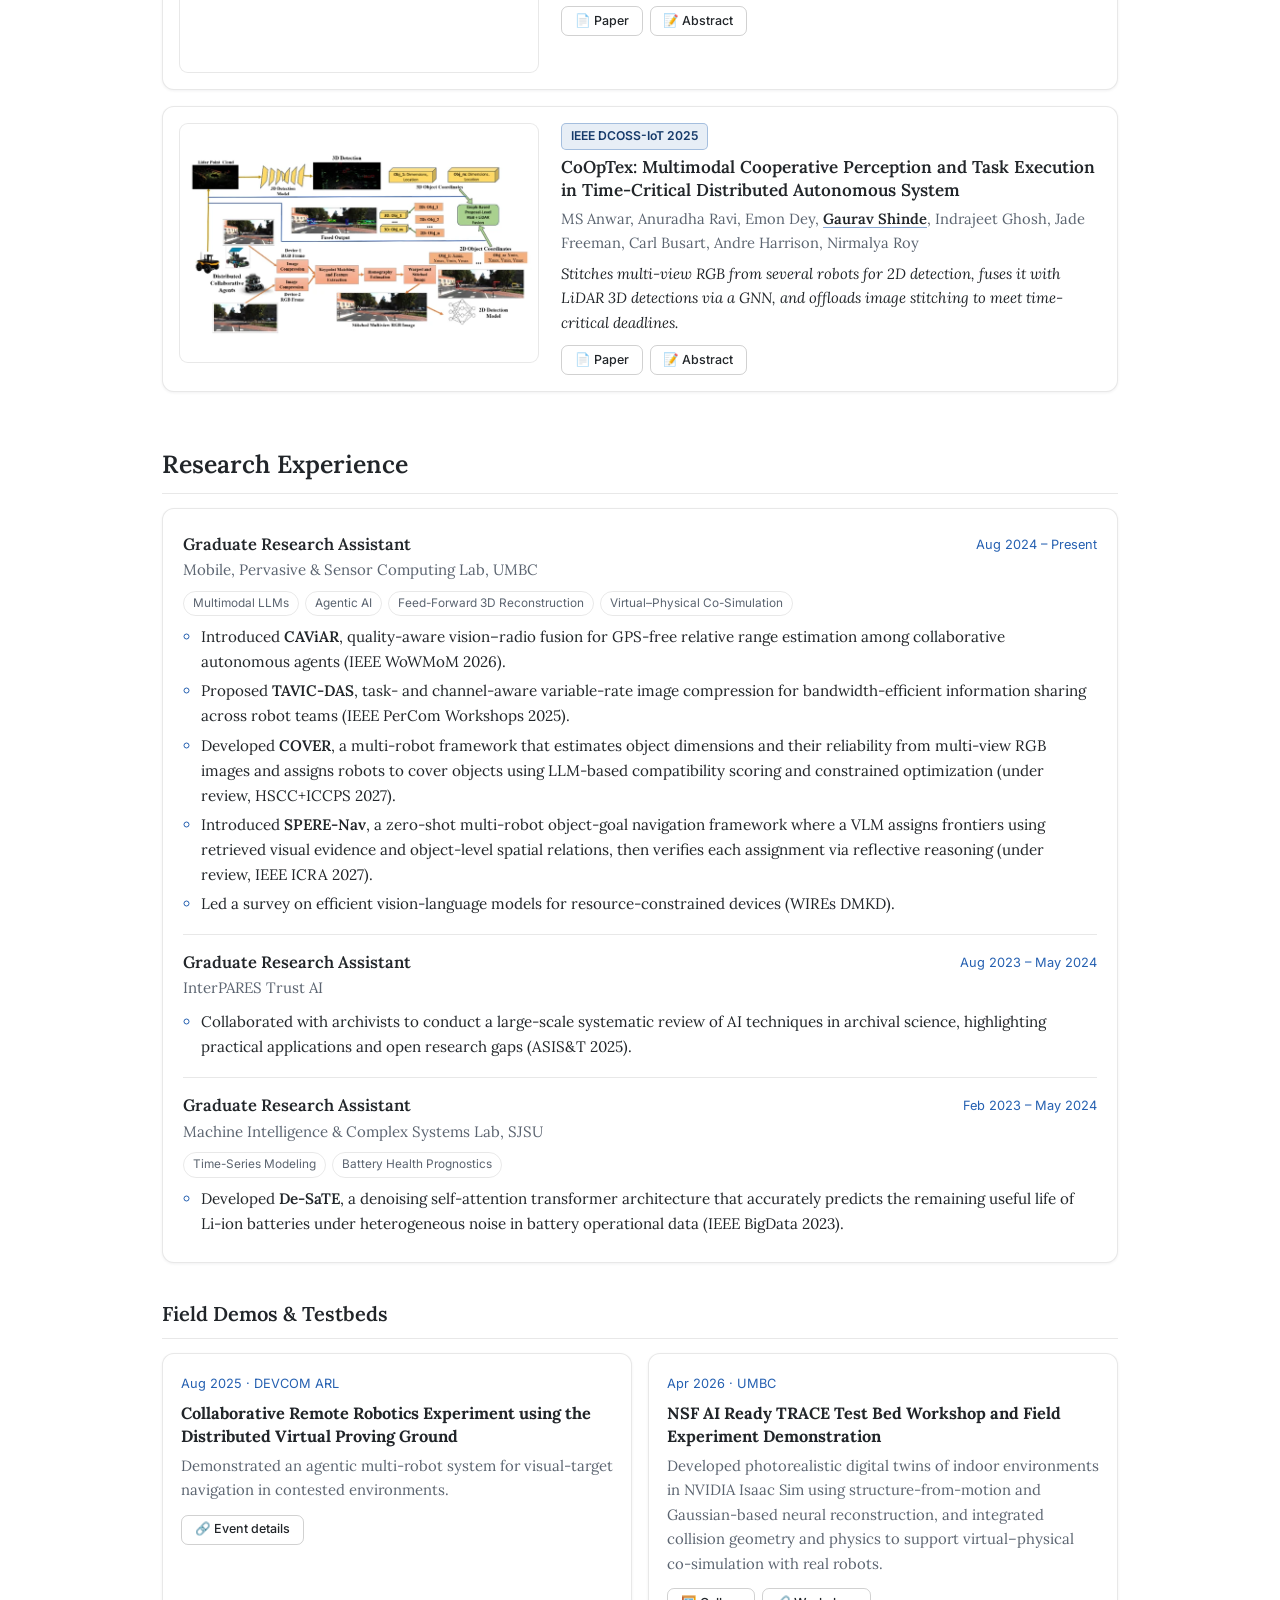
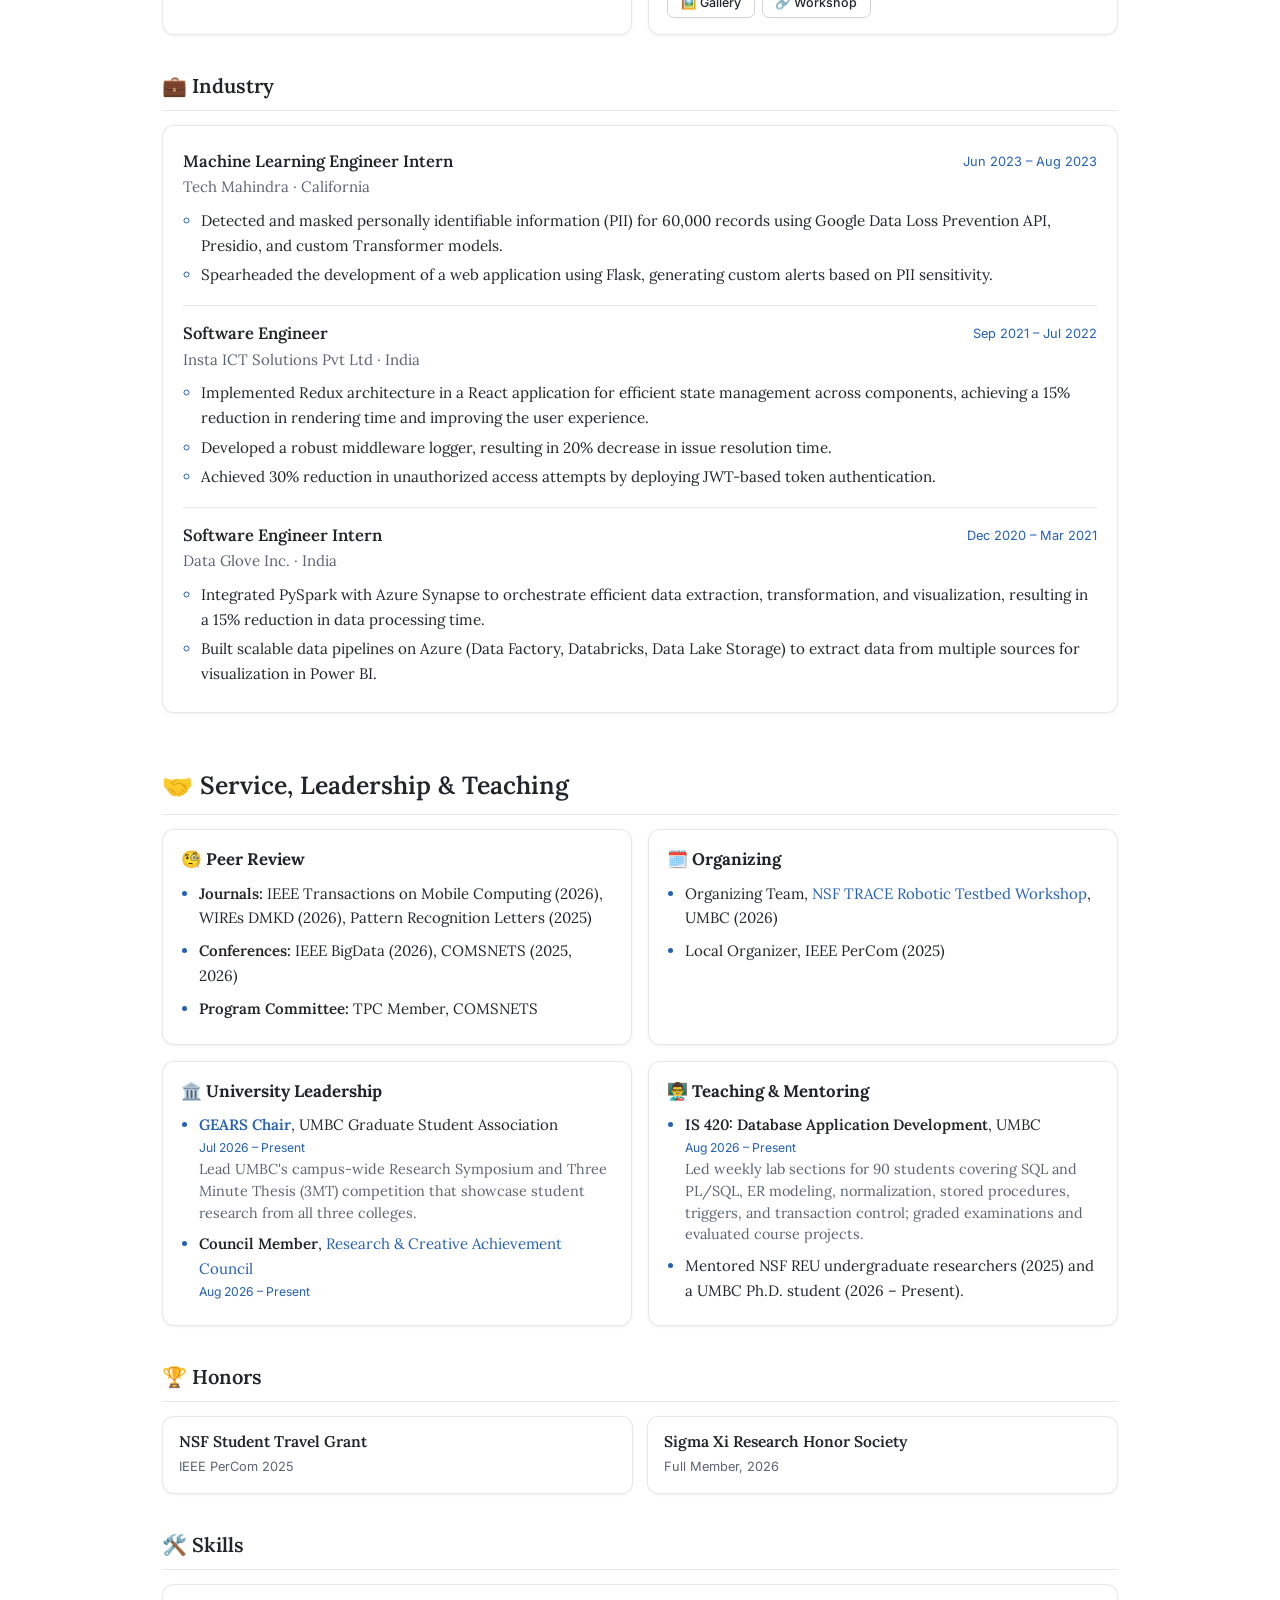
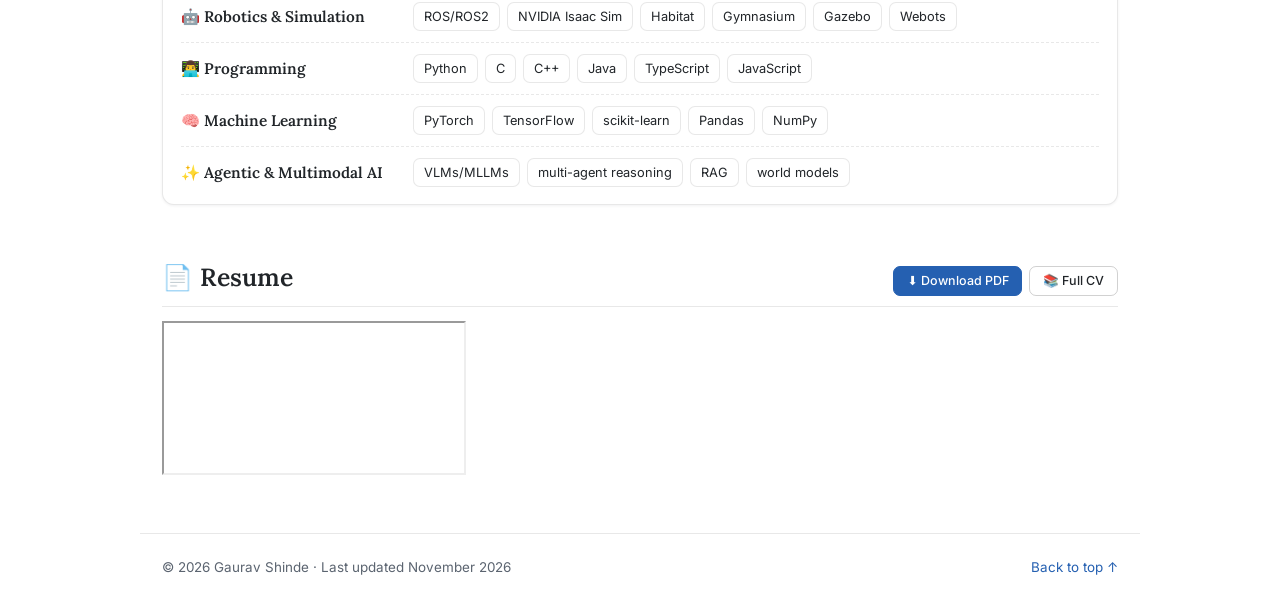
==== commit 5816b3c7: "Update index.html" ====
--- a/index.html
+++ b/index.html
@@ -376,9 +376,9 @@
     <h2 class="sec">📄 Resume</h2>
     <div class="links res-links"><a class="btn primary" href="assets/Gaurav_Shinde_Resume.pdf" target="_blank" rel="noopener">⬇️ Download PDF</a><a class="btn" href="https://drive.google.com/file/d/11RVtpQk9feq6HHTe9jHjxNAfZ7GGsp_w/view?usp=sharing" target="_blank" rel="noopener">📚 Full CV</a></div>
   </div>
-  <button class="resume-card thumb" data-full="assets/img/resume.png" data-caption="Gaurav Shinde — Resume" aria-label="Enlarge resume">
-    <img src="assets/img/resume.png" alt="Gaurav Shinde resume" width="1700" height="2200">
-  </button>
+  <div class="resume-pdf">
+    <iframe src="assets/Gaurav_Shinde_Resume.pdf#view=FitH" title="Gaurav Shinde resume"></iframe>
+  </div>
 </section>
 
 </main>
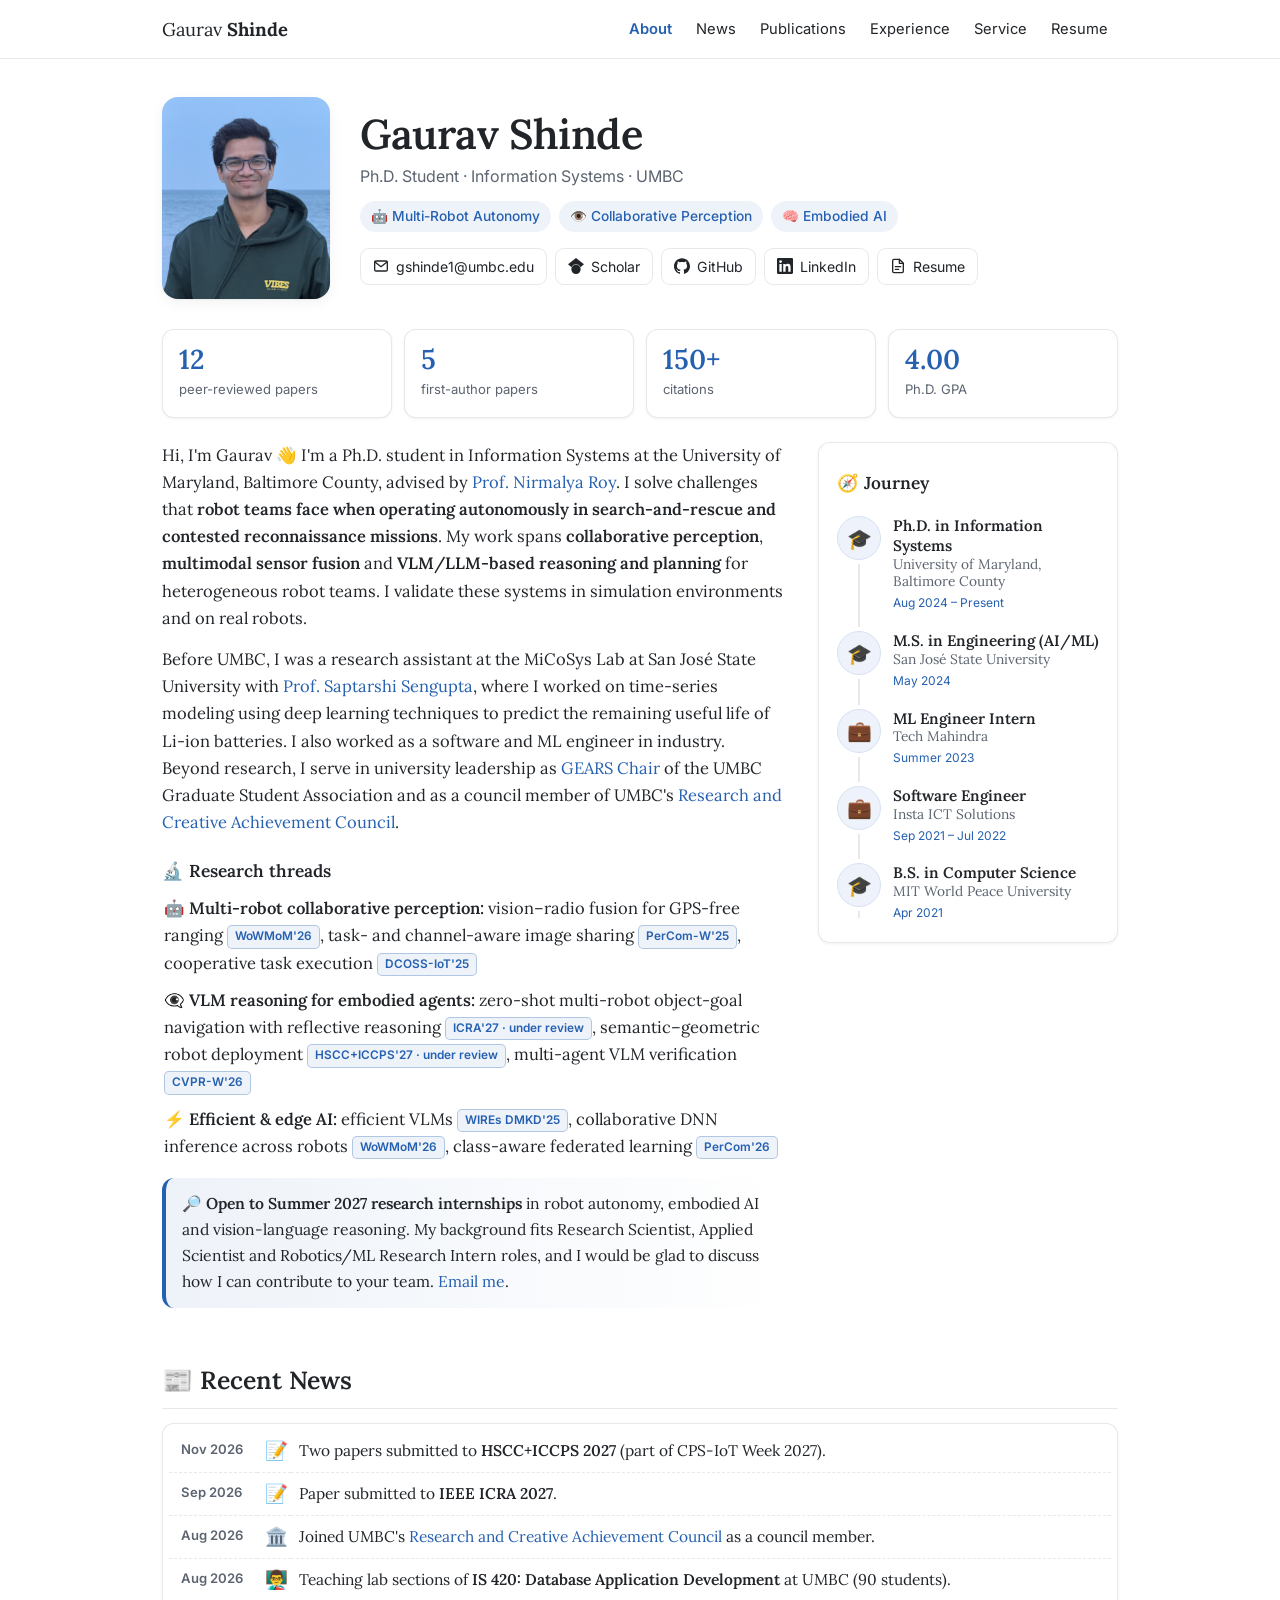
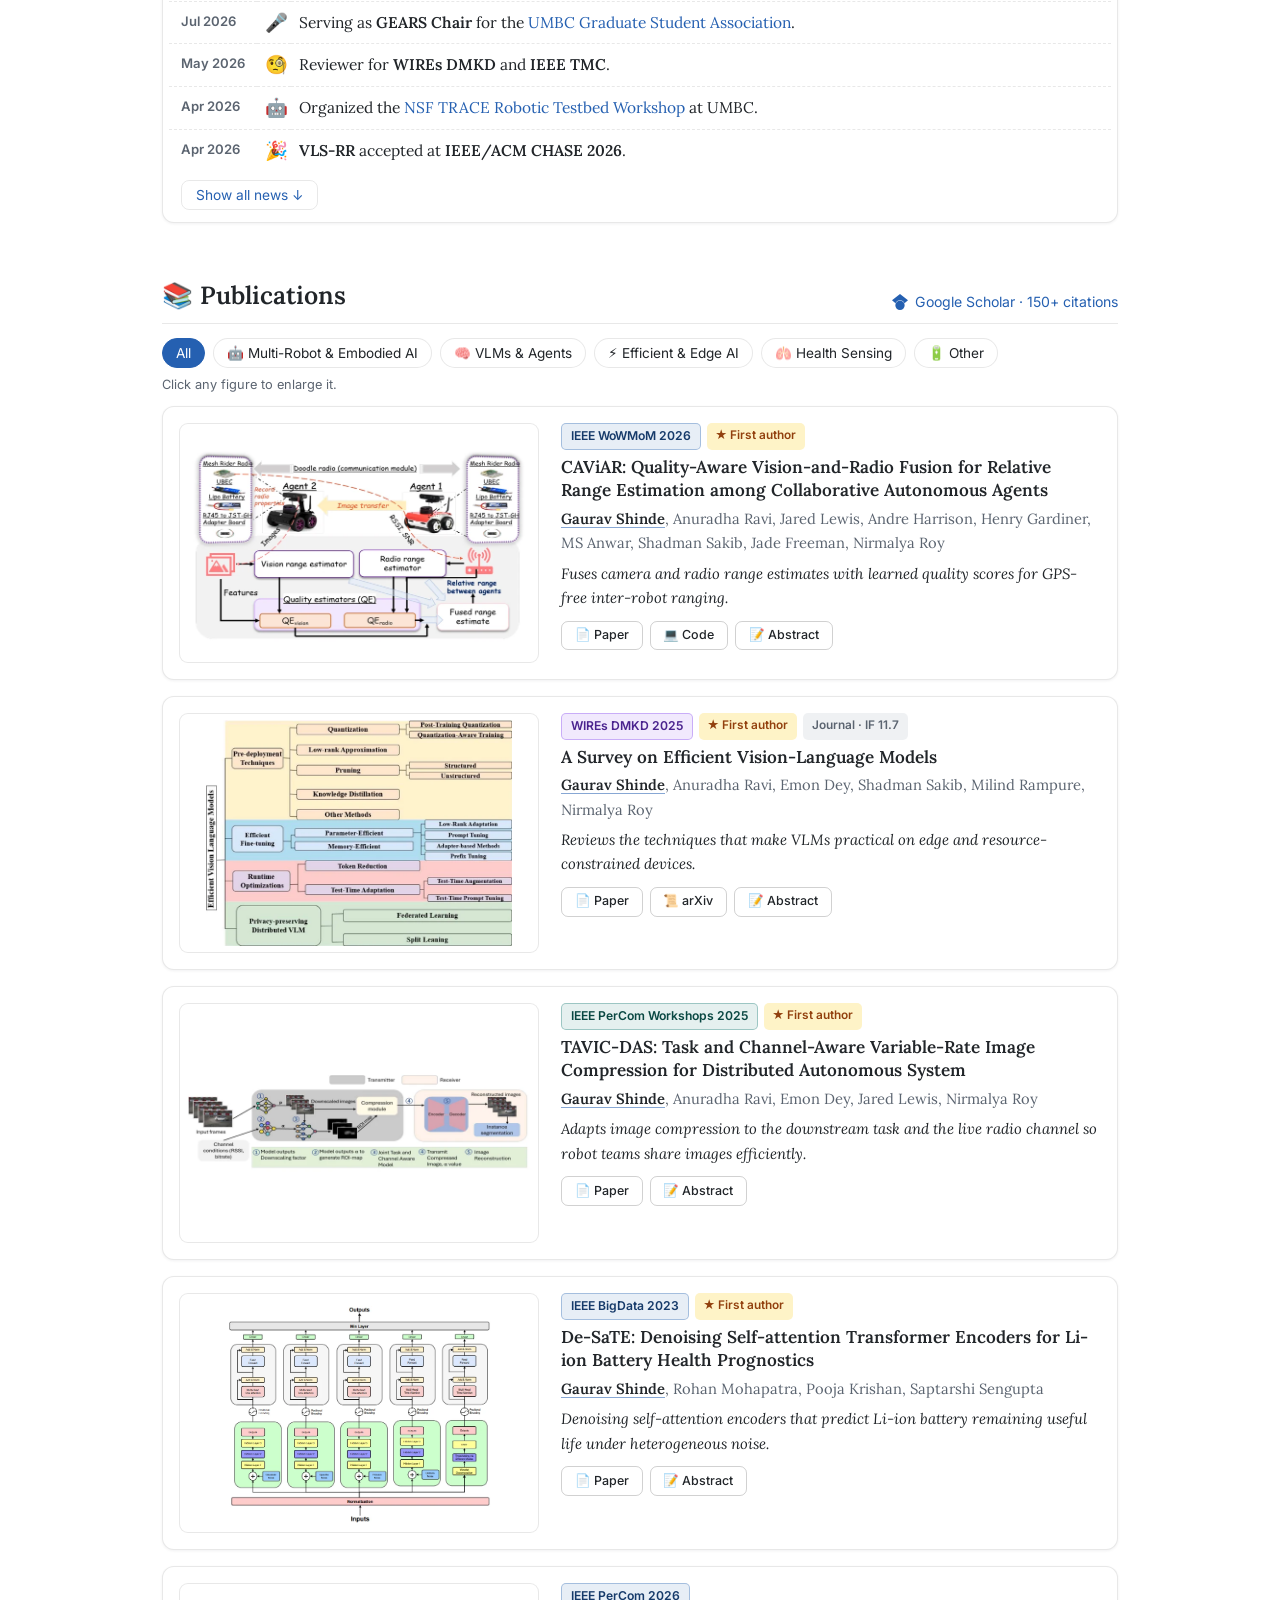
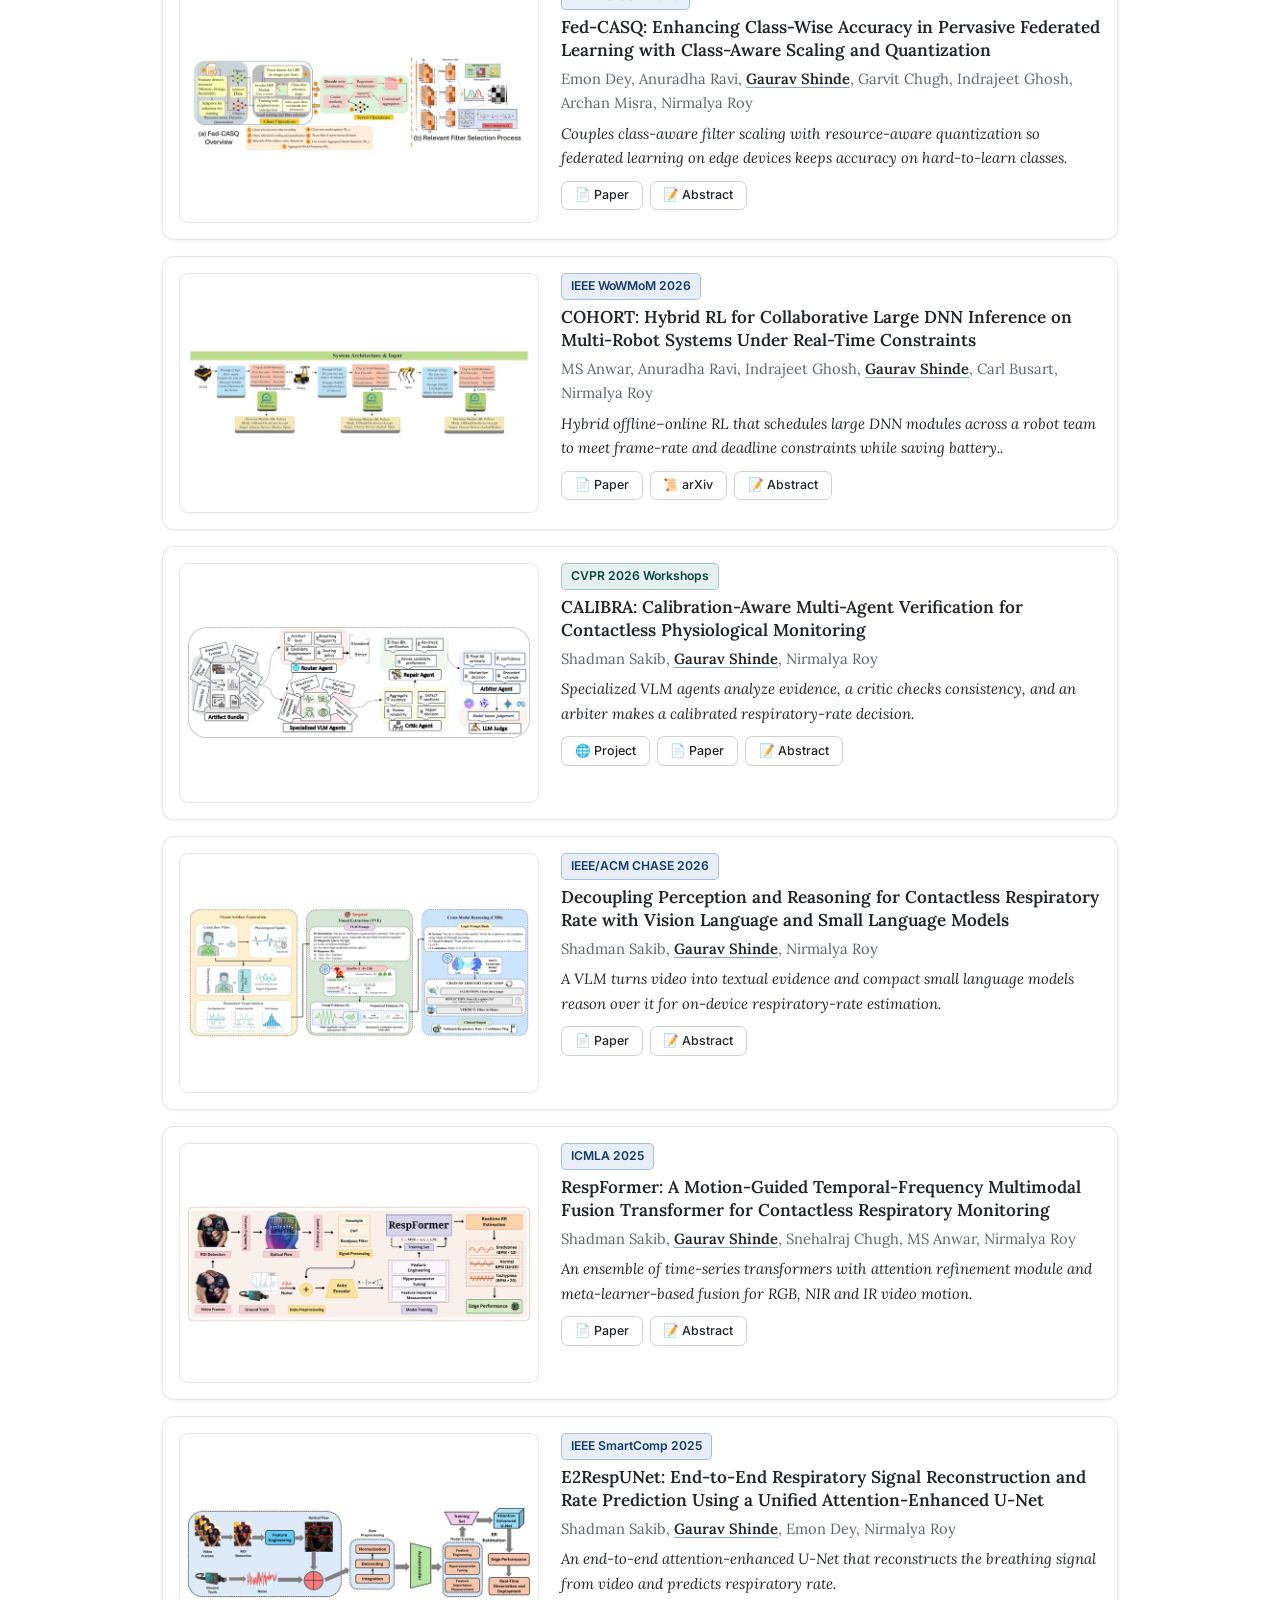
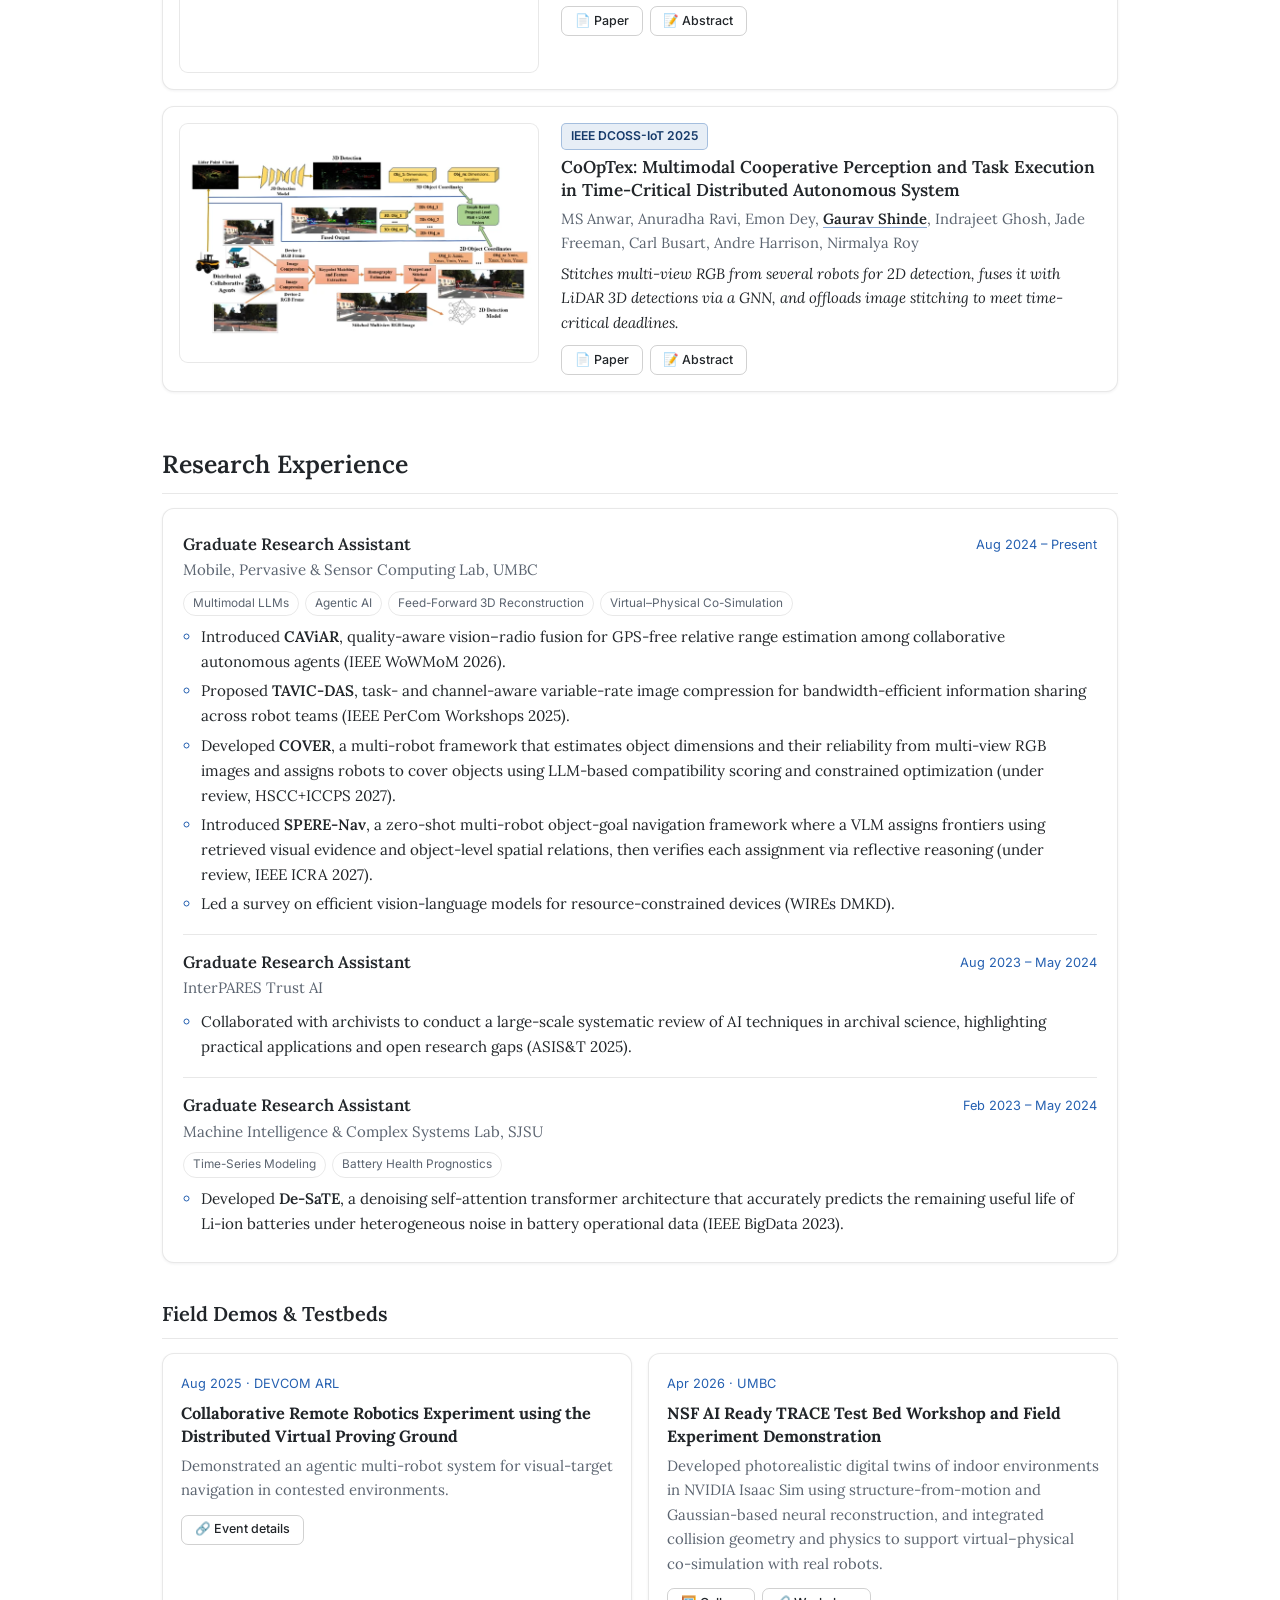
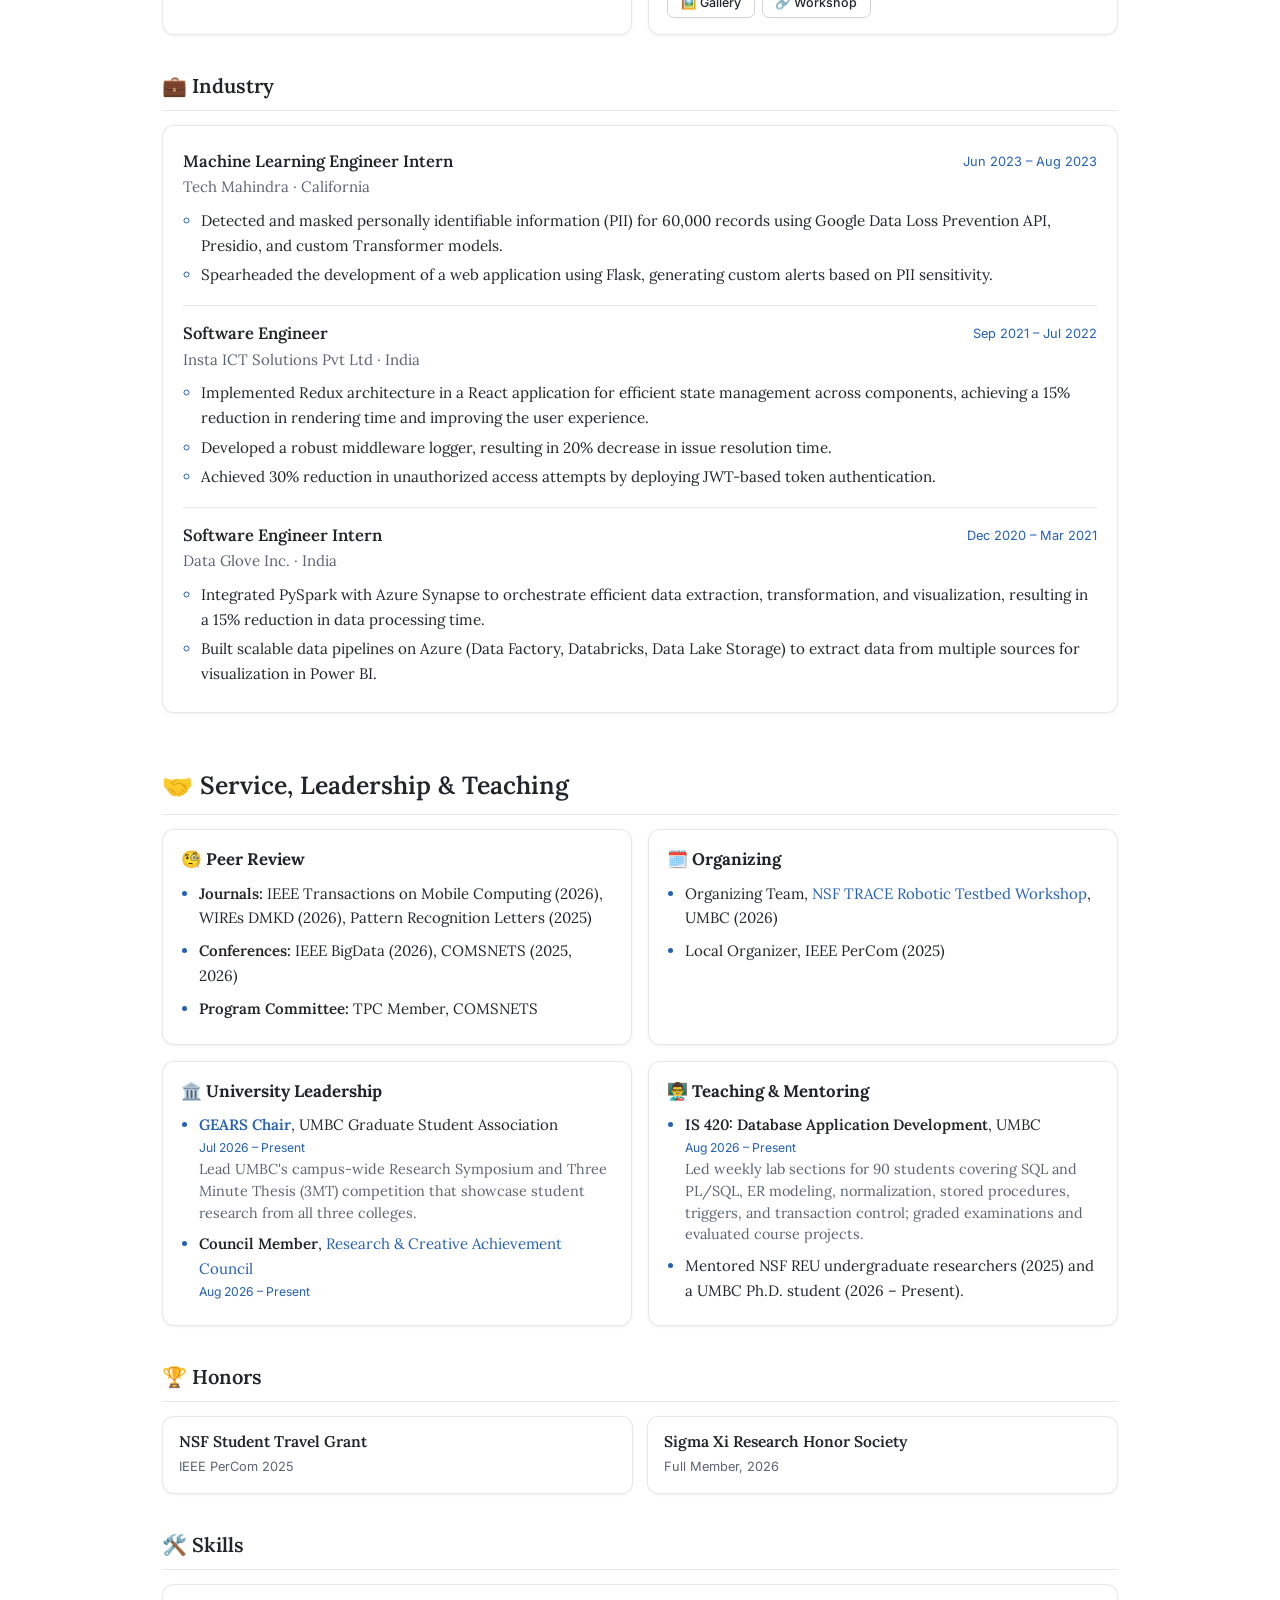
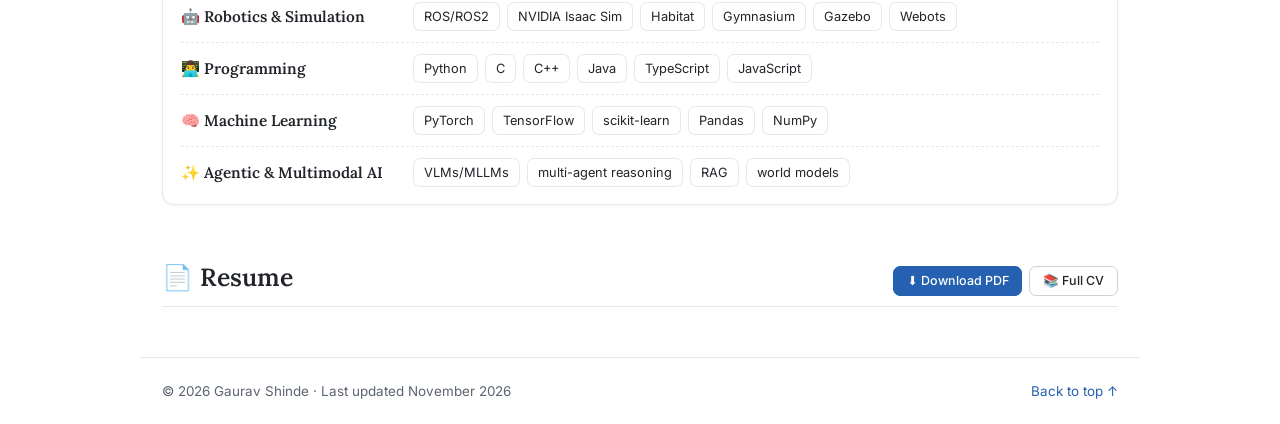
==== commit 895981ad: "Update index.html" ====
--- a/index.html
+++ b/index.html
@@ -376,9 +376,6 @@
     <h2 class="sec">📄 Resume</h2>
     <div class="links res-links"><a class="btn primary" href="assets/Gaurav_Shinde_Resume.pdf" target="_blank" rel="noopener">⬇️ Download PDF</a><a class="btn" href="https://drive.google.com/file/d/11RVtpQk9feq6HHTe9jHjxNAfZ7GGsp_w/view?usp=sharing" target="_blank" rel="noopener">📚 Full CV</a></div>
   </div>
-  <div class="resume-pdf">
-    <iframe src="assets/Gaurav_Shinde_Resume.pdf#view=FitH" title="Gaurav Shinde resume"></iframe>
-  </div>
 </section>
 
 </main>
--- a/assets/style.css
+++ b/assets/style.css
@@ -227,3 +227,6 @@
 .resume-card{max-width:820px;margin:6px auto 0;aspect-ratio:auto;padding:0;border-radius:10px;box-shadow:0 6px 24px rgba(16,24,40,.10)}
 .resume-card img{height:auto;border-radius:10px}
 .pub,.stats div,.journey,.card,.honors li{box-shadow:0 1px 3px rgba(16,24,40,.06)}
+.resume-pdf{max-width:900px;margin:6px auto 0;border:1px solid var(--line);border-radius:10px;overflow:hidden;box-shadow:0 6px 24px rgba(16,24,40,.10)}
+.resume-pdf iframe{width:100%;height:1150px;border:0;display:block}
+@media (max-width:720px){.resume-pdf iframe{height:640px}}
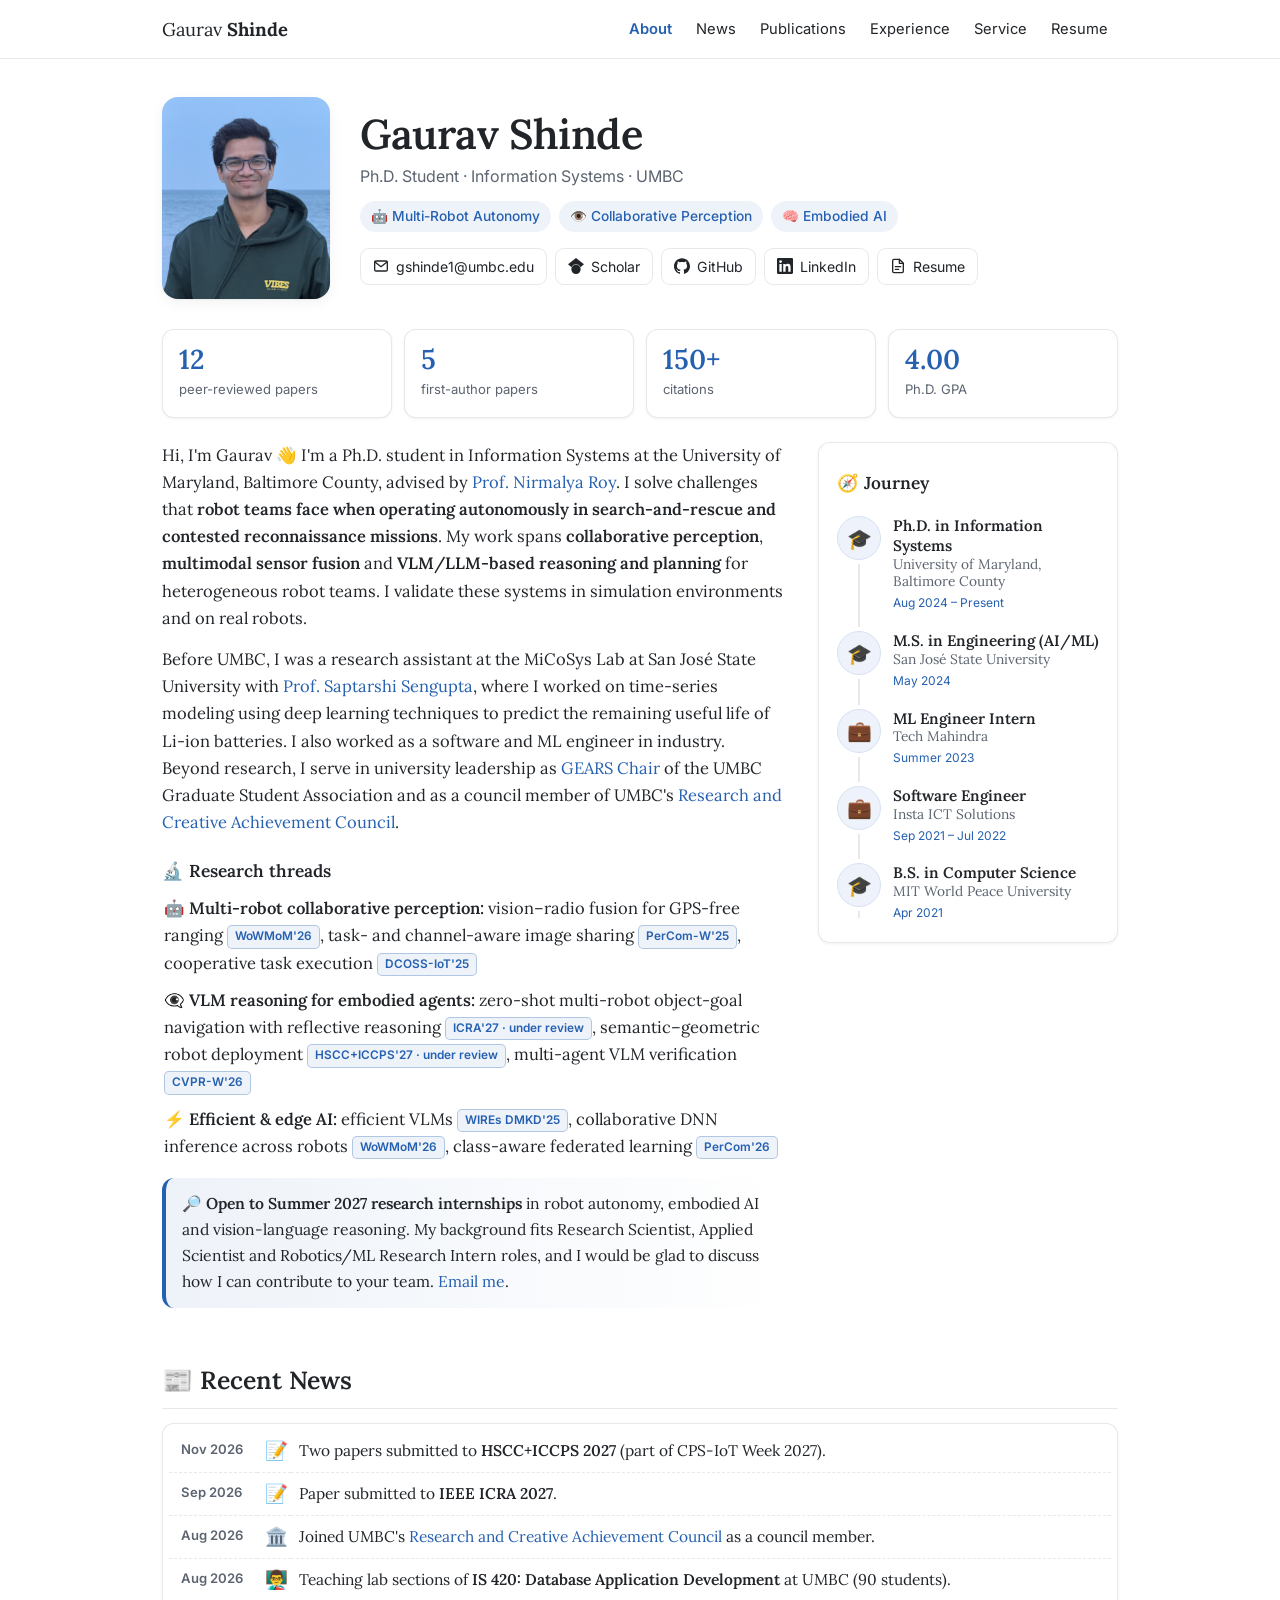
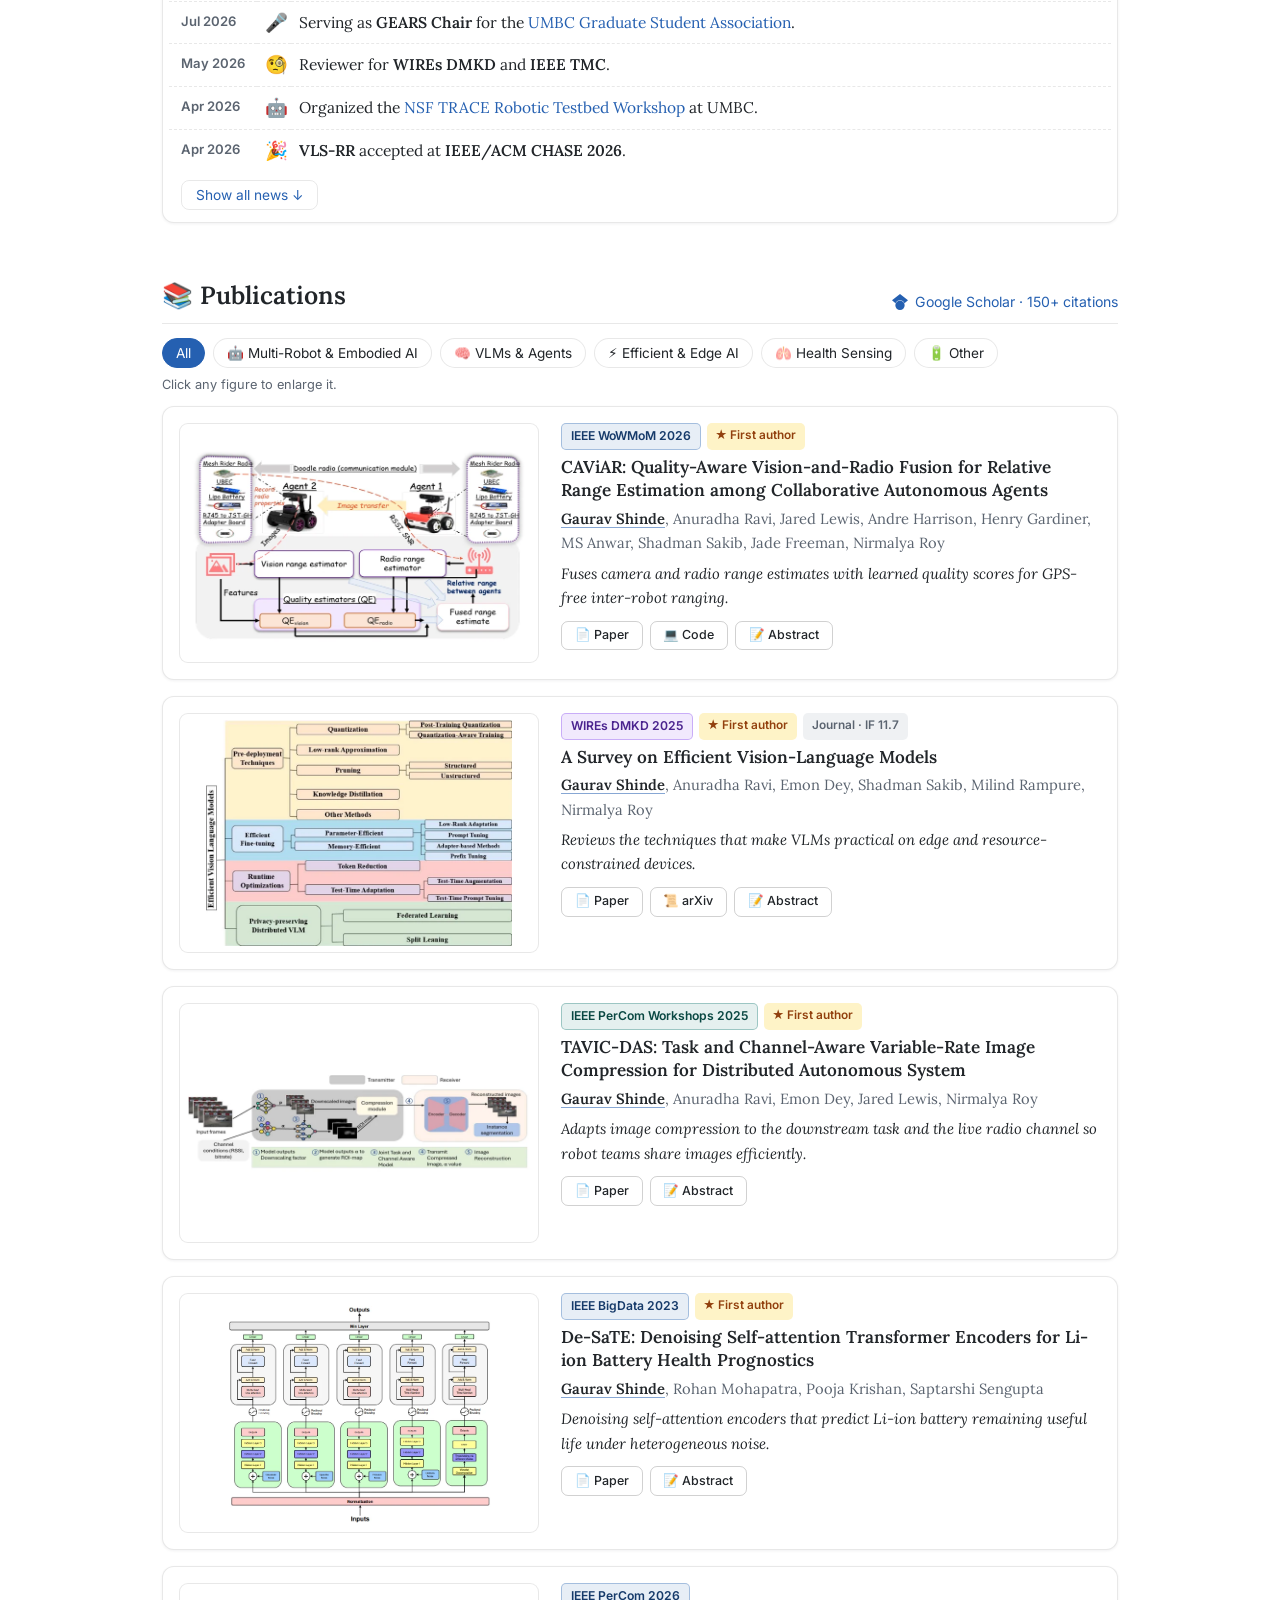
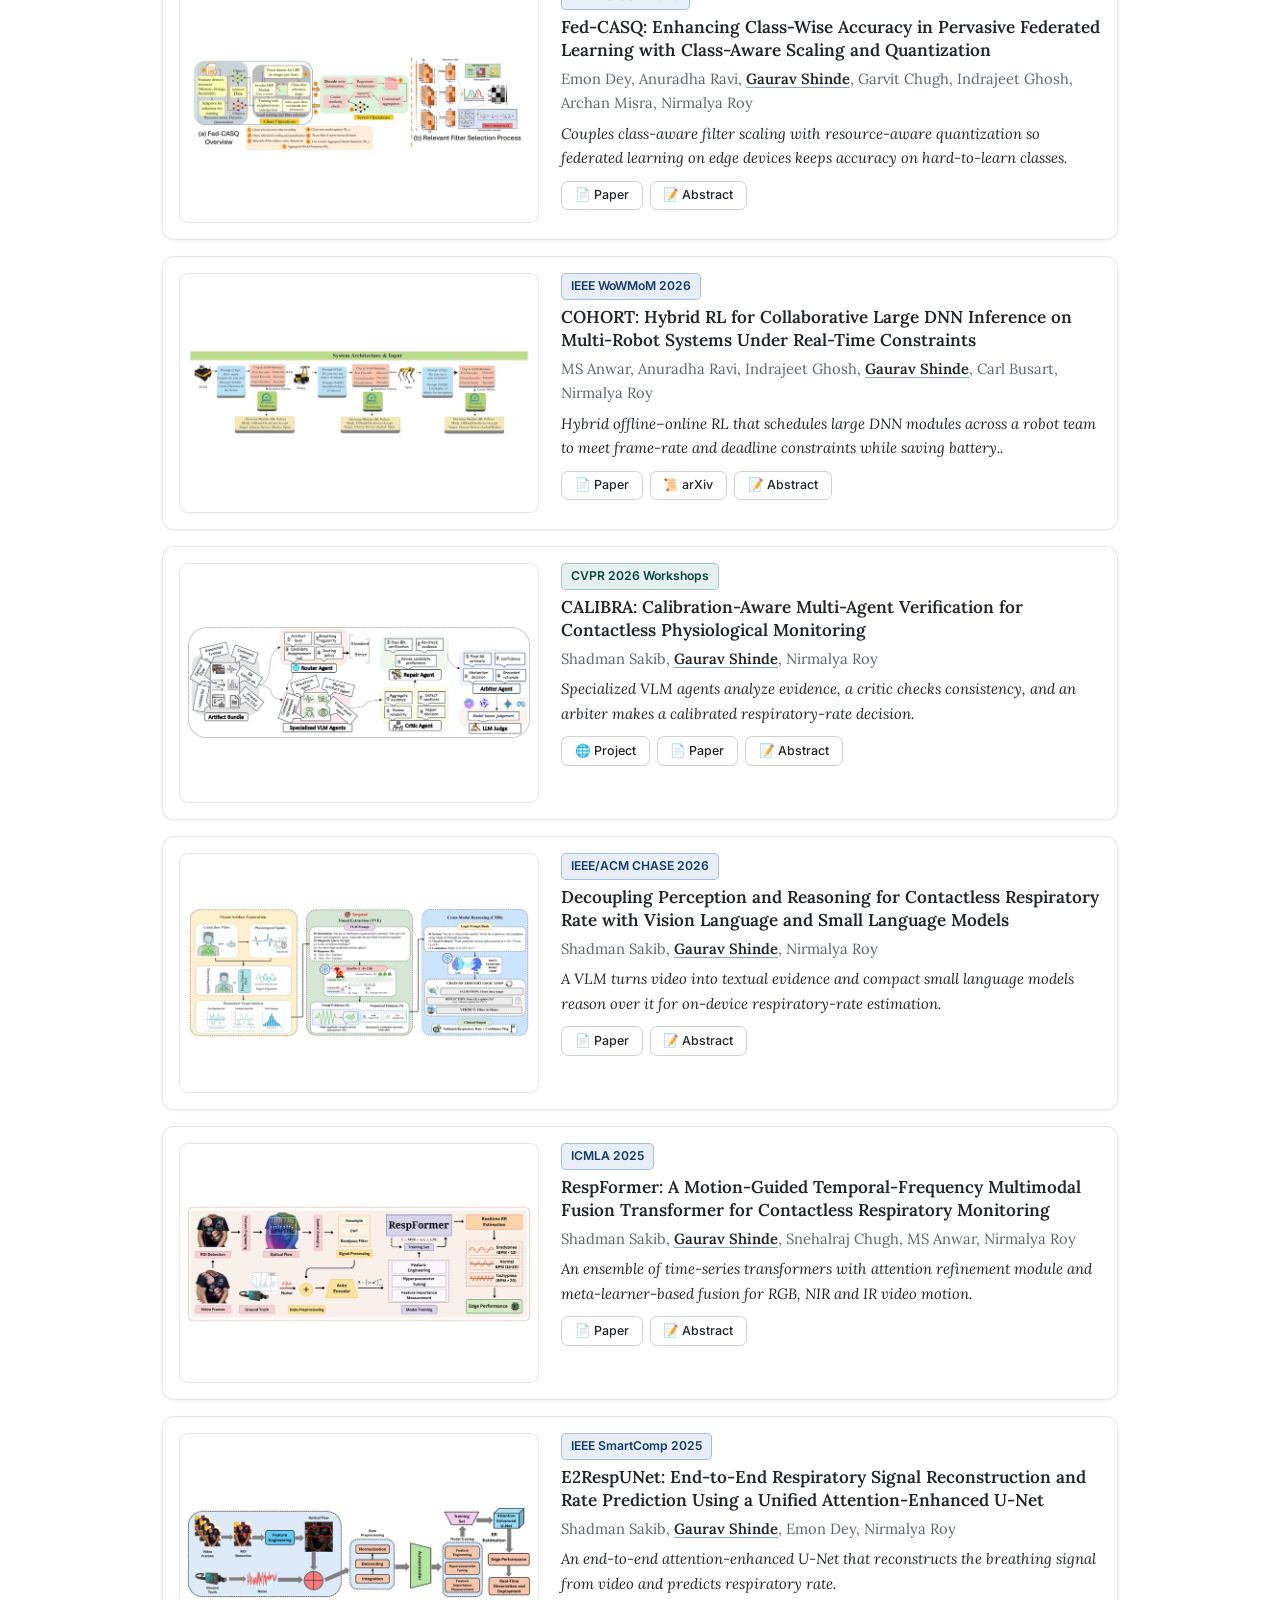
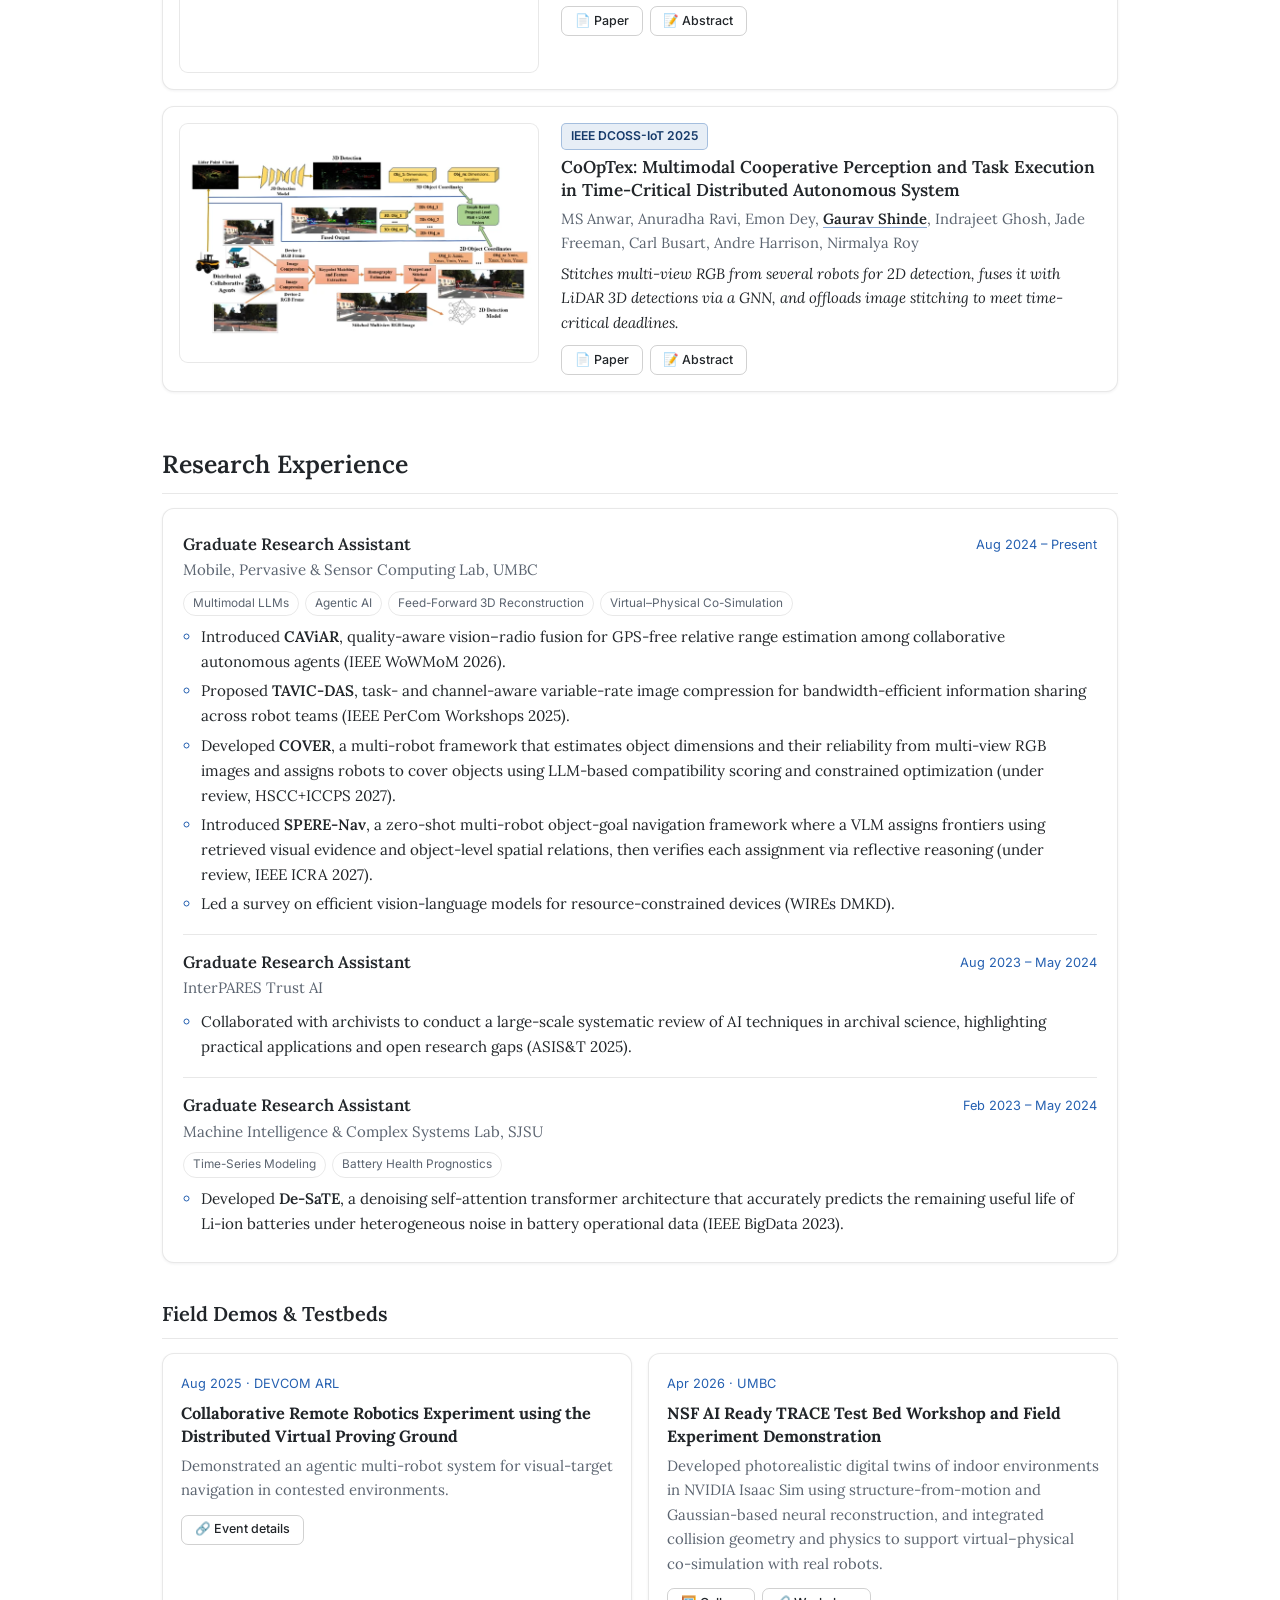
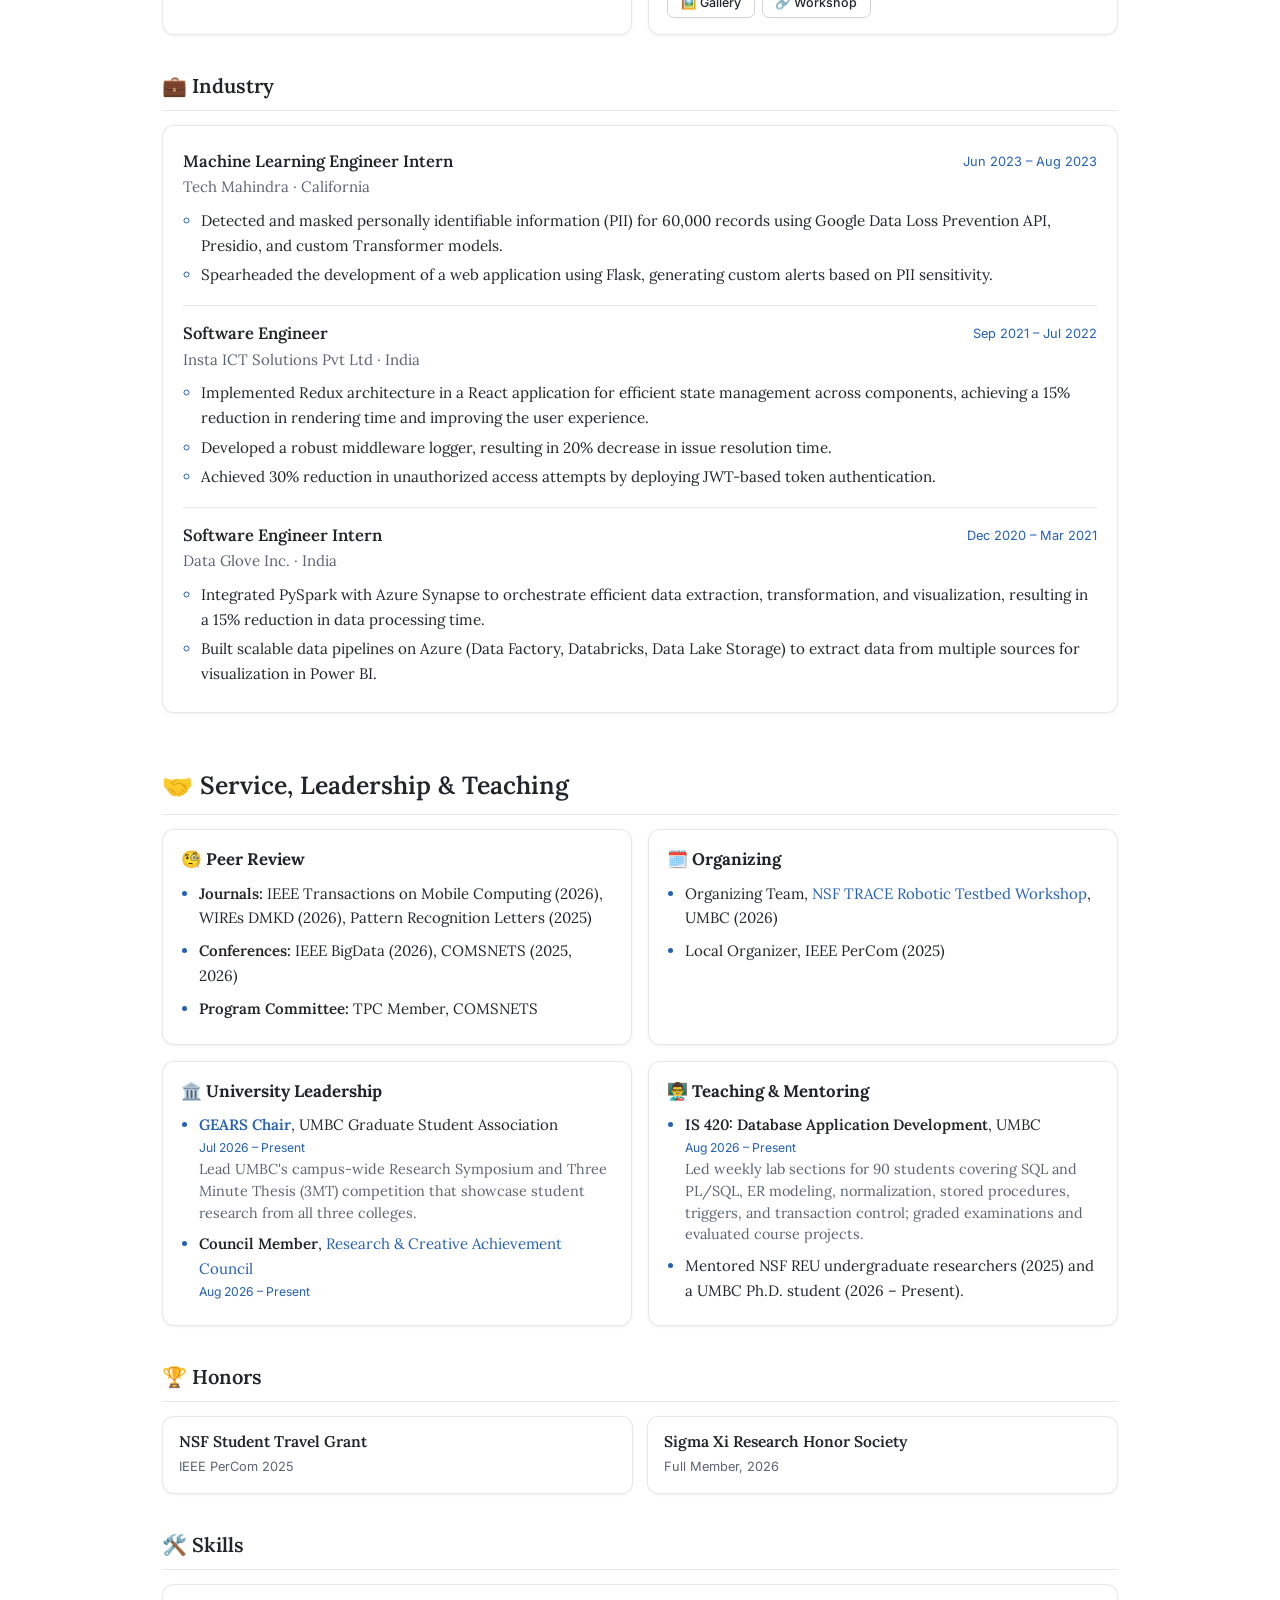
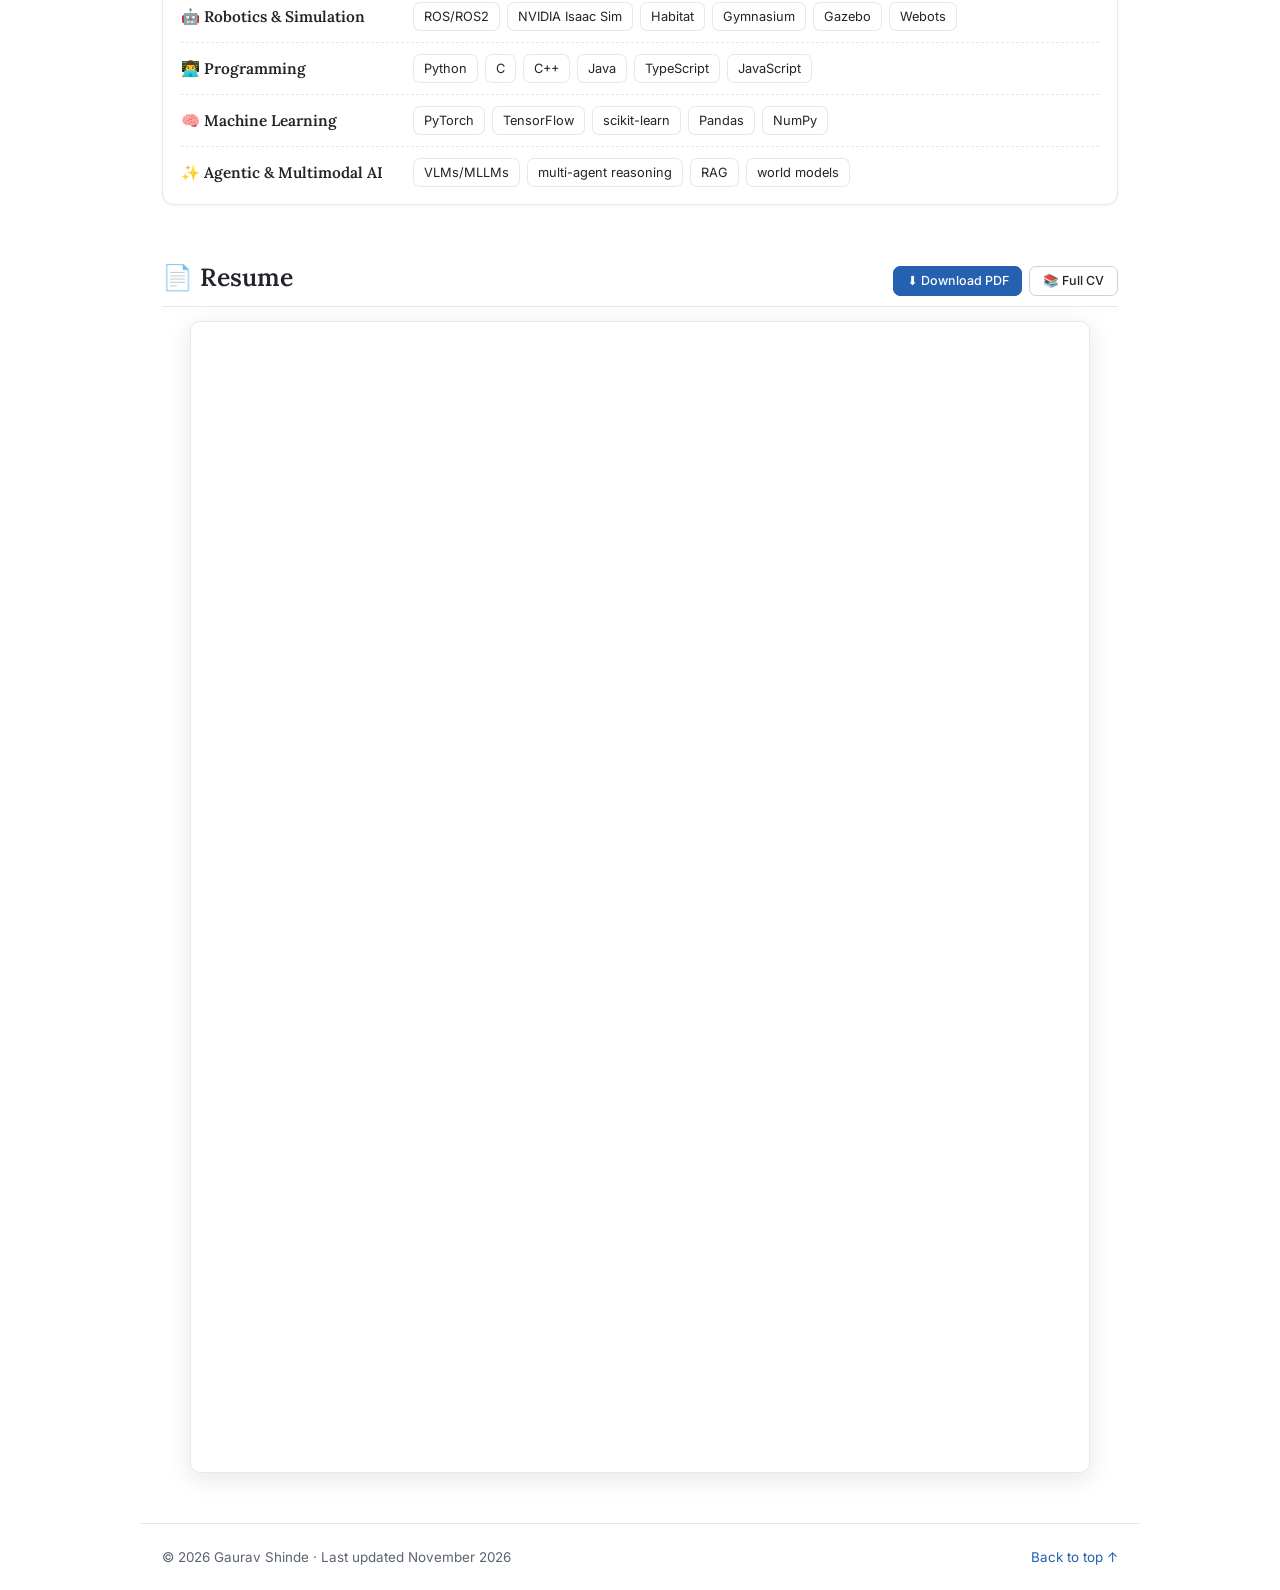
==== commit 5d4733c4: "Update index.html" ====
--- a/index.html
+++ b/index.html
@@ -376,6 +376,9 @@
     <h2 class="sec">📄 Resume</h2>
     <div class="links res-links"><a class="btn primary" href="assets/Gaurav_Shinde_Resume.pdf" target="_blank" rel="noopener">⬇️ Download PDF</a><a class="btn" href="https://drive.google.com/file/d/11RVtpQk9feq6HHTe9jHjxNAfZ7GGsp_w/view?usp=sharing" target="_blank" rel="noopener">📚 Full CV</a></div>
   </div>
+   <div class="resume-pdf">
+   <iframe src="assets/Gaurav_Shinde_Resume.pdf#view=FitH" title="Gaurav Shinde resume"></iframe>
+ </div>
 </section>
 
 </main>
